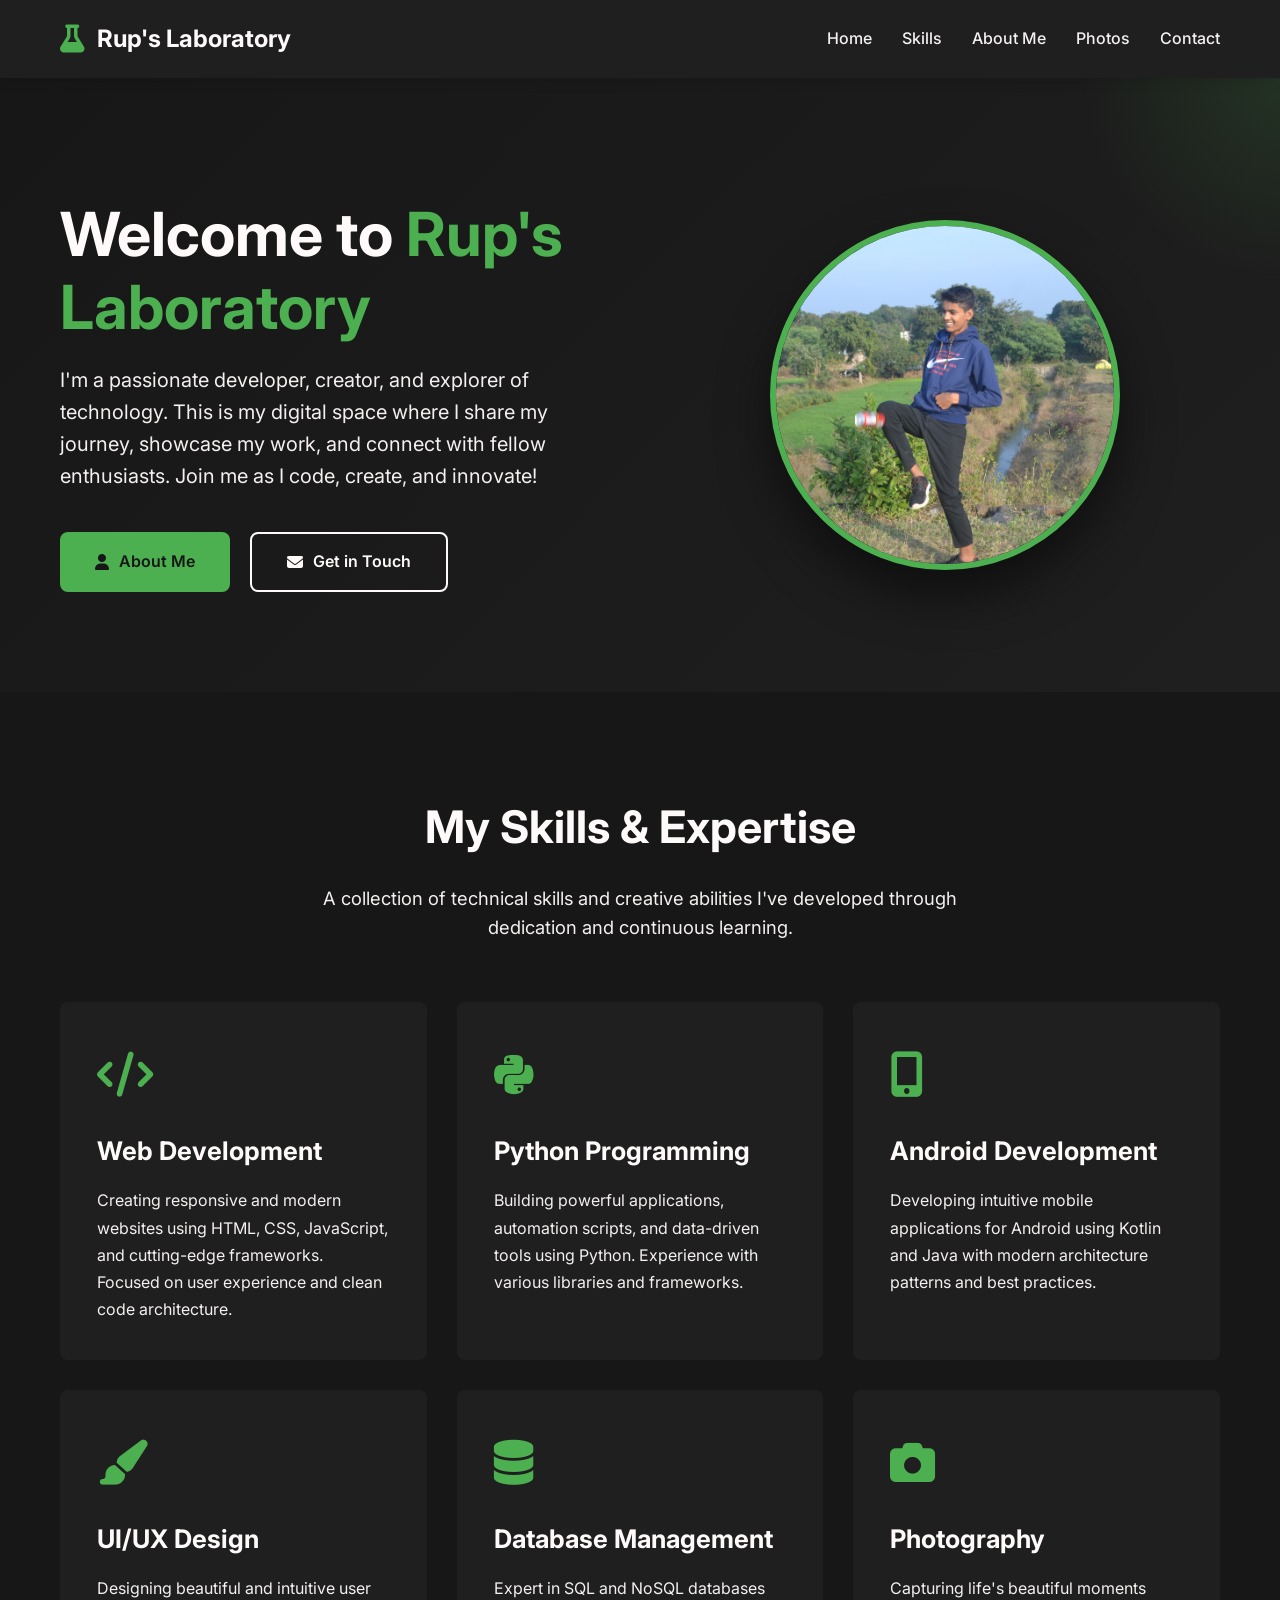
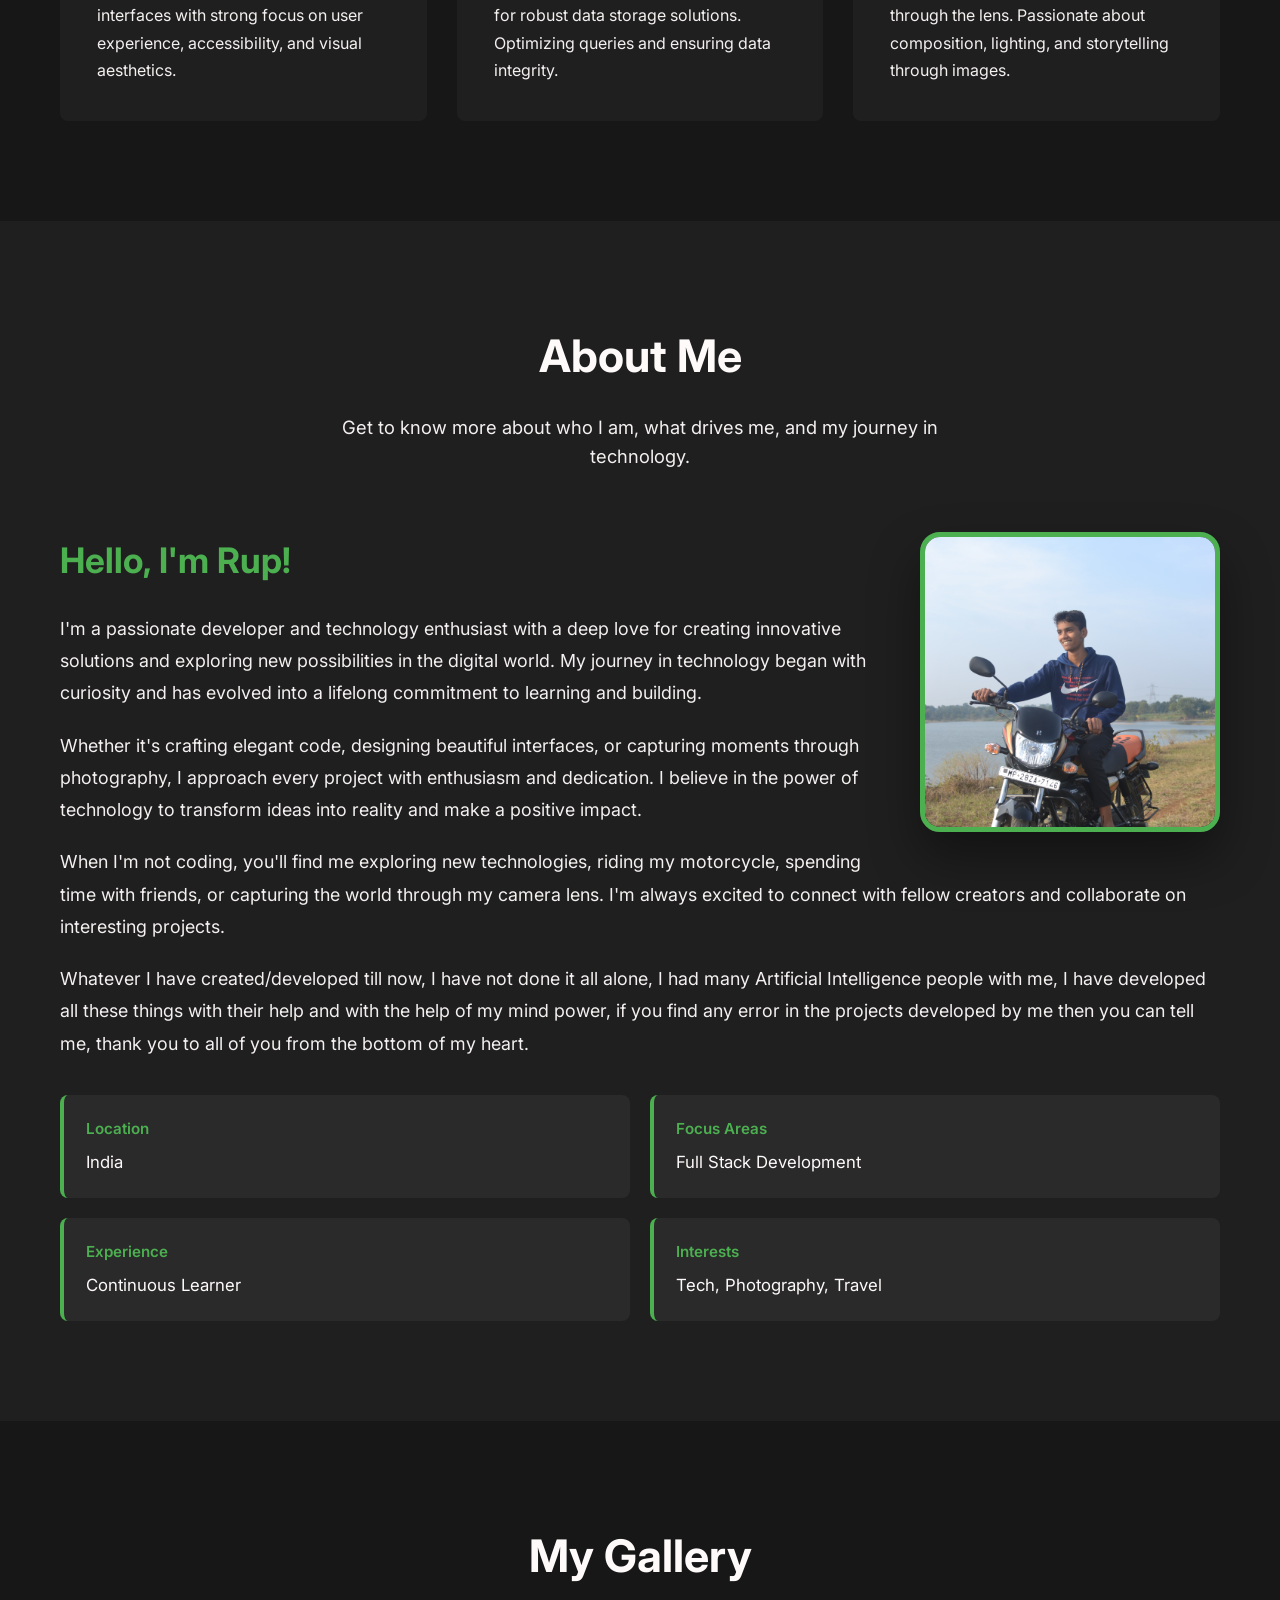
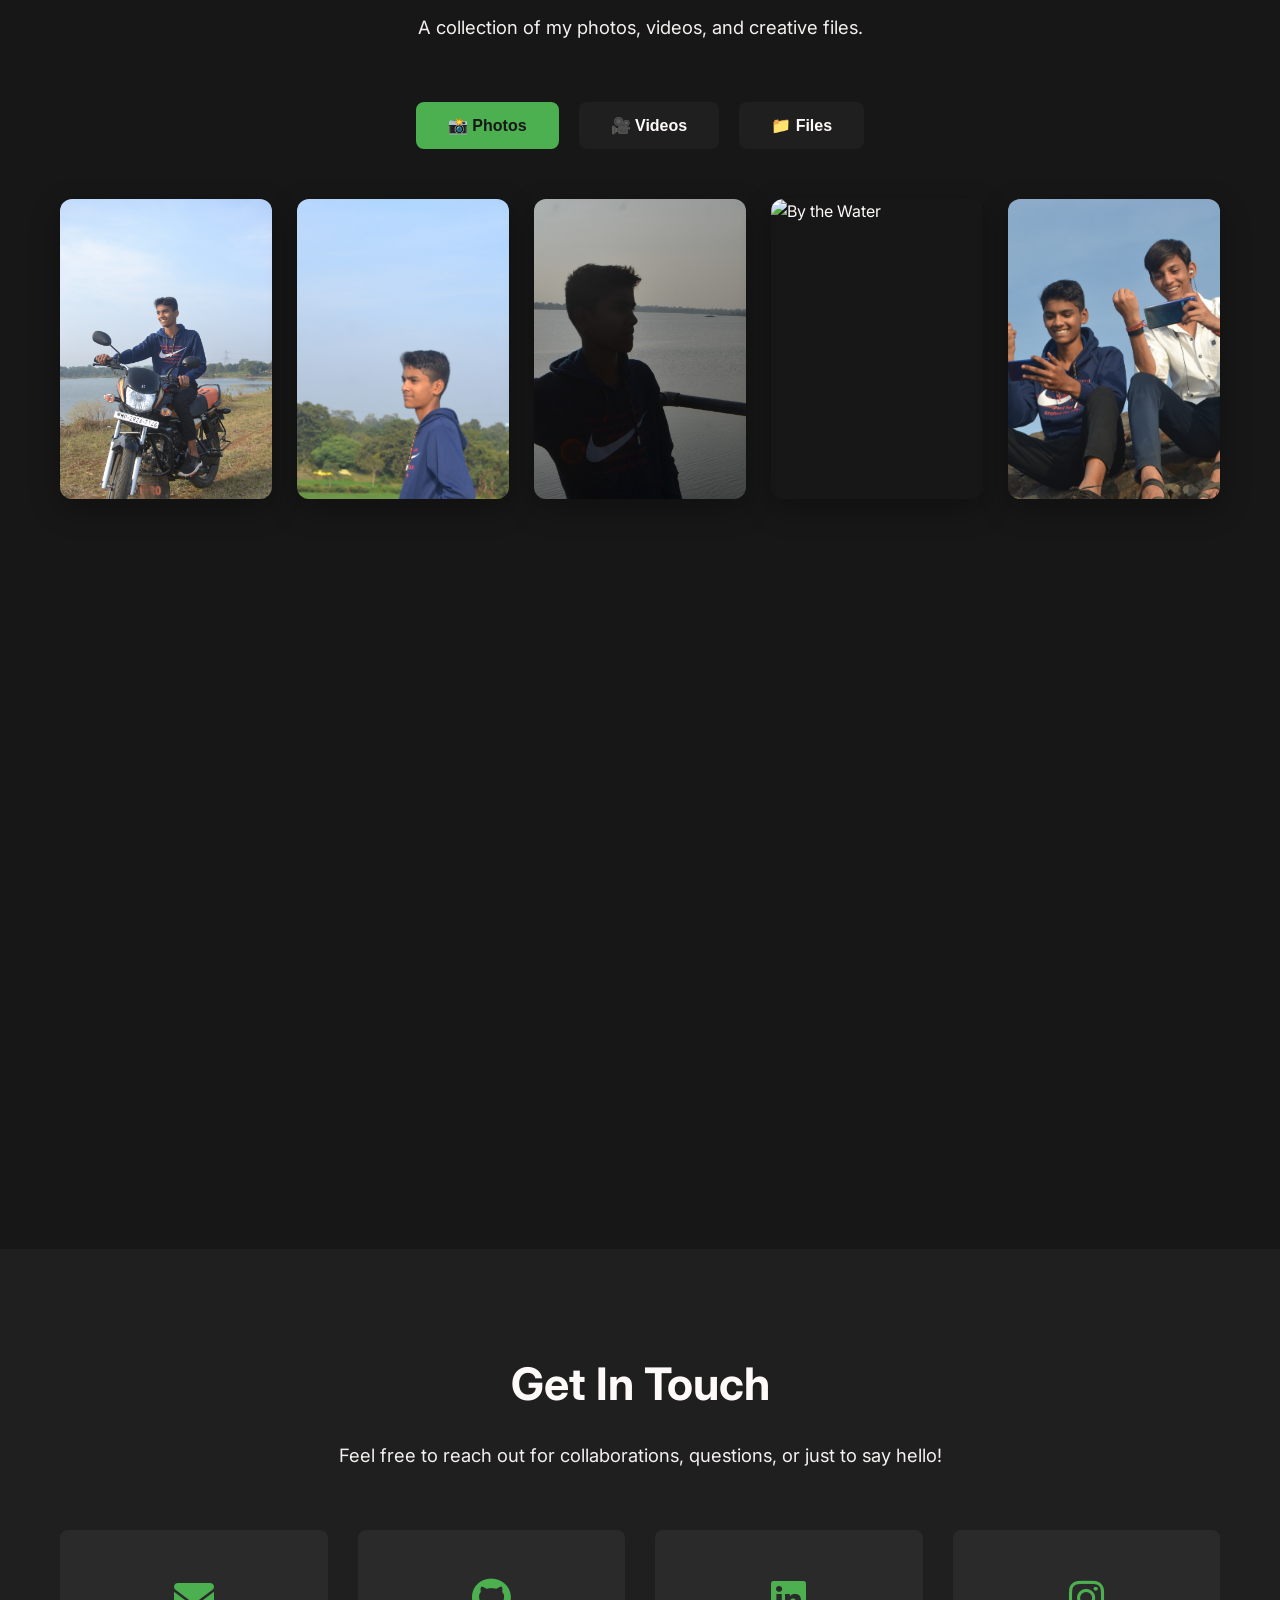
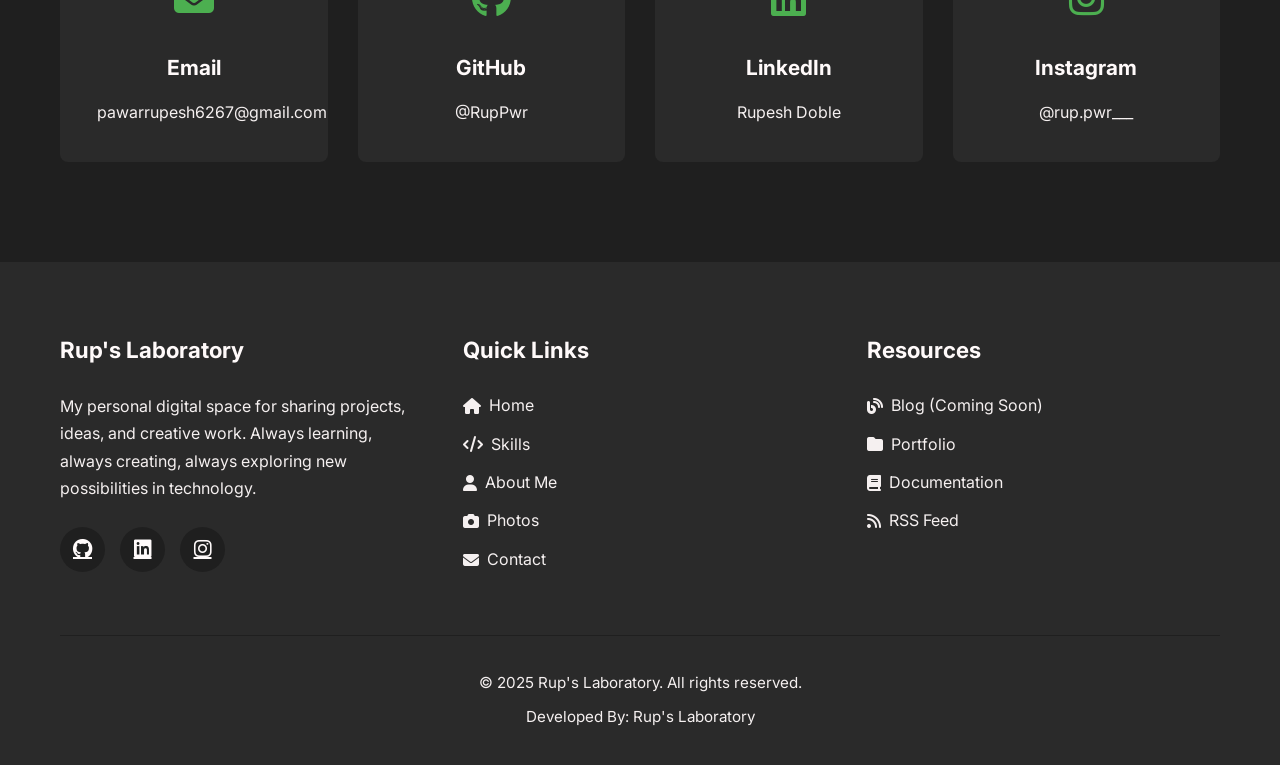
==== index.htm @ 8f31179f "Add files via upload" ====
<!DOCTYPE html>
<html lang="en">
<head>
    <meta charset="UTF-8">
    <meta name="viewport" content="width=device-width, initial-scale=1.0">
    <title>Rup's Laboratory - Developer & Creator</title>
    <link rel="stylesheet" href="https://cdnjs.cloudflare.com/ajax/libs/font-awesome/6.4.0/css/all.min.css">
    <link href="https://fonts.googleapis.com/css2?family=Inter:wght@300;400;500;600;700&family=JetBrains+Mono:wght@300;400;500&display=swap" rel="stylesheet">
    <style>
        :root {
            --primary-black: #171717;
            --secondary-black: #1f1f1f;
            --accent-black: #2a2a2a;
            --primary-white: #FFFAFA;
            --secondary-white: #f5f0f0;
            --accent-color: #4CAF50;
            --accent-hover: #3d8b40;
            --code-color: #e0e0e0;
            --border-radius: 8px;
            --transition: all 0.3s ease;
        }

        * {
            margin: 0;
            padding: 0;
            box-sizing: border-box;
        }

        body {
            font-family: 'Inter', sans-serif;
            background-color: var(--primary-black);
            color: var(--primary-white);
            line-height: 1.6;
            overflow-x: hidden;
        }

        .container {
            width: 100%;
            max-width: 1200px;
            margin: 0 auto;
            padding: 0 20px;
        }

        /* Header & Navigation */
        header {
            background-color: var(--secondary-black);
            padding: 20px 0;
            position: sticky;
            top: 0;
            z-index: 1000;
            box-shadow: 0 4px 12px rgba(0, 0, 0, 0.1);
            transition: var(--transition);
        }

        .header-container {
            display: flex;
            justify-content: space-between;
            align-items: center;
        }

        .logo {
            display: flex;
            align-items: center;
            gap: 12px;
            font-weight: 700;
            font-size: 24px;
            color: var(--primary-white);
            text-decoration: none;
        }

        .logo-icon {
            color: var(--accent-color);
            font-size: 28px;
        }

        .nav-links {
            display: flex;
            gap: 30px;
        }

        .nav-links a {
            color: var(--secondary-white);
            text-decoration: none;
            font-weight: 500;
            transition: var(--transition);
            position: relative;
        }

        .nav-links a:hover {
            color: var(--primary-white);
        }

        .nav-links a::after {
            content: '';
            position: absolute;
            width: 0;
            height: 2px;
            background: var(--accent-color);
            bottom: -5px;
            left: 0;
            transition: var(--transition);
        }

        .nav-links a:hover::after {
            width: 100%;
        }

        .mobile-menu-btn {
            display: none;
            background: none;
            border: none;
            color: var(--primary-white);
            font-size: 24px;
            cursor: pointer;
        }

        /* Hero Section */
        .hero {
            padding: 120px 0 100px;
            background: linear-gradient(135deg, var(--primary-black) 0%, var(--secondary-black) 100%);
            position: relative;
            overflow: hidden;
        }

        .hero::before {
            content: '';
            position: absolute;
            width: 400px;
            height: 400px;
            background: radial-gradient(circle, rgba(76, 175, 80, 0.15) 0%, rgba(76, 175, 80, 0) 70%);
            top: -200px;
            right: -200px;
            border-radius: 50%;
            animation: pulse 4s ease-in-out infinite;
        }

        @keyframes pulse {
            0%, 100% { transform: scale(1); opacity: 0.5; }
            50% { transform: scale(1.1); opacity: 0.8; }
        }

        .hero-content {
            display: flex;
            align-items: center;
            justify-content: space-between;
            gap: 60px;
        }

        .hero-text {
            flex: 1;
            z-index: 1;
        }

        .hero-image {
            flex: 1;
            display: flex;
            justify-content: center;
            z-index: 1;
        }

        .hero h1 {
            font-size: 3.8rem;
            font-weight: 700;
            margin-bottom: 20px;
            line-height: 1.2;
            animation: fadeInUp 0.8s ease-out;
        }

        .hero p {
            font-size: 1.25rem;
            color: var(--secondary-white);
            margin-bottom: 30px;
            max-width: 600px;
            animation: fadeInUp 0.8s ease-out 0.2s backwards;
        }

        @keyframes fadeInUp {
            from {
                opacity: 0;
                transform: translateY(30px);
            }
            to {
                opacity: 1;
                transform: translateY(0);
            }
        }

        .highlight {
            color: var(--accent-color);
            position: relative;
        }

        .cta-buttons {
            display: flex;
            gap: 20px;
            margin-top: 40px;
            animation: fadeInUp 0.8s ease-out 0.4s backwards;
        }

        .btn {
            padding: 15px 35px;
            border-radius: var(--border-radius);
            font-weight: 600;
            text-decoration: none;
            display: inline-flex;
            align-items: center;
            gap: 10px;
            transition: var(--transition);
            cursor: pointer;
            border: none;
            font-size: 1rem;
        }

        .btn-primary {
            background-color: var(--accent-color);
            color: var(--primary-black);
        }

        .btn-primary:hover {
            background-color: var(--accent-hover);
            transform: translateY(-3px);
            box-shadow: 0 10px 25px rgba(76, 175, 80, 0.3);
        }

        .btn-secondary {
            background-color: transparent;
            color: var(--primary-white);
            border: 2px solid var(--primary-white);
        }

        .btn-secondary:hover {
            background-color: var(--primary-white);
            color: var(--primary-black);
            transform: translateY(-3px);
        }

        .profile-hero-img {
            width: 350px;
            height: 350px;
            border-radius: 50%;
            object-fit: cover;
            border: 6px solid var(--accent-color);
            box-shadow: 0 25px 50px rgba(0, 0, 0, 0.5);
            transition: var(--transition);
            animation: fadeIn 1s ease-out 0.6s backwards;
        }

        @keyframes fadeIn {
            from { opacity: 0; }
            to { opacity: 1; }
        }

        .profile-hero-img:hover {
            transform: scale(1.05) rotate(2deg);
            box-shadow: 0 30px 60px rgba(76, 175, 80, 0.3);
        }

        /* Features Section */
        .section {
            padding: 100px 0;
        }

        .section-title {
            font-size: 2.8rem;
            text-align: center;
            margin-bottom: 20px;
            color: var(--primary-white);
        }

        .section-subtitle {
            text-align: center;
            color: var(--secondary-white);
            max-width: 700px;
            margin: 0 auto 60px;
            font-size: 1.15rem;
        }

        .features-grid {
            display: grid;
            grid-template-columns: repeat(auto-fill, minmax(320px, 1fr));
            gap: 30px;
        }

        .feature-card {
            background-color: var(--secondary-black);
            border-radius: var(--border-radius);
            padding: 35px;
            transition: var(--transition);
            border: 2px solid transparent;
        }

        .feature-card:hover {
            transform: translateY(-10px);
            border-color: var(--accent-color);
            box-shadow: 0 20px 40px rgba(0, 0, 0, 0.3);
            background-color: var(--accent-black);
        }

        .feature-icon {
            font-size: 45px;
            color: var(--accent-color);
            margin-bottom: 20px;
        }

        .feature-title {
            font-size: 1.6rem;
            margin-bottom: 15px;
            color: var(--primary-white);
        }

        .feature-description {
            color: var(--secondary-white);
            line-height: 1.7;
        }

        /* About Me Section */
        .about-section {
            background-color: var(--secondary-black);
        }

        .about-content {
            margin-top: 50px;
            display: block;
        }

        .about-text {
            display: block;
        }

        .about-image {
            float: right;
            margin-left: 30px;
            margin-bottom: 30px;
            display: flex;
            justify-content: center;
        }

        .profile-image {
            width: 300px;
            height: 300px;
            border-radius: 20px;
            object-fit: cover;
            border: 5px solid var(--accent-color);
            box-shadow: 0 25px 50px rgba(0, 0, 0, 0.4);
            transition: var(--transition);
        }

        .profile-image:hover {
            transform: scale(1.05);
            box-shadow: 0 30px 60px rgba(76, 175, 80, 0.3);
        }

        .about-text h3 {
            font-size: 2.2rem;
            margin-bottom: 25px;
            color: var(--accent-color);
        }

        .about-text p {
            margin-bottom: 20px;
            font-size: 1.12rem;
            color: var(--secondary-white);
            line-height: 1.8;
        }

        .about-details {
            display: grid;
            grid-template-columns: repeat(2, 1fr);
            gap: 20px;
            margin-top: 35px;
        }

        .detail-item {
            background-color: var(--accent-black);
            padding: 22px;
            border-radius: var(--border-radius);
            border-left: 4px solid var(--accent-color);
            transition: var(--transition);
        }

        .detail-item:hover {
            transform: translateX(5px);
            background-color: var(--primary-black);
        }

        .detail-label {
            color: var(--accent-color);
            font-weight: 600;
            margin-bottom: 8px;
            font-size: 0.95rem;
        }

        .detail-value {
            color: var(--primary-white);
            font-size: 1.05rem;
        }

        /* Photos Section */
        .photos-section {
            background-color: var(--primary-black);
        }

        .photos-grid {
            display: grid;
            grid-template-columns: repeat(5, 1fr);
            gap: 25px;
            margin-top: 50px;
        }

        .photo-card {
            position: relative;
            border-radius: 12px;
            overflow: hidden;
            height: 300px;
            cursor: pointer;
            transition: var(--transition);
            box-shadow: 0 10px 30px rgba(0, 0, 0, 0.3);
        }

        .photo-card:hover {
            transform: translateY(-10px) scale(1.02);
            box-shadow: 0 25px 50px rgba(76, 175, 80, 0.2);
        }

        .photo-image {
            width: 100%;
            height: 100%;
            object-fit: cover;
            transition: var(--transition);
        }

        .photo-card:hover .photo-image {
            transform: scale(1.15);
        }

        .photo-overlay {
            position: absolute;
            bottom: 0;
            left: 0;
            right: 0;
            background: linear-gradient(to top, rgba(0,0,0,0.9), transparent);
            padding: 25px;
            transform: translateY(100%);
            transition: var(--transition);
        }

        .photo-card:hover .photo-overlay {
            transform: translateY(0);
        }

        .photo-name {
            color: var(--primary-white);
            font-weight: 600;
            margin-bottom: 5px;
            font-size: 1.1rem;
        }

        .photo-date {
            color: var(--accent-color);
            font-size: 0.9rem;
        }

        /* Gallery Tabs */
        .gallery-tabs {
            display: flex;
            justify-content: center;
            gap: 20px;
            margin: 40px 0;
            flex-wrap: wrap;
        }

        .tab-btn {
            padding: 12px 30px;
            background-color: var(--secondary-black);
            color: var(--primary-white);
            border: 2px solid transparent;
            border-radius: var(--border-radius);
            cursor: pointer;
            font-weight: 600;
            font-size: 1rem;
            transition: var(--transition);
        }

        .tab-btn:hover {
            border-color: var(--accent-color);
            background-color: var(--accent-black);
        }

        .tab-btn.active {
            background-color: var(--accent-color);
            color: var(--primary-black);
            border-color: var(--accent-color);
        }

        .tab-content {
            display: none;
            animation: fadeIn 0.5s ease-out;
        }

        .tab-content.active {
            display: block;
        }

        .tab-empty-message {
            text-align: center;
            padding: 60px 20px;
            color: var(--secondary-white);
            font-size: 1.2rem;
        }

        /* Contact Section */
        .contact-section {
            background-color: var(--secondary-black);
        }

        .contact-grid {
            display: grid;
            grid-template-columns: repeat(auto-fit, minmax(250px, 1fr));
            gap: 30px;
            margin-top: 50px;
        }

        .contact-card {
            background-color: var(--accent-black);
            padding: 35px;
            border-radius: var(--border-radius);
            text-align: center;
            transition: var(--transition);
            border: 2px solid transparent;
        }

        .contact-card:hover {
            border-color: var(--accent-color);
            transform: translateY(-5px);
            background-color: var(--primary-black);
        }

        .contact-icon {
            font-size: 40px;
            color: var(--accent-color);
            margin-bottom: 20px;
        }

        .contact-title {
            font-size: 1.3rem;
            margin-bottom: 15px;
            color: var(--primary-white);
        }

        .contact-info {
            color: var(--secondary-white);
            text-decoration: none;
        }

        .contact-info:hover {
            color: var(--accent-color);
        }

        /* Footer */
        footer {
            background-color: var(--accent-black);
            padding: 70px 0 35px;
        }

        .footer-content {
            display: flex;
            justify-content: space-between;
            flex-wrap: wrap;
            gap: 50px;
            margin-bottom: 50px;
        }

        .footer-column {
            flex: 1;
            min-width: 250px;
        }

        .footer-title {
            font-size: 1.4rem;
            margin-bottom: 25px;
            color: var(--primary-white);
        }

        .footer-links {
            list-style: none;
        }

        .footer-links li {
            margin-bottom: 12px;
        }

        .footer-links a {
            color: var(--secondary-white);
            text-decoration: none;
            transition: var(--transition);
            display: inline-flex;
            align-items: center;
            gap: 8px;
        }

        .footer-links a:hover {
            color: var(--accent-color);
            transform: translateX(5px);
        }

        .social-links {
            display: flex;
            gap: 15px;
            margin-top: 20px;
        }

        .social-link {
            display: inline-flex;
            align-items: center;
            justify-content: center;
            width: 45px;
            height: 45px;
            border-radius: 50%;
            background-color: var(--secondary-black);
            color: var(--primary-white);
            font-size: 20px;
            transition: var(--transition);
        }

        .social-link:hover {
            background-color: var(--accent-color);
            color: var(--primary-black);
            transform: translateY(-5px);
        }

        .copyright {
            text-align: center;
            padding-top: 35px;
            border-top: 1px solid var(--secondary-black);
            color: var(--secondary-white);
            font-size: 0.95rem;
        }

        /* Photo Modal */
        .photo-modal {
            display: none;
            position: fixed;
            top: 0;
            left: 0;
            width: 100%;
            height: 100%;
            background-color: rgba(0,0,0,0.95);
            z-index: 2000;
            align-items: center;
            justify-content: center;
            flex-direction: column;
            padding: 20px;
        }

        .photo-modal.active {
            display: flex;
        }

        .modal-img {
            max-width: 90%;
            max-height: 80%;
            border-radius: 12px;
            box-shadow: 0 30px 60px rgba(0, 0, 0, 0.8);
        }

        .modal-caption {
            color: white;
            margin-top: 25px;
            font-size: 1.3rem;
            text-align: center;
        }

        .modal-close {
            position: absolute;
            top: 30px;
            right: 40px;
            background: var(--accent-color);
            border: none;
            color: var(--primary-black);
            font-size: 30px;
            width: 50px;
            height: 50px;
            border-radius: 50%;
            cursor: pointer;
            transition: var(--transition);
            display: flex;
            align-items: center;
            justify-content: center;
        }

        .modal-close:hover {
            background-color: var(--primary-white);
            transform: rotate(90deg);
        }

        /* Responsive Design */
        @media (max-width: 992px) {
            .hero-content {
                flex-direction: column;
                text-align: center;
            }
            
            .hero h1 {
                font-size: 3rem;
            }

            .hero-text p {
                max-width: 100%;
            }
            
            .cta-buttons {
                justify-content: center;
            }
            
            .about-content {
                flex-direction: column;
                text-align: center;
            }

            .profile-hero-img {
                width: 300px;
                height: 300px;
            }
        }

        @media (max-width: 768px) {
            .nav-links {
                display: none;
                position: absolute;
                top: 100%;
                left: 0;
                width: 100%;
                background-color: var(--secondary-black);
                flex-direction: column;
                padding: 25px;
                gap: 20px;
                box-shadow: 0 15px 30px rgba(0, 0, 0, 0.3);
            }
            
            .nav-links.active {
                display: flex;
            }
            
            .mobile-menu-btn {
                display: block;
            }
            
            .hero {
                padding: 80px 0;
            }

            .hero h1 {
                font-size: 2.5rem;
            }

            .hero p {
                font-size: 1.1rem;
            }
            
            .section-title {
                font-size: 2.2rem;
            }
            
            .about-details {
                grid-template-columns: 1fr;
            }

            .profile-hero-img,
            .profile-image {
                width: 280px;
                height: 280px;
            }

            .footer-content {
                gap: 40px;
            }
        }

        @media (max-width: 480px) {
            .hero h1 {
                font-size: 2rem;
            }

            .hero p {
                font-size: 1rem;
            }
            
            .cta-buttons {
                flex-direction: column;
                width: 100%;
            }
            
            .btn {
                width: 100%;
                justify-content: center;
            }

            .section {
                padding: 60px 0;
            }

            .section-title {
                font-size: 1.8rem;
            }

            .photos-grid {
                grid-template-columns: 1fr;
            }
        }
    </style>
</head>
<body>
    <!-- Header & Navigation -->
    <header>
        <div class="container header-container">
            <a href="#" class="logo">
                <i class="fas fa-flask logo-icon"></i>
                Rup's Laboratory
            </a>
            
            <nav>
                <button class="mobile-menu-btn" id="mobileMenuBtn">
                    <i class="fas fa-bars"></i>
                </button>
                
                <div class="nav-links" id="navLinks">
                    <a href="#home">Home</a>
                    <a href="#skills">Skills</a>
                    <a href="#about">About Me</a>
                    <a href="#photos">Photos</a>
                    <a href="#contact">Contact</a>
                </div>
            </nav>
        </div>
    </header>

    <!-- Hero Section -->
    <section class="hero" id="home">
        <div class="container hero-content">
            <div class="hero-text">
                <h1>Welcome to <span class="highlight">Rup's Laboratory</span></h1>
                <p>I'm a passionate developer, creator, and explorer of technology. This is my digital space where I share my journey, showcase my work, and connect with fellow enthusiasts. Join me as I code, create, and innovate!</p>
                
                <div class="cta-buttons">
                    <a href="#about" class="btn btn-primary">
                        <i class="fas fa-user"></i> About Me
                    </a>
                    <a href="#contact" class="btn btn-secondary">
                        <i class="fas fa-envelope"></i> Get in Touch
                    </a>
                </div>
            </div>
            
            <div class="hero-image">
                <img src="images/DSC_0393.JPG" alt="Rup Profile" class="profile-hero-img">
            </div>
        </div>
    </section>

    <!-- Skills Section -->
    <section class="section" id="skills">
        <div class="container">
            <h2 class="section-title">My Skills & Expertise</h2>
            <p class="section-subtitle">A collection of technical skills and creative abilities I've developed through dedication and continuous learning.</p>
            
            <div class="features-grid">
                <div class="feature-card">
                    <div class="feature-icon">
                        <i class="fas fa-code"></i>
                    </div>
                    <h3 class="feature-title">Web Development</h3>
                    <p class="feature-description">Creating responsive and modern websites using HTML, CSS, JavaScript, and cutting-edge frameworks. Focused on user experience and clean code architecture.</p>
                </div>
                
                <div class="feature-card">
                    <div class="feature-icon">
                        <i class="fab fa-python"></i>
                    </div>
                    <h3 class="feature-title">Python Programming</h3>
                    <p class="feature-description">Building powerful applications, automation scripts, and data-driven tools using Python. Experience with various libraries and frameworks.</p>
                </div>
                
                <div class="feature-card">
                    <div class="feature-icon">
                        <i class="fas fa-mobile-alt"></i>
                    </div>
                    <h3 class="feature-title">Android Development</h3>
                    <p class="feature-description">Developing intuitive mobile applications for Android using Kotlin and Java with modern architecture patterns and best practices.</p>
                </div>
                
                <div class="feature-card">
                    <div class="feature-icon">
                        <i class="fas fa-paint-brush"></i>
                    </div>
                    <h3 class="feature-title">UI/UX Design</h3>
                    <p class="feature-description">Designing beautiful and intuitive user interfaces with strong focus on user experience, accessibility, and visual aesthetics.</p>
                </div>
                
                <div class="feature-card">
                    <div class="feature-icon">
                        <i class="fas fa-database"></i>
                    </div>
                    <h3 class="feature-title">Database Management</h3>
                    <p class="feature-description">Expert in SQL and NoSQL databases for robust data storage solutions. Optimizing queries and ensuring data integrity.</p>
                </div>
                
                <div class="feature-card">
                    <div class="feature-icon">
                        <i class="fas fa-camera"></i>
                    </div>
                    <h3 class="feature-title">Photography</h3>
                    <p class="feature-description">Capturing life's beautiful moments through the lens. Passionate about composition, lighting, and storytelling through images.</p>
                </div>
            </div>
        </div>
    </section>

    <!-- About Me Section -->
    <section class="section about-section" id="about">
        <div class="container">
            <h2 class="section-title">About Me</h2>
            <p class="section-subtitle">Get to know more about who I am, what drives me, and my journey in technology.</p>
            
            <div class="about-content">
                <div class="about-image">
                    <img src="images/profile.JPG" alt="Profile Picture" class="profile-image">
                </div>
                
                <div class="about-text">
                    <h3>Hello, I'm Rup!</h3>
                    <p>
                        I'm a passionate developer and technology enthusiast with a deep love for creating innovative solutions 
                        and exploring new possibilities in the digital world. My journey in technology began with curiosity 
                        and has evolved into a lifelong commitment to learning and building.
                    </p>
                    <p>
                        Whether it's crafting elegant code, designing beautiful interfaces, or capturing moments through 
                        photography, I approach every project with enthusiasm and dedication. I believe in the power of 
                        technology to transform ideas into reality and make a positive impact.
                    </p>
                    <p>
                        When I'm not coding, you'll find me exploring new technologies, riding my motorcycle, spending time 
                        with friends, or capturing the world through my camera lens. I'm always excited to connect with 
                        fellow creators and collaborate on interesting projects.
                    </p>
                    <p>
                        Whatever I have created/developed till now, I have not done it all alone, I had many Artificial Intelligence people with me, I have developed all these things with their help and with the help of my mind power, if you find any error in the projects developed by me then you can tell me, thank you to all of you from the bottom of my heart.
                    </p>
                    
                    <div class="about-details">
                        <div class="detail-item">
                            <div class="detail-label">Location</div>
                            <div class="detail-value">India</div>
                        </div>
                        <div class="detail-item">
                            <div class="detail-label">Focus Areas</div>
                            <div class="detail-value">Full Stack Development</div>
                        </div>
                        <div class="detail-item">
                            <div class="detail-label">Experience</div>
                            <div class="detail-value">Continuous Learner</div>
                        </div>
                        <div class="detail-item">
                            <div class="detail-label">Interests</div>
                            <div class="detail-value">Tech, Photography, Travel</div>
                        </div>
                    </div>
                </div>
            </div>
        </div>
    </section>

    <!-- Media Gallery Section -->
    <section class="section photos-section" id="photos">
        <div class="container">
            <h2 class="section-title">My Gallery</h2>
            <p class="section-subtitle">A collection of my photos, videos, and creative files.</p>
            
            <!-- Tab Navigation -->
            <div class="gallery-tabs">
                <button class="tab-btn active" onclick="switchTab('photos-tab', this)">📸 Photos</button>
                <button class="tab-btn" onclick="switchTab('videos-tab', this)">🎥 Videos</button>
                <button class="tab-btn" onclick="switchTab('files-tab', this)">📁 Files</button>
            </div>
            
            <!-- Photos Tab -->
            <div id="photos-tab" class="tab-content active">
            <div class="photos-grid">
                <div class="photo-card" onclick="openPhotoModal('images/profile.JPG', 'Profile Portrait')">
                    <img src="images/profile.JPG" alt="Profile Portrait" class="photo-image">
                    <div class="photo-overlay">
                        <div class="photo-name">Profile Portrait</div>
                        <div class="photo-date">Outdoor Moment</div>
                    </div>
                </div>
                
                <div class="photo-card" onclick="openPhotoModal('images/DSC_0250.JPG', 'Friends on Rocks')">
                    <img src="images/DSC_0250.JPG" alt="Friends on Rocks" class="photo-image">
                    <div class="photo-overlay">
                        <div class="photo-name">Friends on Rocks</div>
                        <div class="photo-date">Adventure Moment</div>
                    </div>
                </div>
                
                <div class="photo-card" onclick="openPhotoModal('images/DSC_0307.JPG', 'Riverside View')">
                    <img src="images/DSC_0307.JPG" alt="Riverside View" class="photo-image">
                    <div class="photo-overlay">
                        <div class="photo-name">Riverside View</div>
                        <div class="photo-date">Peaceful Moment</div>
                    </div>
                </div>
                
                <div class="photo-card" onclick="openPhotoModal('images/DSC_0344.JPG', 'By the Water')">
                    <img src="images/DSC_0344.JPG" alt="By the Water" class="photo-image">
                    <div class="photo-overlay">
                        <div class="photo-name">By the Water</div>
                        <div class="photo-date">Friendship Moments</div>
                    </div>
                </div>
                
                <div class="photo-card" onclick="openPhotoModal('images/DSC_0355.JPG', 'Rooftop Vibes')">
                    <img src="images/DSC_0355.JPG" alt="Rooftop Vibes" class="photo-image">
                    <div class="photo-overlay">
                        <div class="photo-name">Rooftop Vibes</div>
                        <div class="photo-date">Golden Hour</div>
                    </div>
                </div>
                
                <div class="photo-card" onclick="openPhotoModal('images/DSC_0393.JPG', 'Nature Walk')">
                    <img src="images/DSC_0393.JPG" alt="Nature Walk" class="photo-image">
                    <div class="photo-overlay">
                        <div class="photo-name">Nature Walk</div>
                        <div class="photo-date">Good Times</div>
                    </div>
                </div>
                
                <div class="photo-card" onclick="openPhotoModal('images/IMG-20230722-WA0003.jpg', 'Summer Fun')">
                    <img src="images/IMG-20230722-WA0003.jpg" alt="Summer Fun" class="photo-image">
                    <div class="photo-overlay">
                        <div class="photo-name">Summer Fun</div>
                        <div class="photo-date">Special Occasion</div>
                    </div>
                </div>
                
                <div class="photo-card" onclick="openPhotoModal('images/IMG-20230820-WA0003.jpg', 'Friends Forever')">
                    <img src="images/IMG-20230820-WA0003.jpg" alt="Friends Forever" class="photo-image">
                    <div class="photo-overlay">
                        <div class="photo-name">Friends Forever</div>
                        <div class="photo-date">Outdoor Vibes</div>
                    </div>
                </div>
                
                <div class="photo-card" onclick="openPhotoModal('images/IMG-20241201-WA0186.jpg', 'Mood Shot')">
                    <img src="images/IMG-20241201-WA0186.jpg" alt="Mood Shot" class="photo-image">
                    <div class="photo-overlay">
                        <div class="photo-name">Mood Shot</div>
                        <div class="photo-date">Black & White</div>
                    </div>
                </div>
                
                <div class="photo-card" onclick="openPhotoModal('images/IMG-20241201-WA0188.jpg', 'Cool Vibes')">
                    <img src="images/IMG-20241201-WA0188.jpg" alt="Cool Vibes" class="photo-image">
                    <div class="photo-overlay">
                        <div class="photo-name">Cool Vibes</div>
                        <div class="photo-date">Style Statement</div>
                    </div>
                </div>
                
                <div class="photo-card" onclick="openPhotoModal('images/campfire1.jpg', 'Campfire Night 1')">
                    <img src="images/campfire1.jpg" alt="Campfire Night 1" class="photo-image">
                    <div class="photo-overlay">
                        <div class="photo-name">Campfire Night 1</div>
                        <div class="photo-date">Bonfire Vibes</div>
                    </div>
                </div>
                
                <div class="photo-card" onclick="openPhotoModal('images/campfire2.jpg', 'Campfire Night 2')">
                    <img src="images/campfire2.jpg" alt="Campfire Night 2" class="photo-image">
                    <div class="photo-overlay">
                        <div class="photo-name">Campfire Night 2</div>
                        <div class="photo-date">Around the Fire</div>
                    </div>
                </div>
                
                <div class="photo-card" onclick="openPhotoModal('images/night_fun.jpg', 'Night Fun')">
                    <img src="images/night_fun.jpg" alt="Night Fun" class="photo-image">
                    <div class="photo-overlay">
                        <div class="photo-name">Night Fun</div>
                        <div class="photo-date">Group Moment</div>
                    </div>
                </div>
                
                <div class="photo-card" onclick="openPhotoModal('images/brothers_flowers.jpg', 'Brothers - Flowers')">
                    <img src="images/brothers_flowers.jpg" alt="Brothers - Flowers" class="photo-image">
                    <div class="photo-overlay">
                        <div class="photo-name">Brothers - Flowers</div>
                        <div class="photo-date">Bond & Moments</div>
                    </div>
                </div>
                
                <div class="photo-card" onclick="openPhotoModal('images/brothers_river.jpg', 'Brothers - River')">
                    <img src="images/brothers_river.jpg" alt="Brothers - River" class="photo-image">
                    <div class="photo-overlay">
                        <div class="photo-name">Brothers - River</div>
                        <div class="photo-date">Nature & Friends</div>
                    </div>
                </div>
                </div>
            </div>
            </div>
            
            <!-- Videos Tab -->
            <div id="videos-tab" class="tab-content">
                <div class="tab-empty-message">
                    <p>Videos coming soon...</p>
                </div>
            </div>
            
            <!-- Files Tab -->
            <div id="files-tab" class="tab-content">
                <div class="tab-empty-message">
                    <p>Files coming soon...</p>
                </div>
            </div>
        </div>
    </section>

    <!-- Contact Section -->
    <section class="section contact-section" id="contact">
        <div class="container">
            <h2 class="section-title">Get In Touch</h2>
            <p class="section-subtitle">Feel free to reach out for collaborations, questions, or just to say hello!</p>
            
            <div class="contact-grid">
                <div class="contact-card">
                    <div class="contact-icon">
                        <i class="fas fa-envelope"></i>
                    </div>
                    <h3 class="contact-title">Email</h3>
                    <a href="mailto:pawarrupesh6267@gmail.com" class="contact-info">pawarrupesh6267@gmail.com</a>
                </div>
                
                <div class="contact-card">
                    <div class="contact-icon">
                        <i class="fab fa-github"></i>
                    </div>
                    <h3 class="contact-title">GitHub</h3>
                    <a href="https://github.com/RupPwr" target="_blank" class="contact-info">@RupPwr</a>
                </div>
                
                <div class="contact-card">
                    <div class="contact-icon">
                        <i class="fab fa-linkedin"></i>
                    </div>
                    <h3 class="contact-title">LinkedIn</h3>
                    <a href="https://www.linkedin.com/in/rupesh-doble-940322383/" target="_blank" class="contact-info">Rupesh Doble</a>
                </div>
                
                <div class="contact-card">
                    <div class="contact-icon">
                        <i class="fab fa-instagram"></i>
                    </div>
                    <h3 class="contact-title">Instagram</h3>
                    <a href="https://www.instagram.com/rup.pwr___" target="_blank" class="contact-info">@rup.pwr___</a>
                </div>
            </div>
        </div>
    </section>

    <!-- Footer -->
    <footer>
        <div class="container">
            <div class="footer-content">
                <div class="footer-column">
                    <h3 class="footer-title">Rup's Laboratory</h3>
                    <p style="color: var(--secondary-white); margin-bottom: 25px; line-height: 1.7;">
                        My personal digital space for sharing projects, ideas, and creative work. 
                        Always learning, always creating, always exploring new possibilities in technology.
                    </p>
                    <div class="social-links">
                        <a href="https://github.com/RupPwr" class="social-link" target="_blank" aria-label="GitHub">
                            <i class="fab fa-github"></i>
                        </a>
                        <a href="https://www.linkedin.com/in/rupesh-doble-940322383/" class="social-link" target="_blank" aria-label="LinkedIn">
                            <i class="fab fa-linkedin"></i>
                        </a>
                        <a href="https://www.instagram.com/rup.pwr___" class="social-link" target="_blank" aria-label="Instagram">
                            <i class="fab fa-instagram"></i>
                        </a>
                    </div>
                </div>
                
                <div class="footer-column">
                    <h3 class="footer-title">Quick Links</h3>
                    <ul class="footer-links">
                        <li><a href="#home"><i class="fas fa-home"></i> Home</a></li>
                        <li><a href="#skills"><i class="fas fa-code"></i> Skills</a></li>
                        <li><a href="#about"><i class="fas fa-user"></i> About Me</a></li>
                        <li><a href="#photos"><i class="fas fa-camera"></i> Photos</a></li>
                        <li><a href="#contact"><i class="fas fa-envelope"></i> Contact</a></li>
                    </ul>
                </div>
                
                <div class="footer-column">
                    <h3 class="footer-title">Resources</h3>
                    <ul class="footer-links">
                        <li><a href="#"><i class="fas fa-blog"></i> Blog (Coming Soon)</a></li>
                        <li><a href="#"><i class="fas fa-folder"></i> Portfolio</a></li>
                        <li><a href="#"><i class="fas fa-book"></i> Documentation</a></li>
                        <li><a href="#"><i class="fas fa-rss"></i> RSS Feed</a></li>
                    </ul>
                </div>
            </div>
            
            <div class="copyright">
                <p>&copy; 2025 Rup's Laboratory. All rights reserved.</p>
                <p style="margin-top: 10px;">Developed By: Rup's Laboratory</p>
            </div>
        </div>
    </footer>

    <!-- Photo Modal -->
    <div class="photo-modal" id="photoModal" onclick="closePhotoModal(event)">
        <button class="modal-close" onclick="closePhotoModal(event)">
            <i class="fas fa-times"></i>
        </button>
        <img src="" alt="Modal Photo" class="modal-img" id="modalImg">
        <div class="modal-caption" id="modalCaption"></div>
    </div>

    <script data-cfasync="false" src="/cdn-cgi/scripts/5c5dd728/cloudflare-static/email-decode.min.js"></script><script>
        // Mobile menu toggle
        const mobileMenuBtn = document.getElementById('mobileMenuBtn');
        const navLinks = document.getElementById('navLinks');
        
        mobileMenuBtn.addEventListener('click', (e) => {
            e.stopPropagation();
            navLinks.classList.toggle('active');
        });
        
        // Close mobile menu when clicking a link
        document.querySelectorAll('.nav-links a').forEach(link => {
            link.addEventListener('click', () => {
                navLinks.classList.remove('active');
            });
        });

        // Close mobile menu when clicking outside
        document.addEventListener('click', (e) => {
            if (!navLinks.contains(e.target) && !mobileMenuBtn.contains(e.target)) {
                navLinks.classList.remove('active');
            }
        });
        
        // Smooth scrolling for anchor links
        document.querySelectorAll('a[href^="#"]').forEach(anchor => {
            anchor.addEventListener('click', function(e) {
                e.preventDefault();
                
                const targetId = this.getAttribute('href');
                if(targetId === '#') return;
                
                const targetElement = document.querySelector(targetId);
                if(targetElement) {
                    const headerOffset = 80;
                    const elementPosition = targetElement.offsetTop;
                    const offsetPosition = elementPosition - headerOffset;
                    
                    window.scrollTo({
                        top: offsetPosition,
                        behavior: 'smooth'
                    });
                }
            });
        });
        
        // Add scroll effect to header
        let lastScroll = 0;
        window.addEventListener('scroll', () => {
            const header = document.querySelector('header');
            const currentScroll = window.pageYOffset;
            
            if(currentScroll > 100) {
                header.style.backgroundColor = 'rgba(23, 23, 23, 0.98)';
                header.style.backdropFilter = 'blur(10px)';
                header.style.boxShadow = '0 4px 20px rgba(0, 0, 0, 0.3)';
            } else {
                header.style.backgroundColor = 'var(--secondary-black)';
                header.style.backdropFilter = 'none';
                header.style.boxShadow = '0 4px 12px rgba(0, 0, 0, 0.1)';
            }
            
            lastScroll = currentScroll;
        });
        
        // Gallery tab switching function
        function switchTab(tabName, button) {
            // Hide all tabs
            const tabs = document.querySelectorAll('.tab-content');
            tabs.forEach(tab => tab.classList.remove('active'));
            
            // Remove active class from all buttons
            const buttons = document.querySelectorAll('.tab-btn');
            buttons.forEach(btn => btn.classList.remove('active'));
            
            // Show selected tab and mark button as active
            document.getElementById(tabName).classList.add('active');
            button.classList.add('active');
        }
        
        // Photo modal functions
        function openPhotoModal(imgSrc, caption) {
            const modal = document.getElementById('photoModal');
            const modalImg = document.getElementById('modalImg');
            const modalCaption = document.getElementById('modalCaption');
            
            modal.classList.add('active');
            modalImg.src = imgSrc;
            modalCaption.textContent = caption;
            document.body.style.overflow = 'hidden';
        }
        
        function closePhotoModal(event) {
            const modal = document.getElementById('photoModal');
            const modalImg = document.getElementById('modalImg');
            
            // Only close if clicking outside the image or on close button
            if (event.target === modal || event.target.closest('.modal-close')) {
                modal.classList.remove('active');
                document.body.style.overflow = '';
            }
        }
        
        // Close modal with Escape key
        document.addEventListener('keydown', (e) => {
            if (e.key === 'Escape') {
                const modal = document.getElementById('photoModal');
                if (modal.classList.contains('active')) {
                    modal.classList.remove('active');
                    document.body.style.overflow = '';
                }
            }
        });
        
        // Add entrance animations on scroll
        const observerOptions = {
            threshold: 0.1,
            rootMargin: '0px 0px -50px 0px'
        };
        
        const observer = new IntersectionObserver((entries) => {
            entries.forEach(entry => {
                if (entry.isIntersecting) {
                    entry.target.style.opacity = '1';
                    entry.target.style.transform = 'translateY(0)';
                }
            });
        }, observerOptions);
        
        // Observe elements for animation
        document.querySelectorAll('.feature-card, .photo-card, .contact-card').forEach(el => {
            el.style.opacity = '0';
            el.style.transform = 'translateY(30px)';
            el.style.transition = 'opacity 0.6s ease, transform 0.6s ease';
            observer.observe(el);
        });
    </script>
</body>
</html>
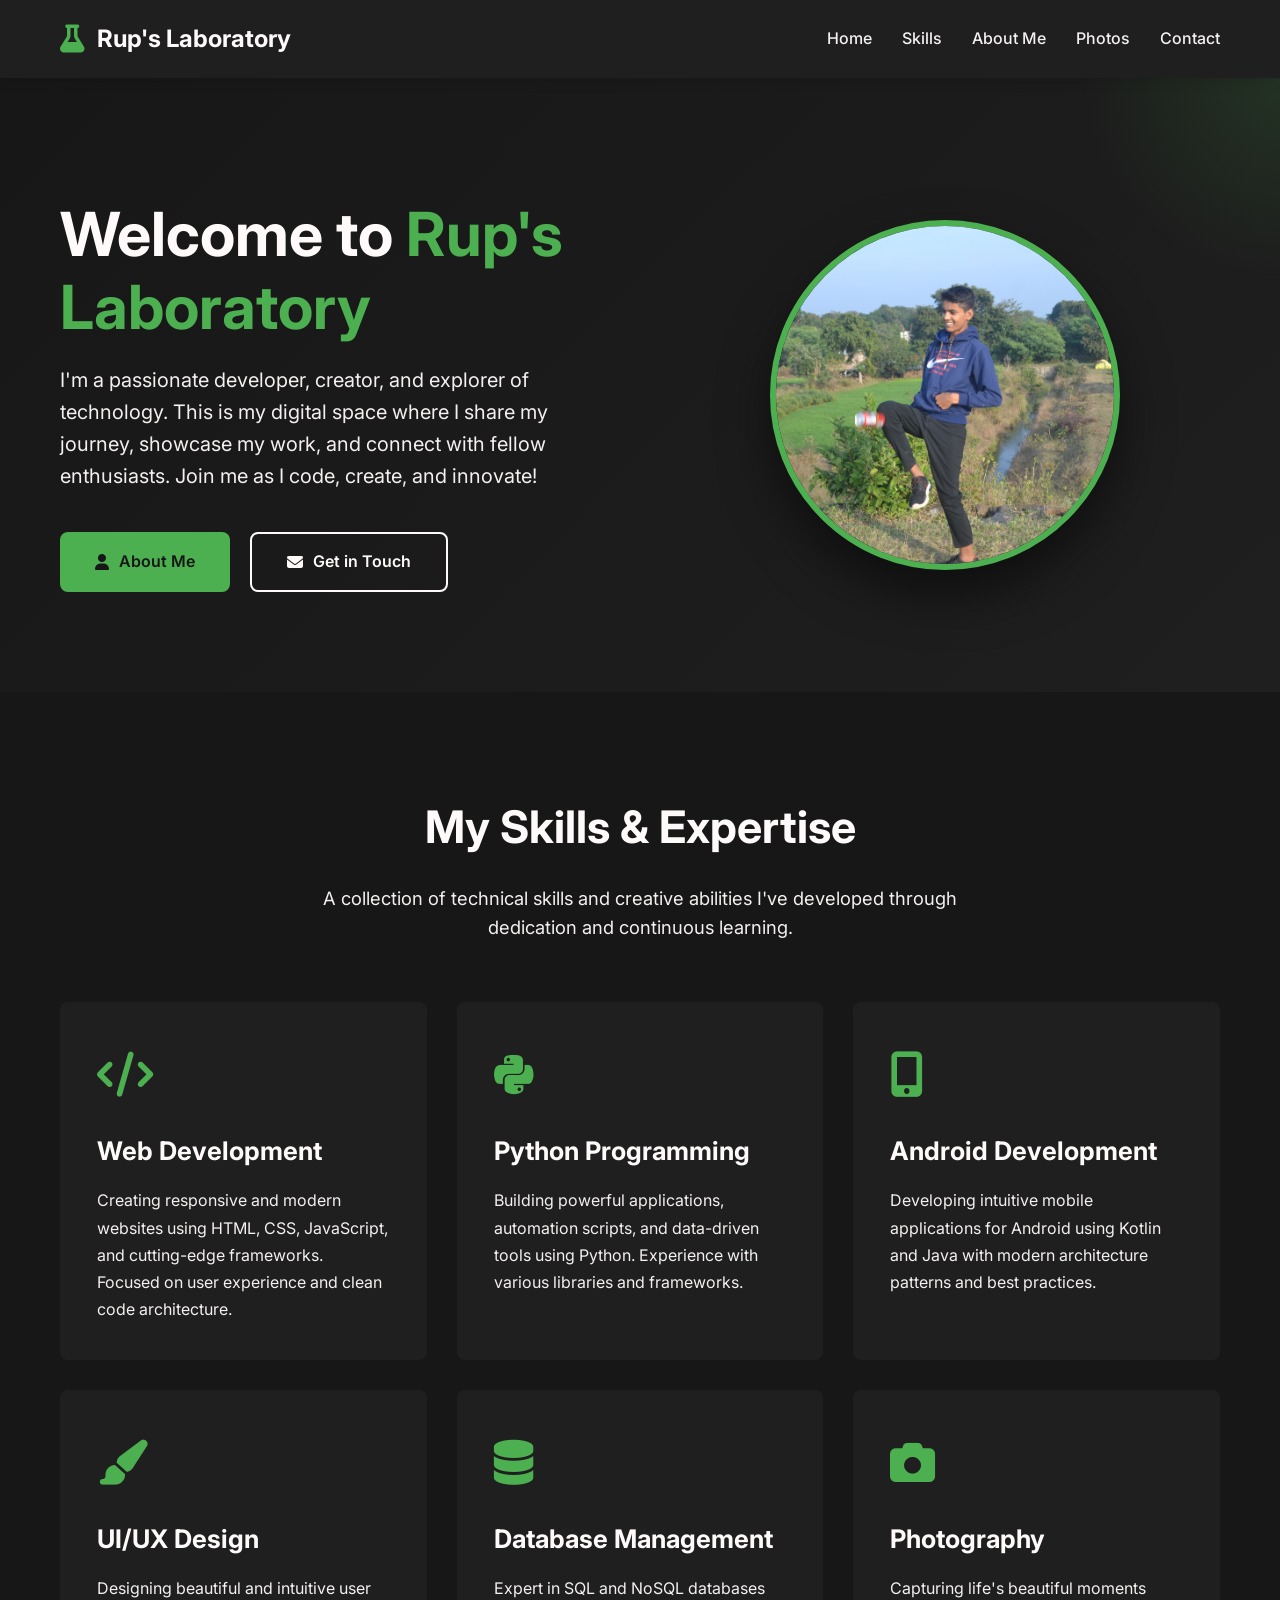
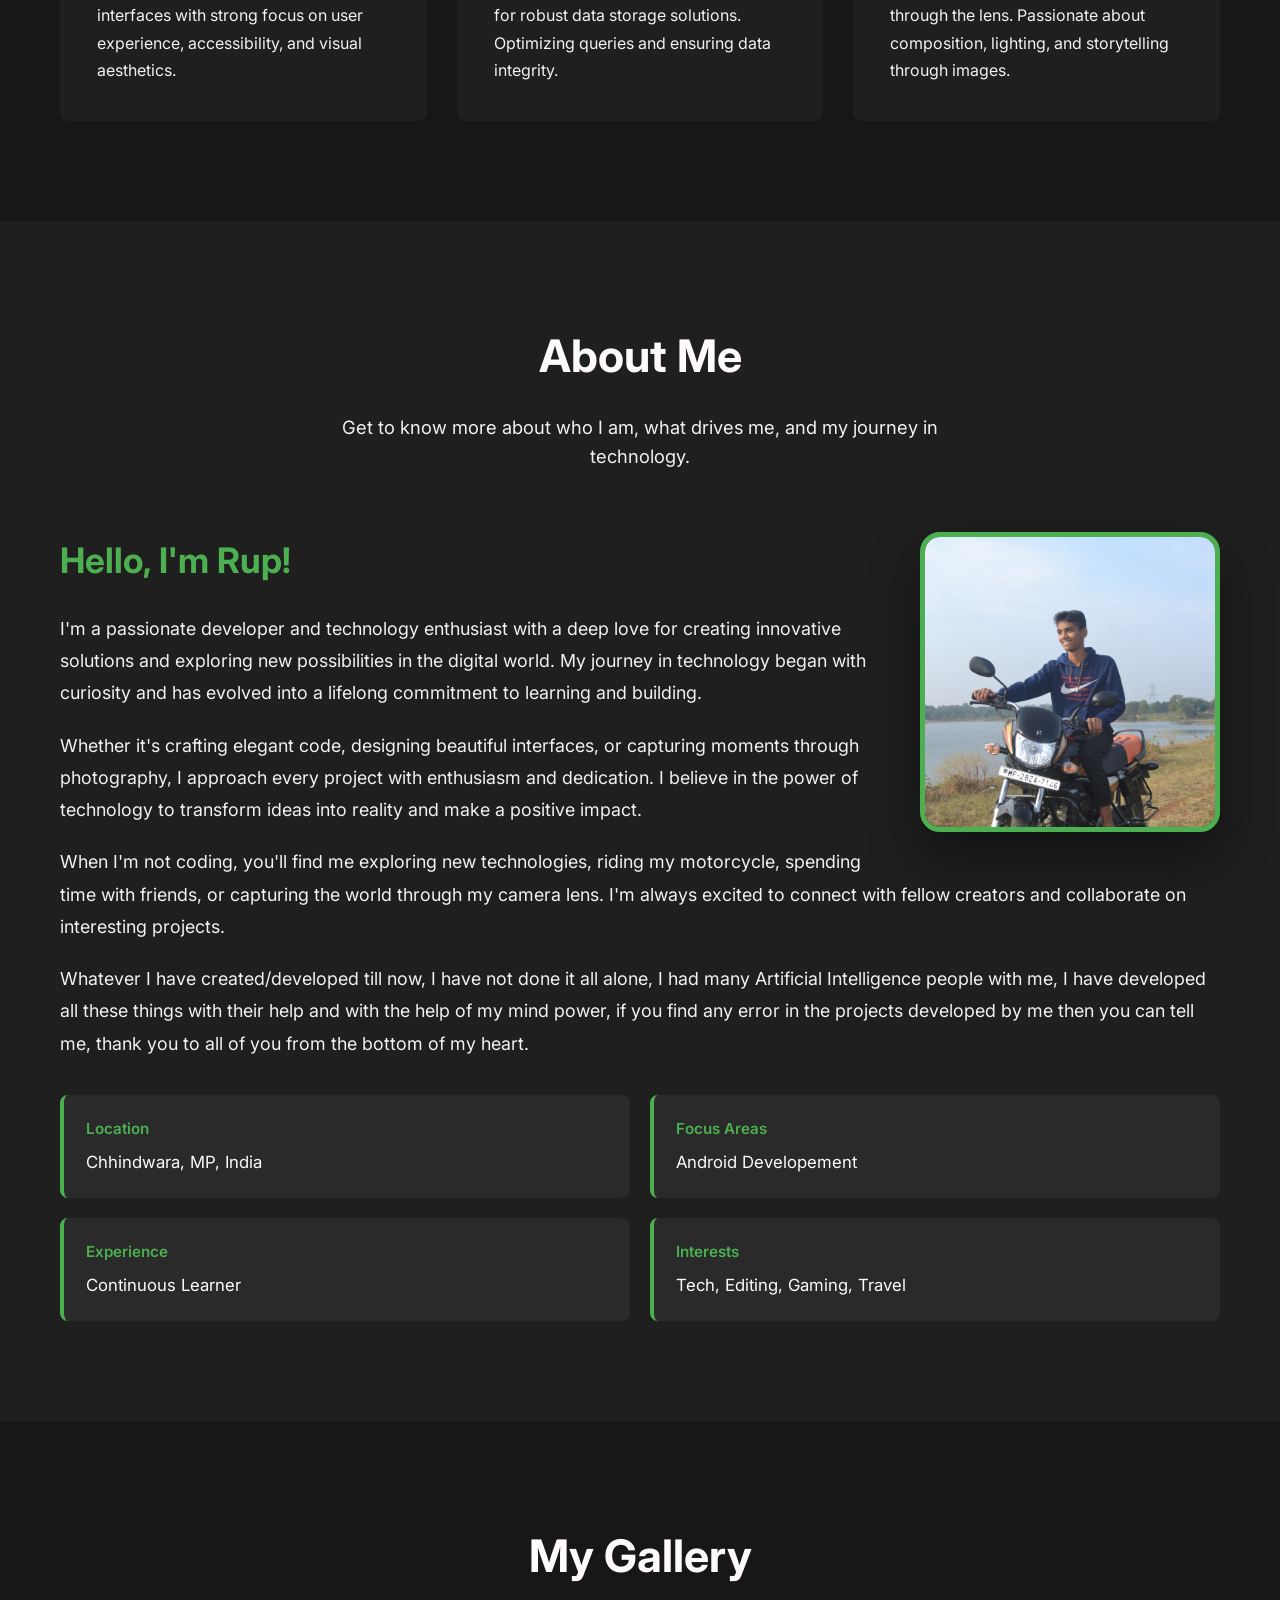
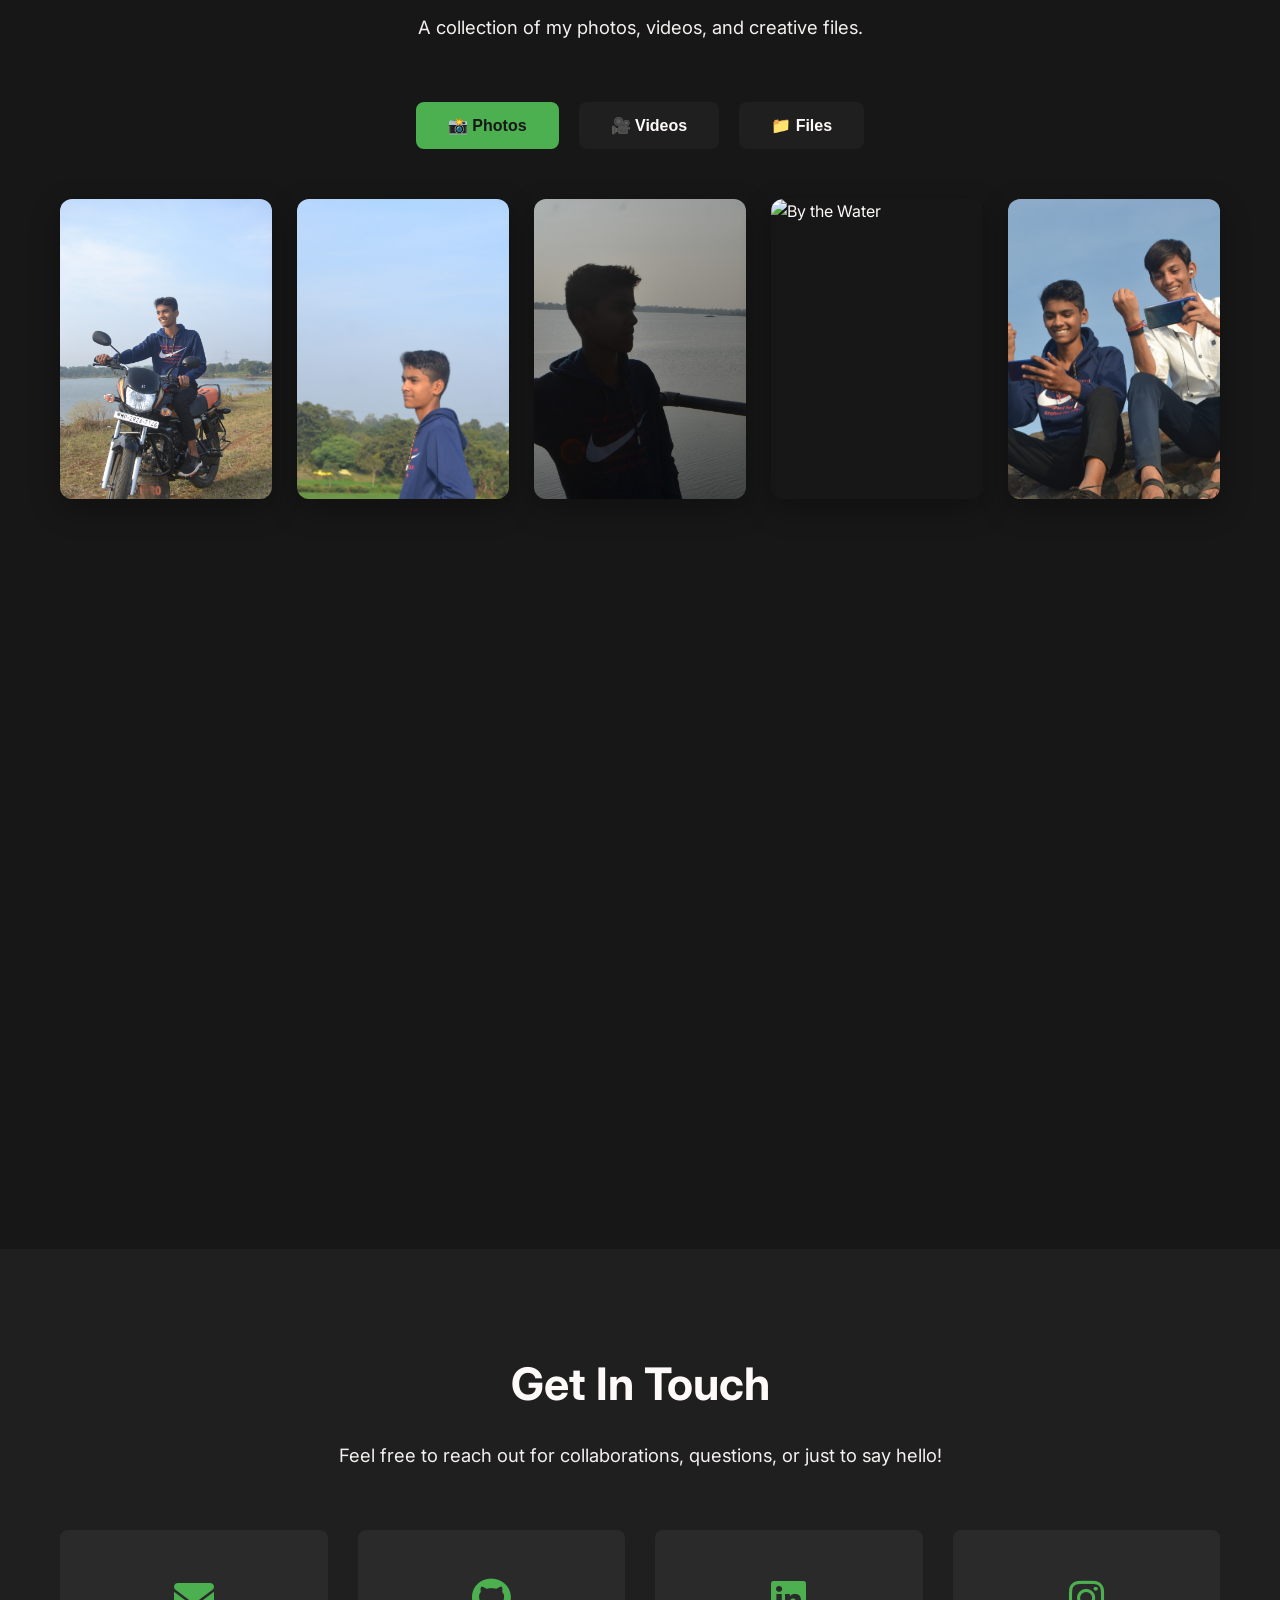
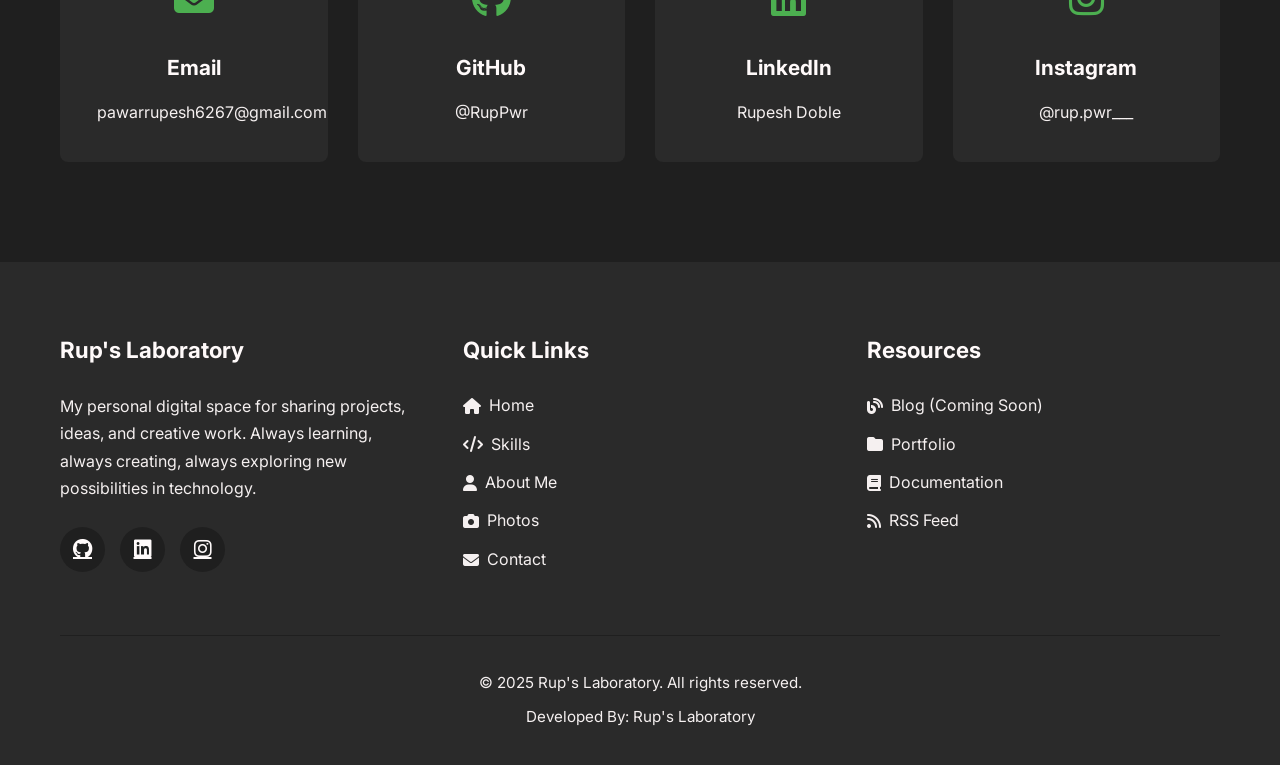
==== commit fb40b5f8: "Update index.htm" ====
--- a/index.htm
+++ b/index.htm
@@ -950,11 +950,11 @@
                     <div class="about-details">
                         <div class="detail-item">
                             <div class="detail-label">Location</div>
-                            <div class="detail-value">India</div>
+                            <div class="detail-value">Chhindwara, MP, India</div>
                         </div>
                         <div class="detail-item">
                             <div class="detail-label">Focus Areas</div>
-                            <div class="detail-value">Full Stack Development</div>
+                            <div class="detail-value">Android Developement</div>
                         </div>
                         <div class="detail-item">
                             <div class="detail-label">Experience</div>
@@ -962,7 +962,7 @@
                         </div>
                         <div class="detail-item">
                             <div class="detail-label">Interests</div>
-                            <div class="detail-value">Tech, Photography, Travel</div>
+                            <div class="detail-value">Tech, Editing, Gaming, Travel</div>
                         </div>
                     </div>
                 </div>
@@ -1366,4 +1366,5 @@
         });
     </script>
 </body>
-</html>+
+</html>
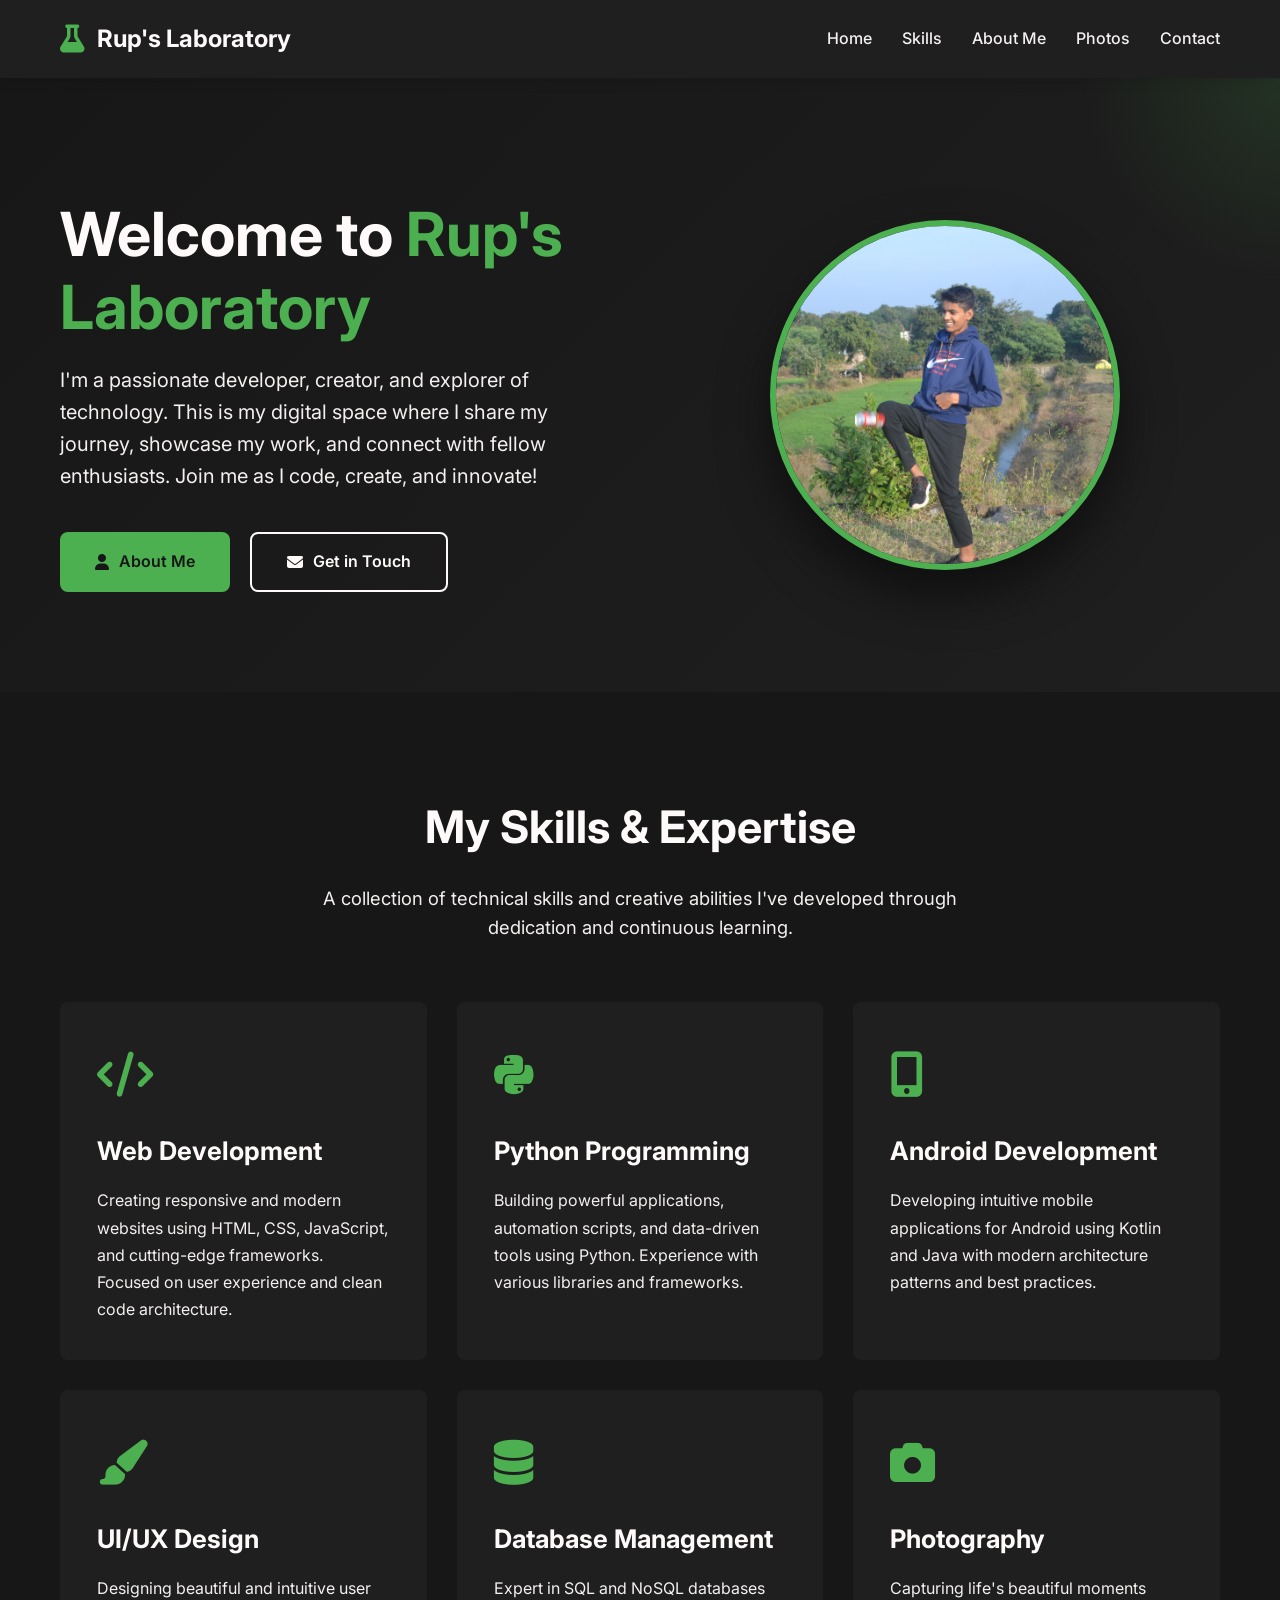
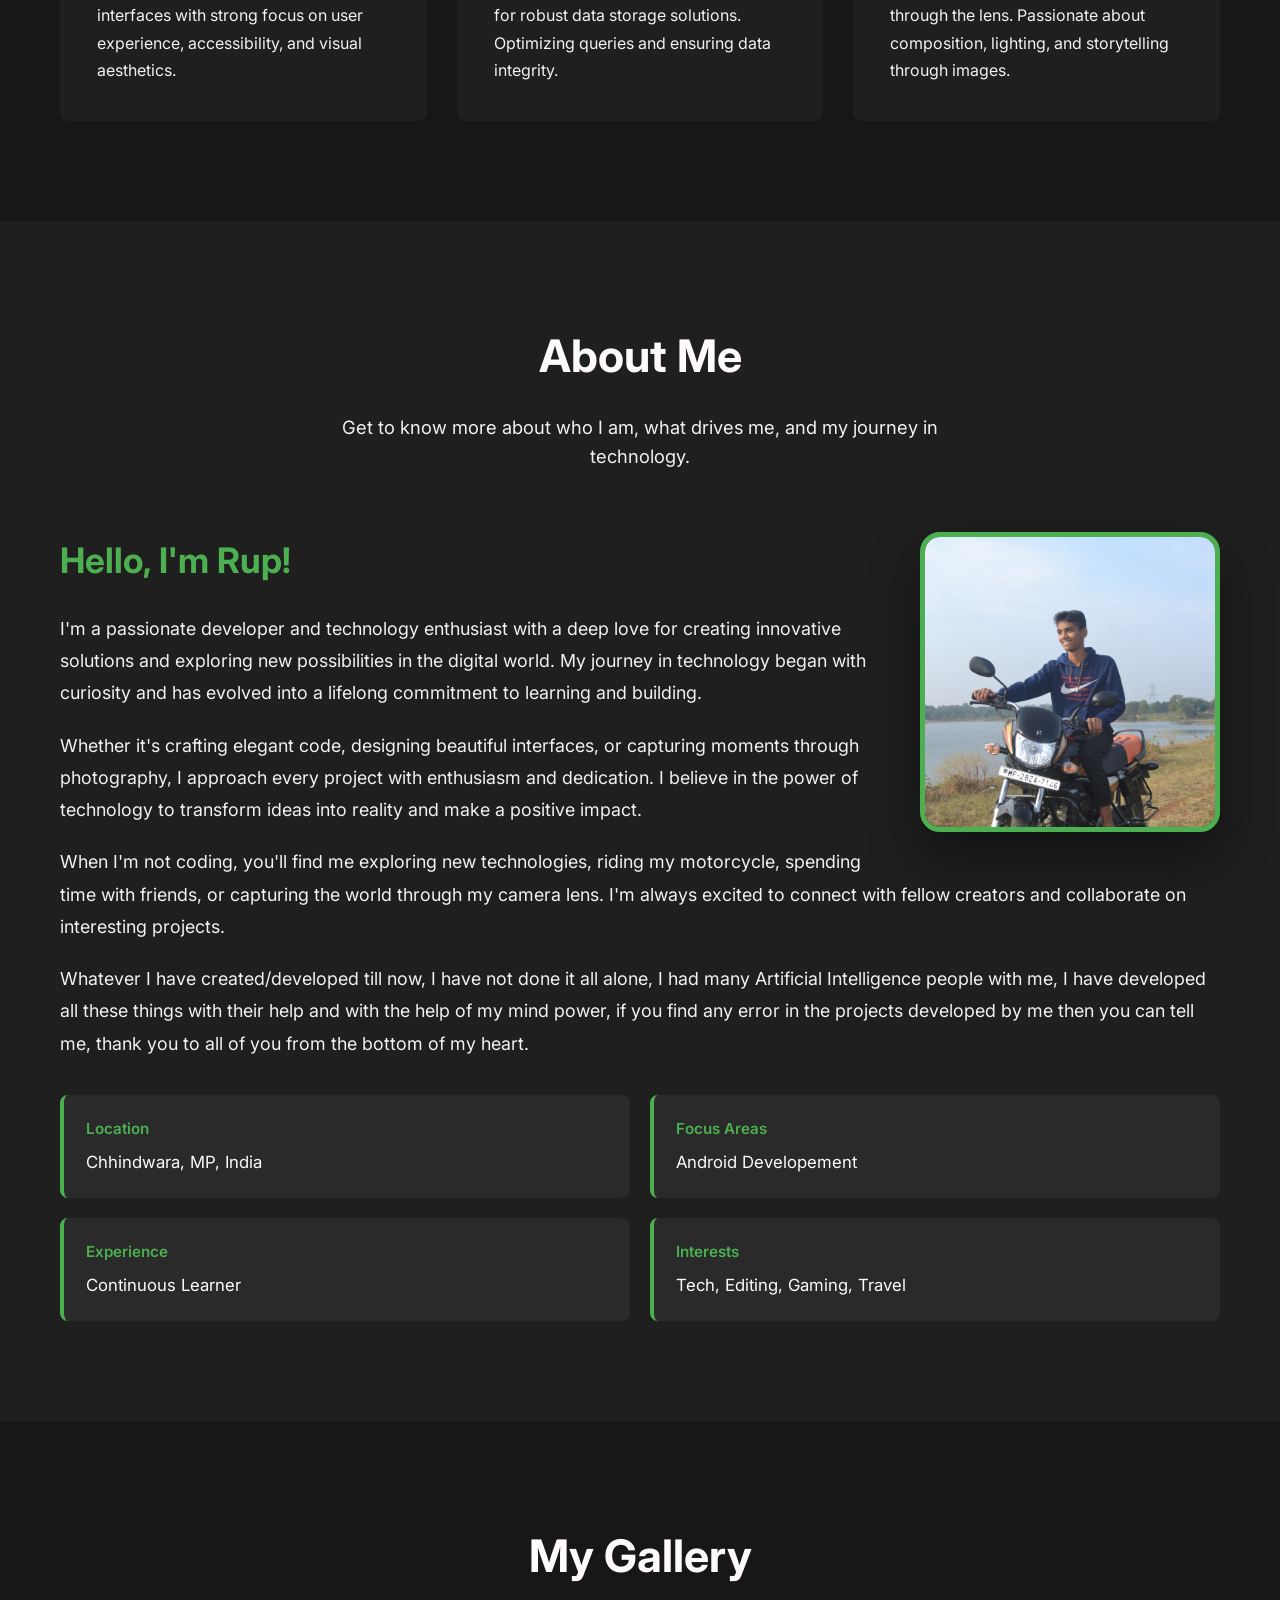
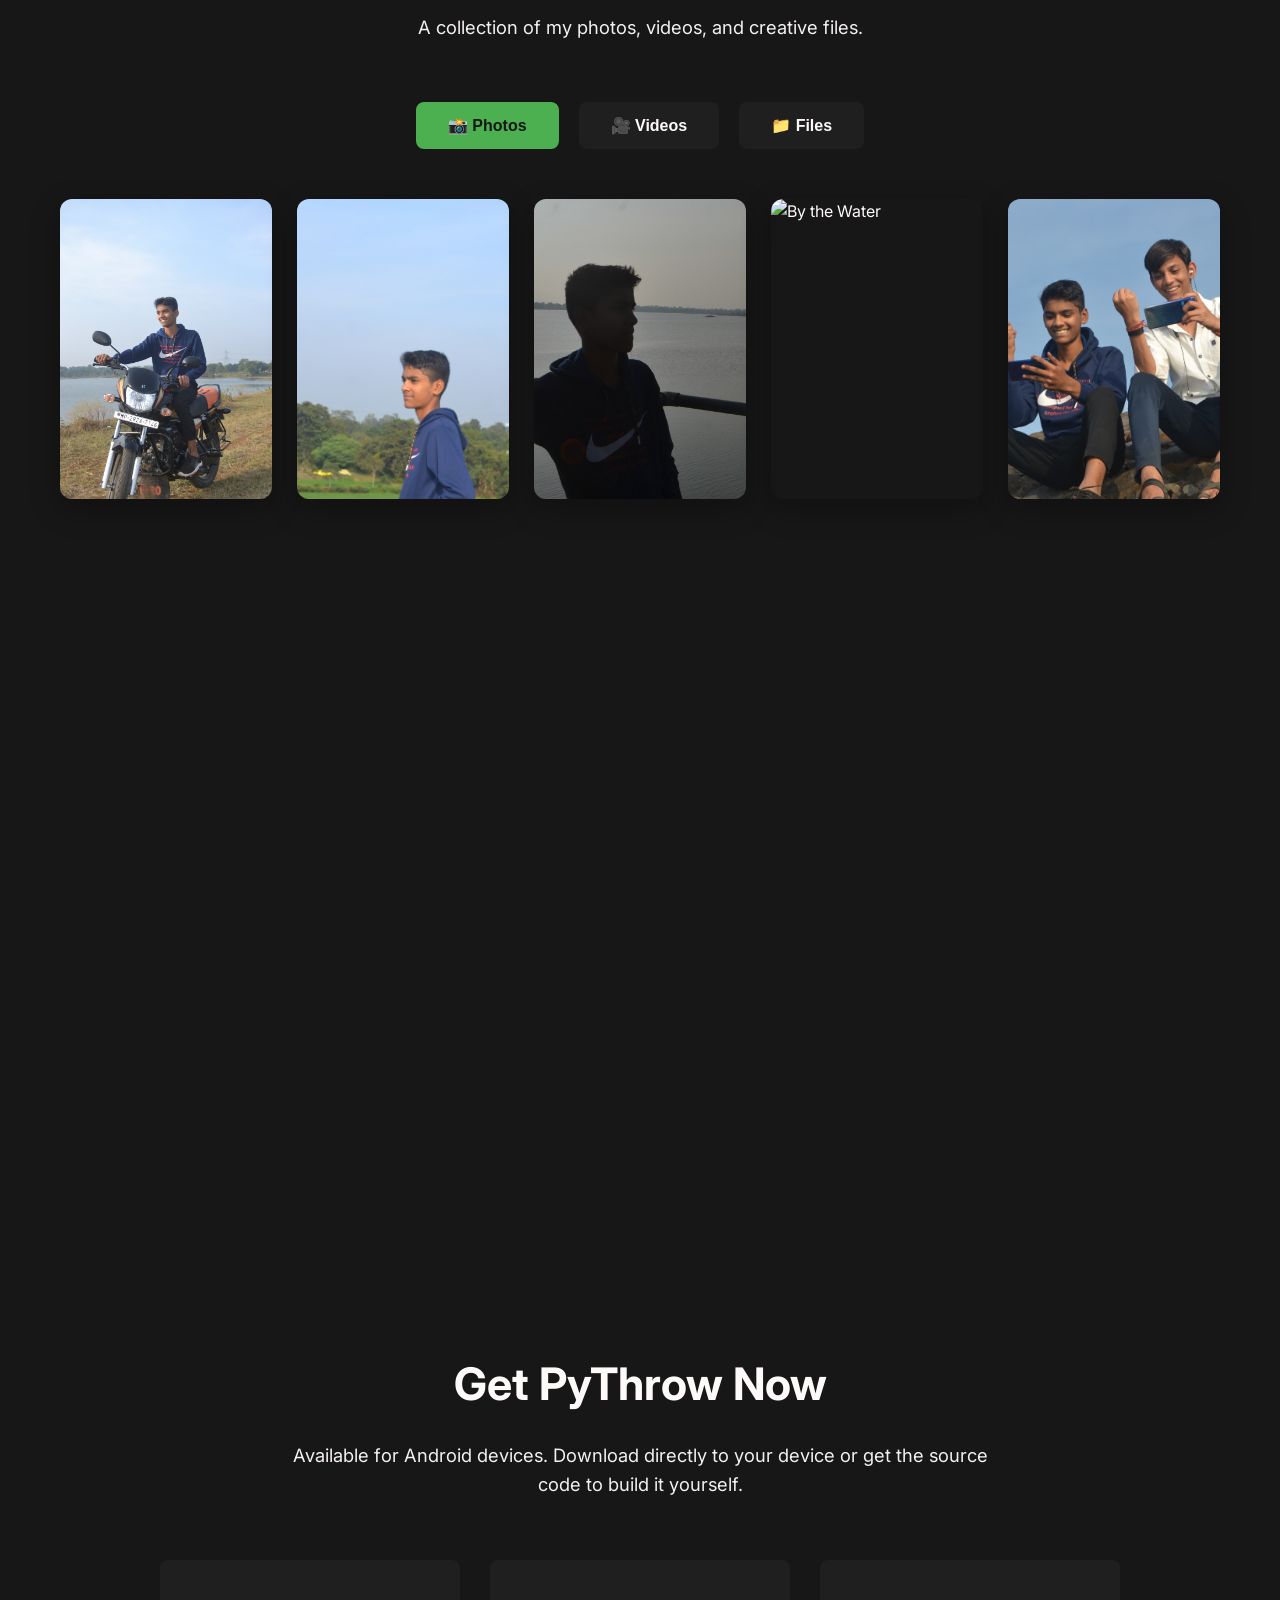
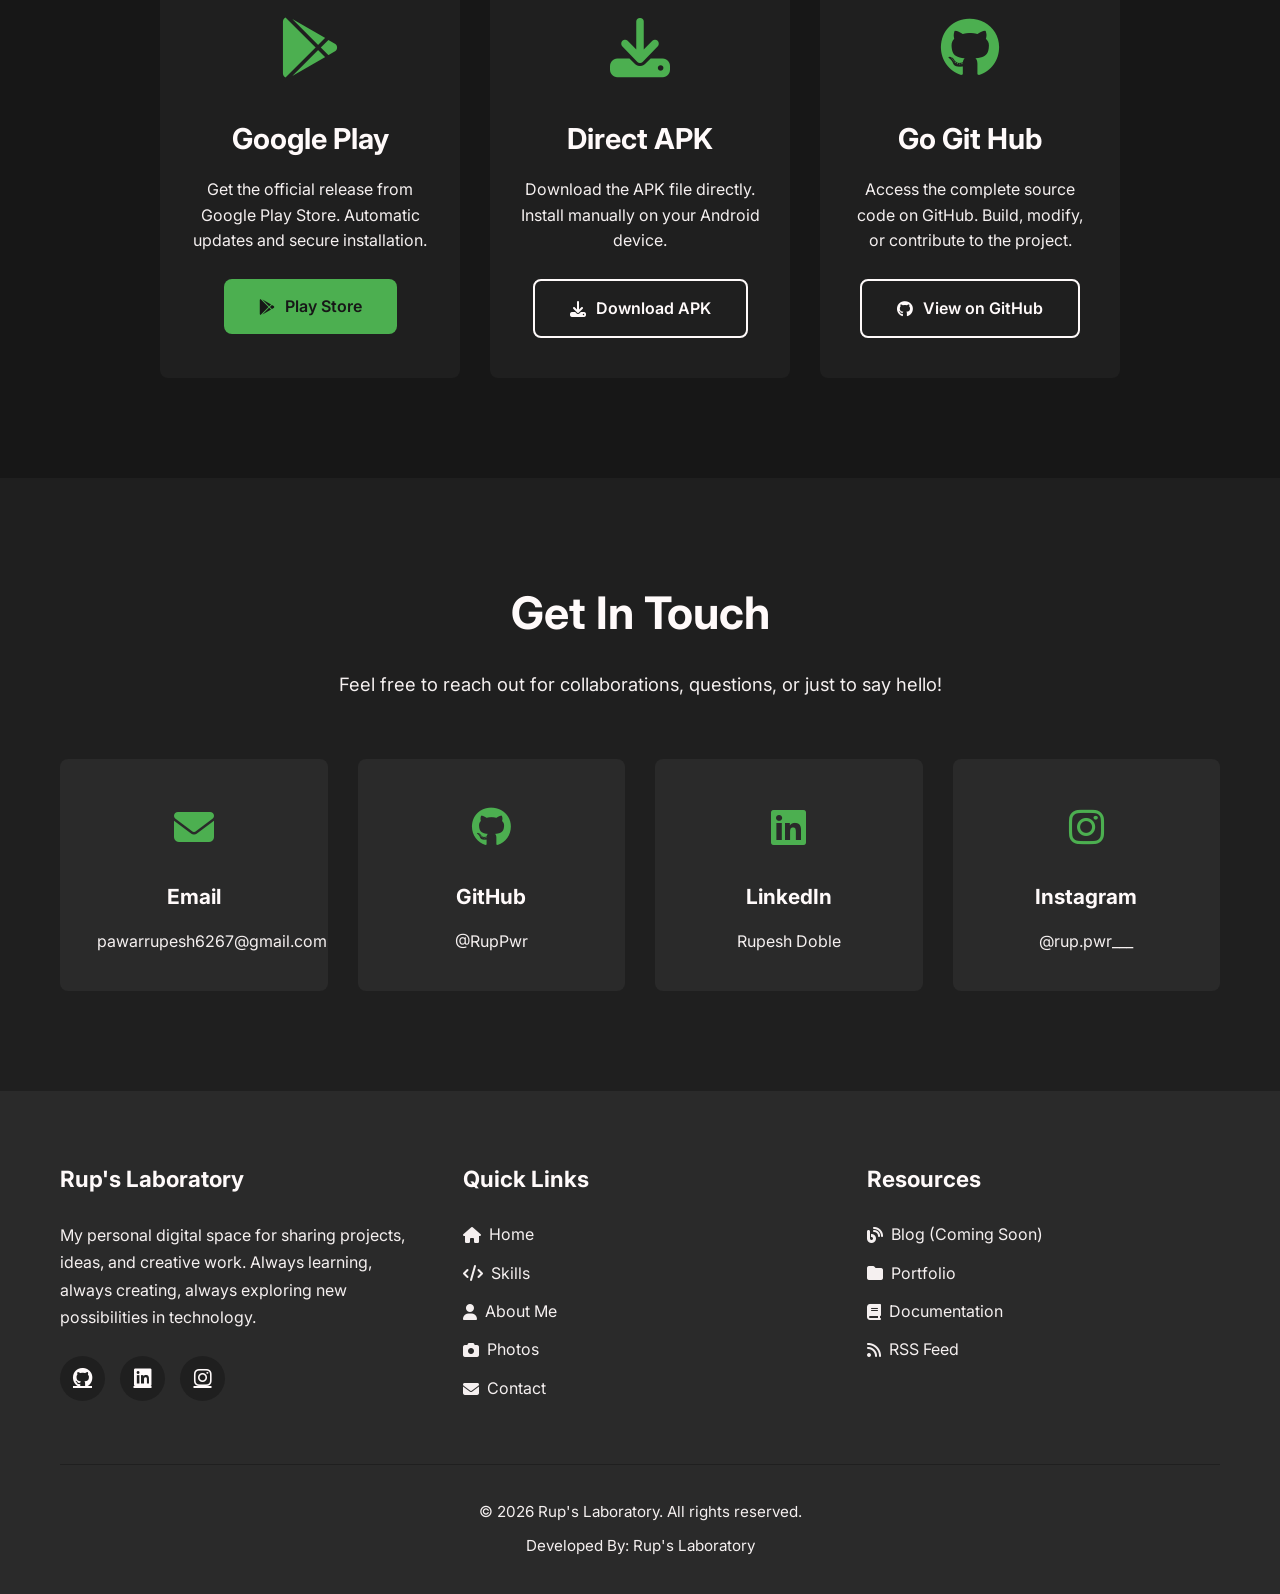
==== commit 54a5b3fe: "Update index.htm" ====
--- a/index.htm
+++ b/index.htm
@@ -554,6 +554,48 @@
 
         .contact-info:hover {
             color: var(--accent-color);
+        }
+
+        /* Download Section */
+        .download-section {
+            text-align: center;
+        }
+
+        .download-options {
+            display: flex;
+            justify-content: center;
+            gap: 30px;
+            margin-top: 50px;
+            flex-wrap: wrap;
+        }
+
+        .download-card {
+            background-color: var(--secondary-black);
+            border-radius: var(--border-radius);
+            padding: 40px 30px;
+            width: 300px;
+            transition: var(--transition);
+        }
+
+        .download-card:hover {
+            transform: translateY(-10px);
+            box-shadow: 0 15px 30px rgba(0, 0, 0, 0.3);
+        }
+
+        .download-icon {
+            font-size: 60px;
+            margin-bottom: 20px;
+            color: var(--accent-color);
+        }
+
+        .download-title {
+            font-size: 1.8rem;
+            margin-bottom: 15px;
+        }
+
+        .download-description {
+            color: var(--secondary-white);
+            margin-bottom: 25px;
         }
 
         /* Footer */
@@ -1125,6 +1167,49 @@
         </div>
     </section>
 
+    <!-- Download Section -->
+    <section class="section download-section" id="download">
+        <div class="container">
+            <h2 class="section-title">Get PyThrow Now</h2>
+            <p class="section-subtitle">Available for Android devices. Download directly to your device or get the source code to build it yourself.</p>
+            
+            <div class="download-options">
+                <div class="download-card">
+                    <div class="download-icon">
+                        <i class="fab fa-google-play"></i>
+                    </div>
+                    <h3 class="download-title">Google Play</h3>
+                    <p class="download-description">Get the official release from Google Play Store. Automatic updates and secure installation.</p>
+                    <a href="https://play.google.com/store/apps/details?id=com.pythrow.arm" class="btn btn-primary" target="_blank">
+                        <i class="fab fa-google-play"></i> Play Store
+                    </a>
+                </div>
+                
+                <div class="download-card">
+                    <div class="download-icon">
+                        <i class="fas fa-download"></i>
+                    </div>
+                    <h3 class="download-title">Direct APK</h3>
+                    <p class="download-description">Download the APK file directly. Install manually on your Android device.</p>
+                    <a href="https://play.google.com/store/apps/details?id=com.pythrow.arm" class="btn btn-secondary" target="_blank">
+                        <i class="fas fa-download"></i> Download APK
+                    </a>
+                </div>
+                
+                <div class="download-card">
+                    <div class="download-icon">
+                        <i class="fab fa-github"></i>
+                    </div>
+                    <h3 class="download-title">Go Git Hub</h3>
+                    <p class="download-description">Access the complete source code on GitHub. Build, modify, or contribute to the project.</p>
+                    <a href="https://github.com/RupPwr" class="btn btn-secondary" target="_blank">
+                        <i class="fab fa-github"></i> View on GitHub
+                    </a>
+                </div>
+            </div>
+        </div>
+    </section>
+
     <!-- Contact Section -->
     <section class="section contact-section" id="contact">
         <div class="container">
@@ -1213,7 +1298,7 @@
             </div>
             
             <div class="copyright">
-                <p>&copy; 2025 Rup's Laboratory. All rights reserved.</p>
+                <p>&copy; 2026 Rup's Laboratory. All rights reserved.</p>
                 <p style="margin-top: 10px;">Developed By: Rup's Laboratory</p>
             </div>
         </div>
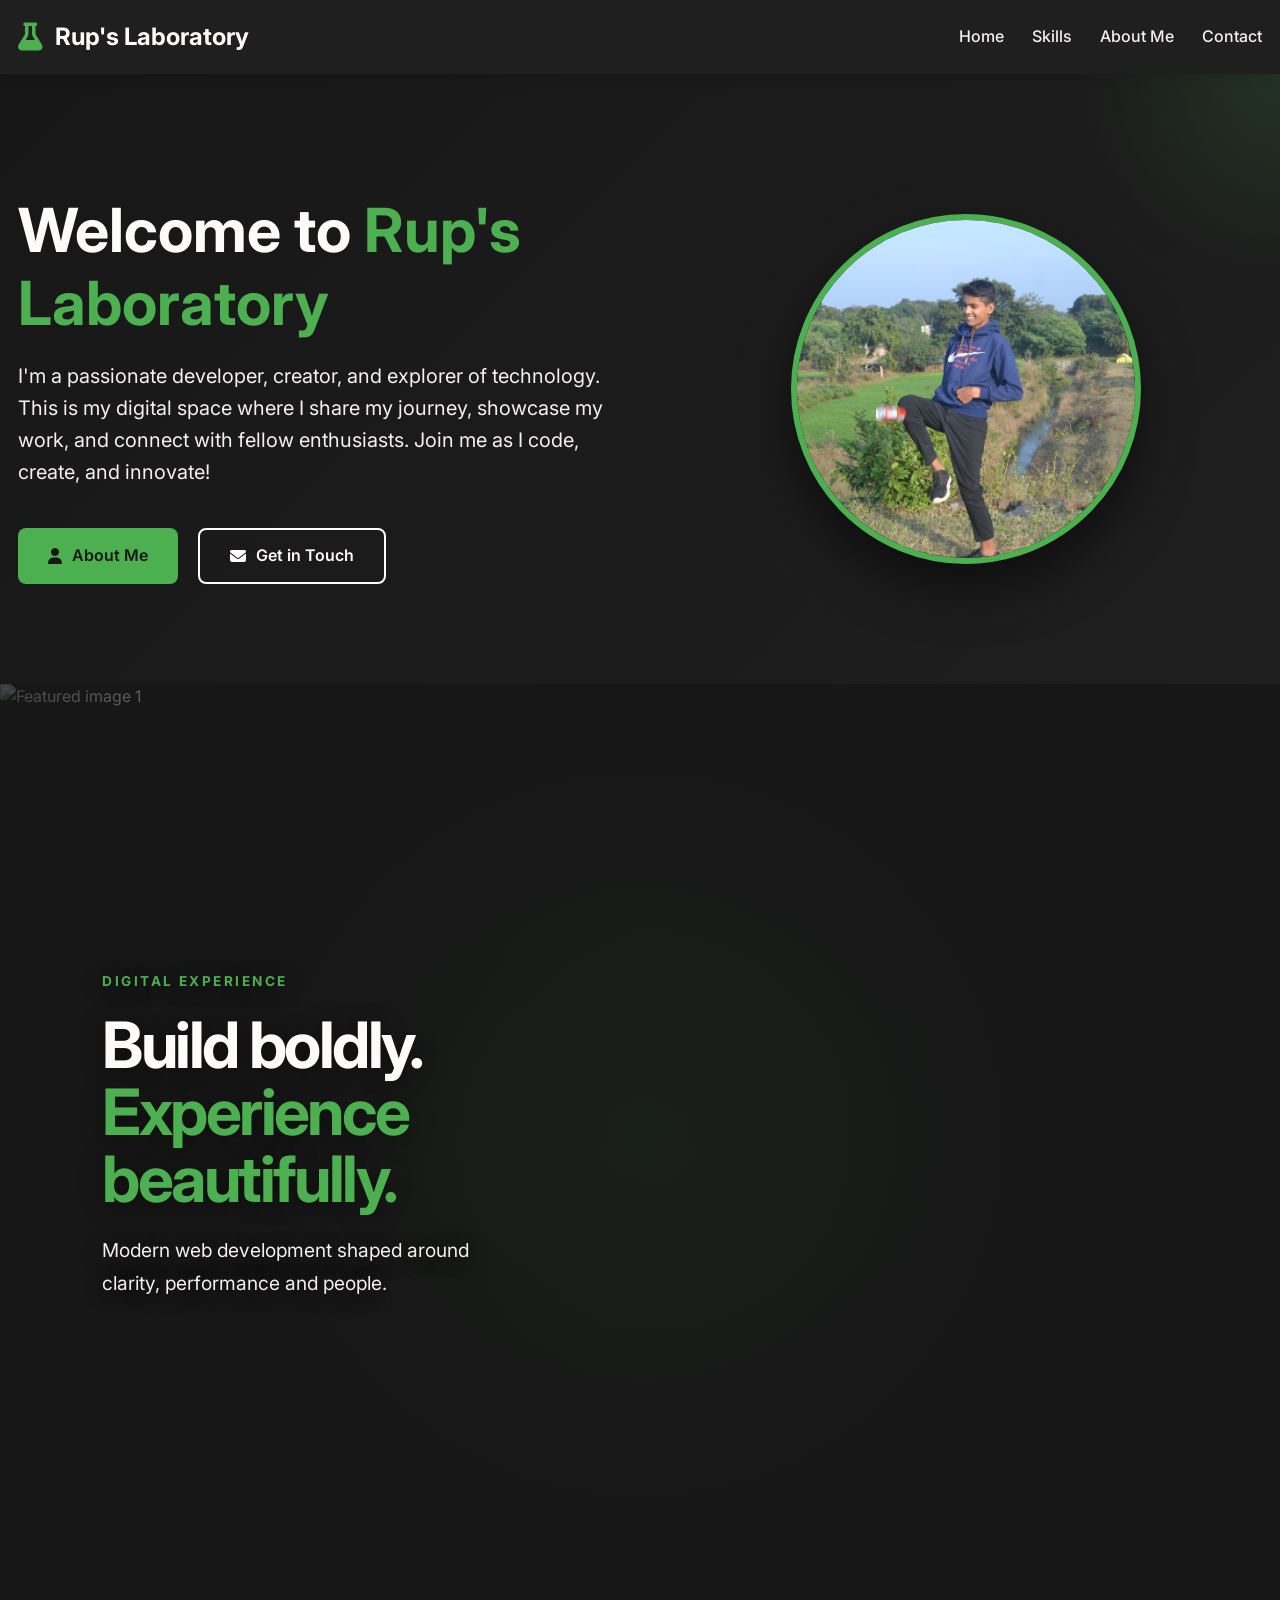
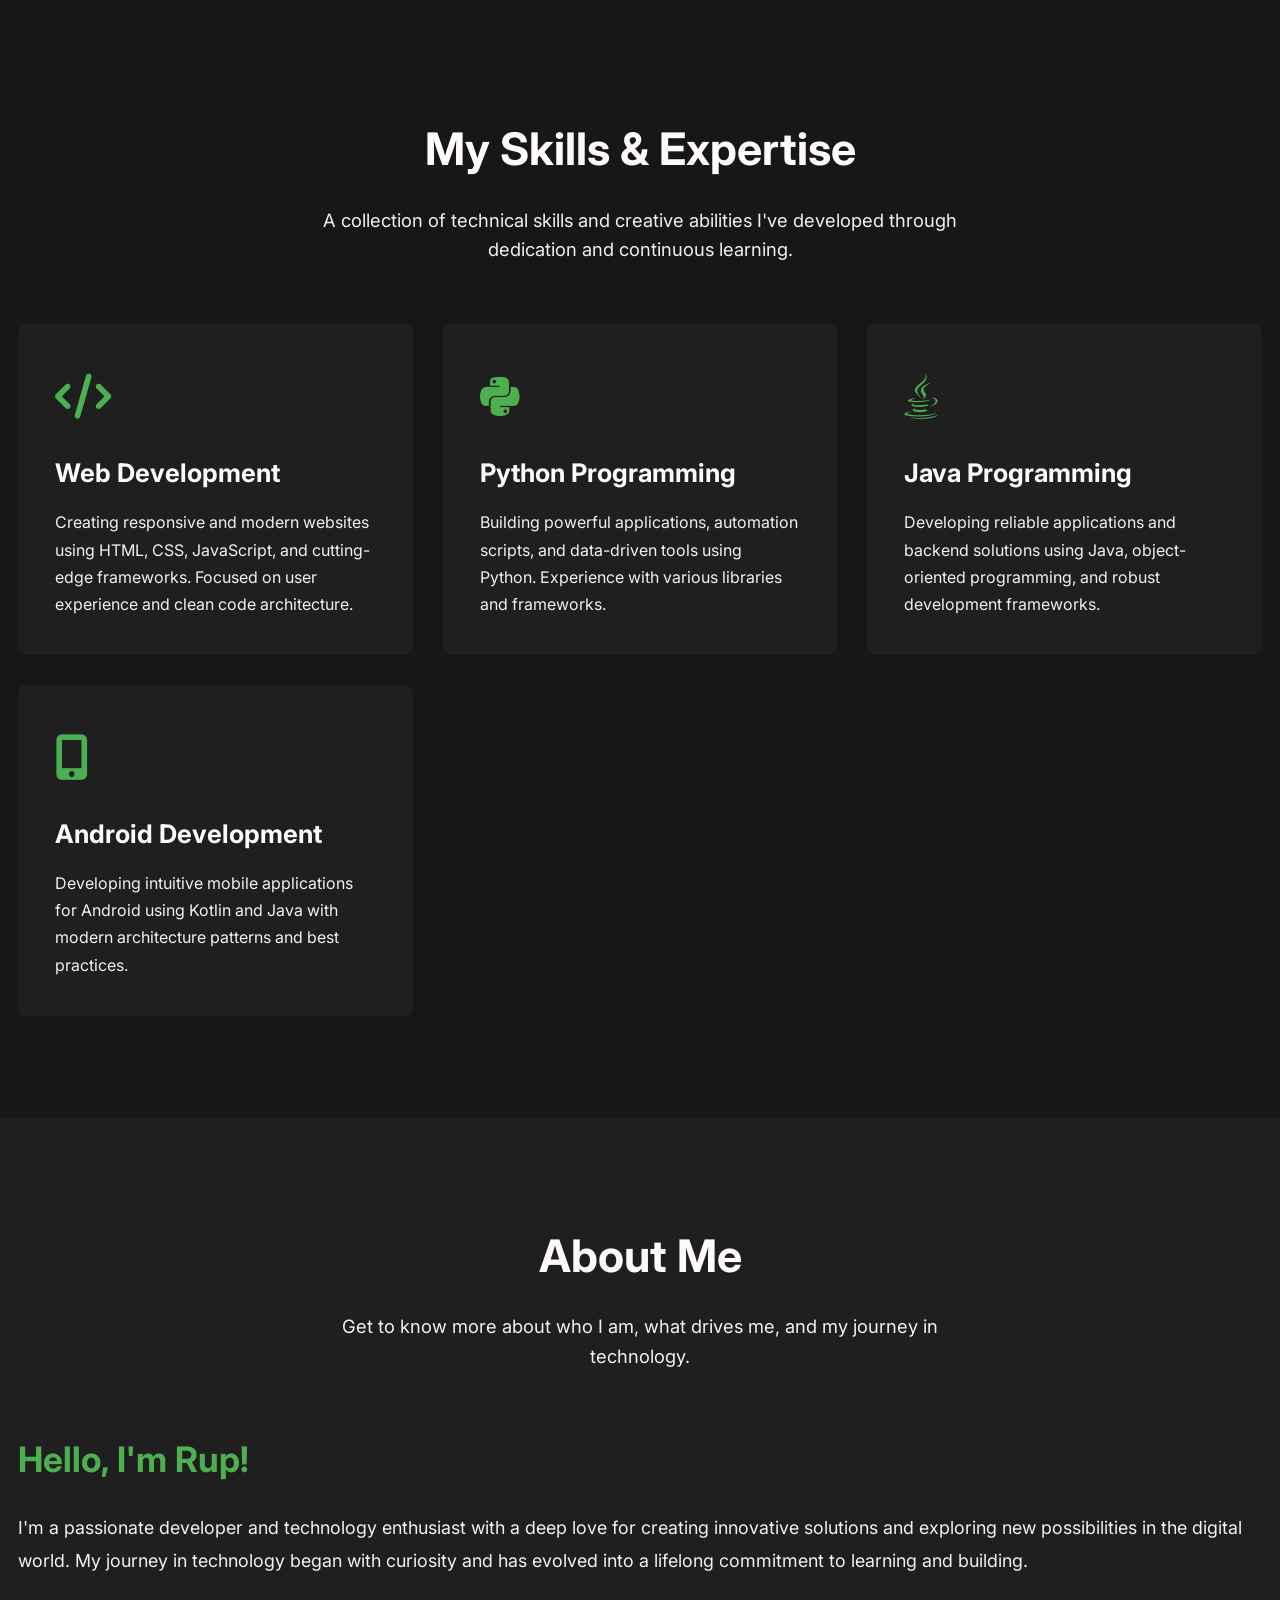
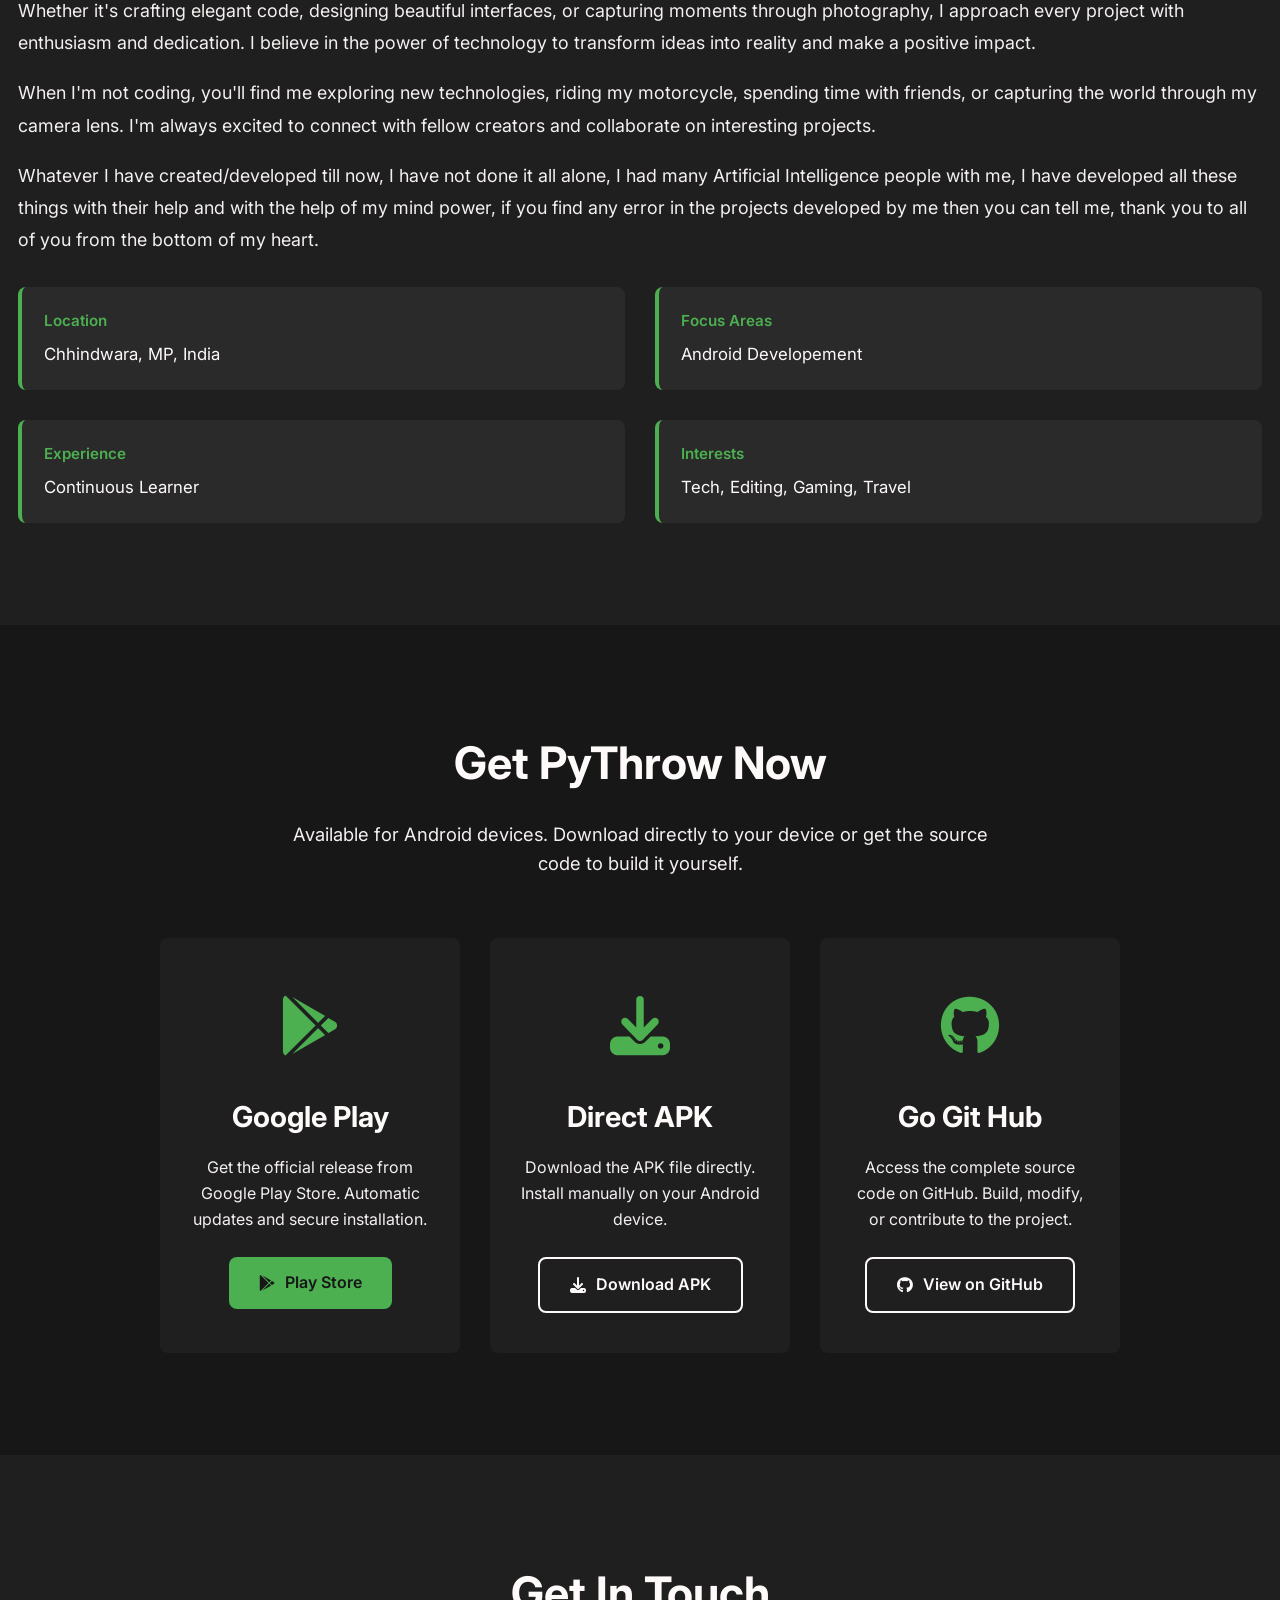
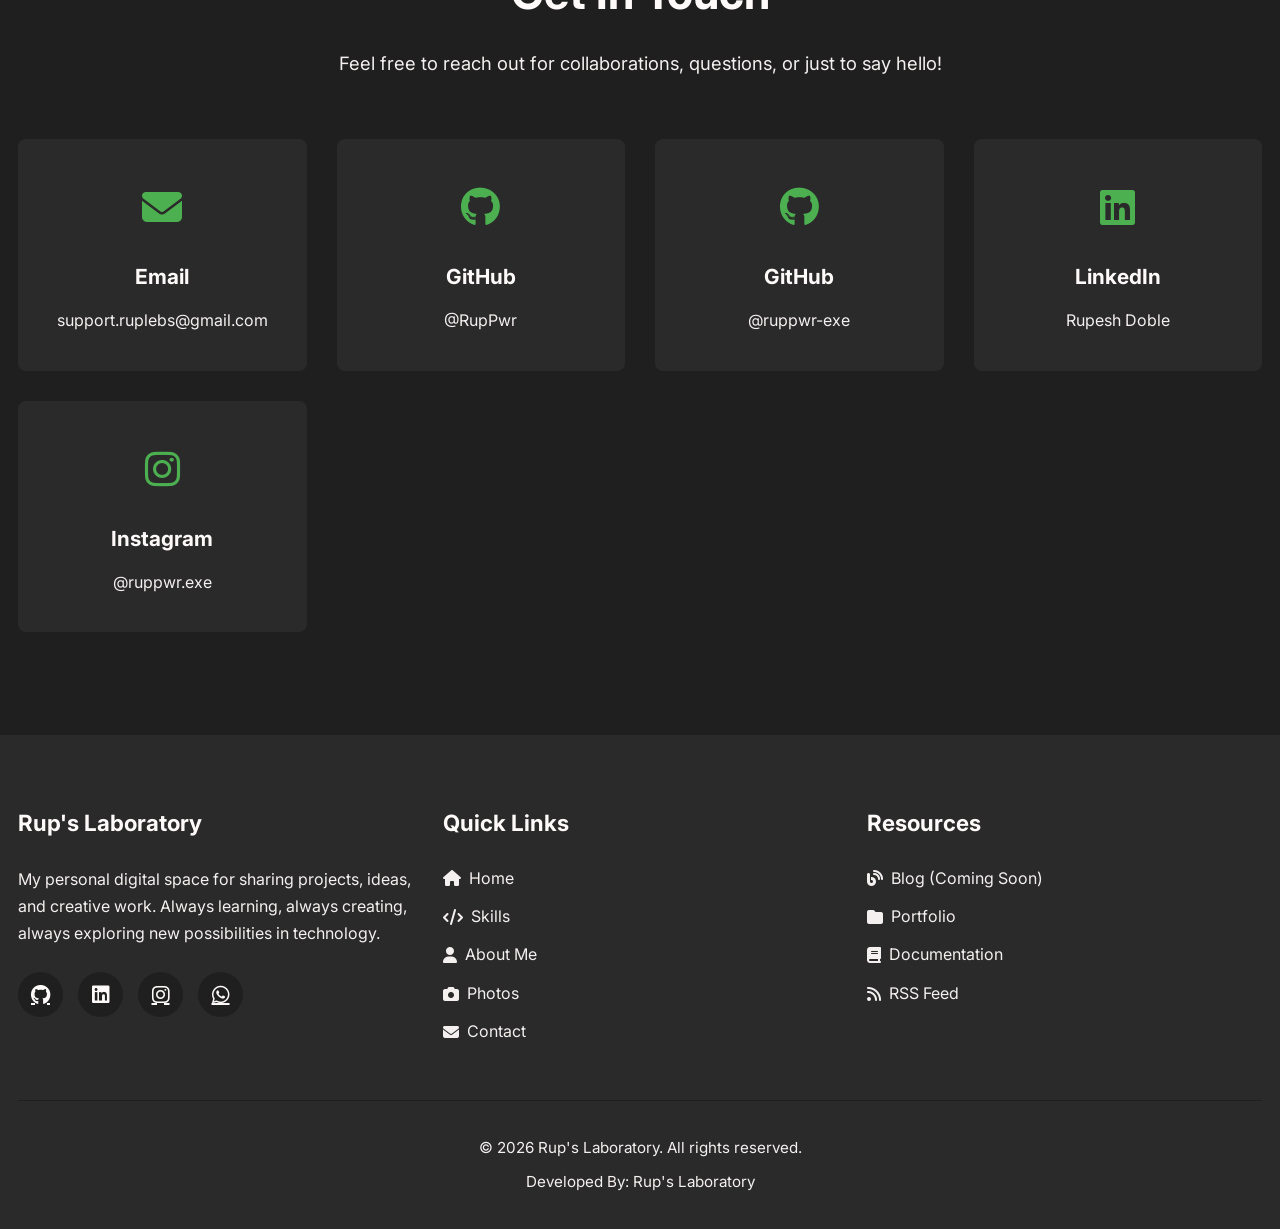
==== commit 950a9b51: "Update index.htm" ====
--- a/index.htm
+++ b/index.htm
@@ -6,850 +6,7 @@
     <title>Rup's Laboratory - Developer & Creator</title>
     <link rel="stylesheet" href="https://cdnjs.cloudflare.com/ajax/libs/font-awesome/6.4.0/css/all.min.css">
     <link href="https://fonts.googleapis.com/css2?family=Inter:wght@300;400;500;600;700&family=JetBrains+Mono:wght@300;400;500&display=swap" rel="stylesheet">
-    <style>
-        :root {
-            --primary-black: #171717;
-            --secondary-black: #1f1f1f;
-            --accent-black: #2a2a2a;
-            --primary-white: #FFFAFA;
-            --secondary-white: #f5f0f0;
-            --accent-color: #4CAF50;
-            --accent-hover: #3d8b40;
-            --code-color: #e0e0e0;
-            --border-radius: 8px;
-            --transition: all 0.3s ease;
-        }
-
-        * {
-            margin: 0;
-            padding: 0;
-            box-sizing: border-box;
-        }
-
-        body {
-            font-family: 'Inter', sans-serif;
-            background-color: var(--primary-black);
-            color: var(--primary-white);
-            line-height: 1.6;
-            overflow-x: hidden;
-        }
-
-        .container {
-            width: 100%;
-            max-width: 1200px;
-            margin: 0 auto;
-            padding: 0 20px;
-        }
-
-        /* Header & Navigation */
-        header {
-            background-color: var(--secondary-black);
-            padding: 20px 0;
-            position: sticky;
-            top: 0;
-            z-index: 1000;
-            box-shadow: 0 4px 12px rgba(0, 0, 0, 0.1);
-            transition: var(--transition);
-        }
-
-        .header-container {
-            display: flex;
-            justify-content: space-between;
-            align-items: center;
-        }
-
-        .logo {
-            display: flex;
-            align-items: center;
-            gap: 12px;
-            font-weight: 700;
-            font-size: 24px;
-            color: var(--primary-white);
-            text-decoration: none;
-        }
-
-        .logo-icon {
-            color: var(--accent-color);
-            font-size: 28px;
-        }
-
-        .nav-links {
-            display: flex;
-            gap: 30px;
-        }
-
-        .nav-links a {
-            color: var(--secondary-white);
-            text-decoration: none;
-            font-weight: 500;
-            transition: var(--transition);
-            position: relative;
-        }
-
-        .nav-links a:hover {
-            color: var(--primary-white);
-        }
-
-        .nav-links a::after {
-            content: '';
-            position: absolute;
-            width: 0;
-            height: 2px;
-            background: var(--accent-color);
-            bottom: -5px;
-            left: 0;
-            transition: var(--transition);
-        }
-
-        .nav-links a:hover::after {
-            width: 100%;
-        }
-
-        .mobile-menu-btn {
-            display: none;
-            background: none;
-            border: none;
-            color: var(--primary-white);
-            font-size: 24px;
-            cursor: pointer;
-        }
-
-        /* Hero Section */
-        .hero {
-            padding: 120px 0 100px;
-            background: linear-gradient(135deg, var(--primary-black) 0%, var(--secondary-black) 100%);
-            position: relative;
-            overflow: hidden;
-        }
-
-        .hero::before {
-            content: '';
-            position: absolute;
-            width: 400px;
-            height: 400px;
-            background: radial-gradient(circle, rgba(76, 175, 80, 0.15) 0%, rgba(76, 175, 80, 0) 70%);
-            top: -200px;
-            right: -200px;
-            border-radius: 50%;
-            animation: pulse 4s ease-in-out infinite;
-        }
-
-        @keyframes pulse {
-            0%, 100% { transform: scale(1); opacity: 0.5; }
-            50% { transform: scale(1.1); opacity: 0.8; }
-        }
-
-        .hero-content {
-            display: flex;
-            align-items: center;
-            justify-content: space-between;
-            gap: 60px;
-        }
-
-        .hero-text {
-            flex: 1;
-            z-index: 1;
-        }
-
-        .hero-image {
-            flex: 1;
-            display: flex;
-            justify-content: center;
-            z-index: 1;
-        }
-
-        .hero h1 {
-            font-size: 3.8rem;
-            font-weight: 700;
-            margin-bottom: 20px;
-            line-height: 1.2;
-            animation: fadeInUp 0.8s ease-out;
-        }
-
-        .hero p {
-            font-size: 1.25rem;
-            color: var(--secondary-white);
-            margin-bottom: 30px;
-            max-width: 600px;
-            animation: fadeInUp 0.8s ease-out 0.2s backwards;
-        }
-
-        @keyframes fadeInUp {
-            from {
-                opacity: 0;
-                transform: translateY(30px);
-            }
-            to {
-                opacity: 1;
-                transform: translateY(0);
-            }
-        }
-
-        .highlight {
-            color: var(--accent-color);
-            position: relative;
-        }
-
-        .cta-buttons {
-            display: flex;
-            gap: 20px;
-            margin-top: 40px;
-            animation: fadeInUp 0.8s ease-out 0.4s backwards;
-        }
-
-        .btn {
-            padding: 15px 35px;
-            border-radius: var(--border-radius);
-            font-weight: 600;
-            text-decoration: none;
-            display: inline-flex;
-            align-items: center;
-            gap: 10px;
-            transition: var(--transition);
-            cursor: pointer;
-            border: none;
-            font-size: 1rem;
-        }
-
-        .btn-primary {
-            background-color: var(--accent-color);
-            color: var(--primary-black);
-        }
-
-        .btn-primary:hover {
-            background-color: var(--accent-hover);
-            transform: translateY(-3px);
-            box-shadow: 0 10px 25px rgba(76, 175, 80, 0.3);
-        }
-
-        .btn-secondary {
-            background-color: transparent;
-            color: var(--primary-white);
-            border: 2px solid var(--primary-white);
-        }
-
-        .btn-secondary:hover {
-            background-color: var(--primary-white);
-            color: var(--primary-black);
-            transform: translateY(-3px);
-        }
-
-        .profile-hero-img {
-            width: 350px;
-            height: 350px;
-            border-radius: 50%;
-            object-fit: cover;
-            border: 6px solid var(--accent-color);
-            box-shadow: 0 25px 50px rgba(0, 0, 0, 0.5);
-            transition: var(--transition);
-            animation: fadeIn 1s ease-out 0.6s backwards;
-        }
-
-        @keyframes fadeIn {
-            from { opacity: 0; }
-            to { opacity: 1; }
-        }
-
-        .profile-hero-img:hover {
-            transform: scale(1.05) rotate(2deg);
-            box-shadow: 0 30px 60px rgba(76, 175, 80, 0.3);
-        }
-
-        /* Features Section */
-        .section {
-            padding: 100px 0;
-        }
-
-        .section-title {
-            font-size: 2.8rem;
-            text-align: center;
-            margin-bottom: 20px;
-            color: var(--primary-white);
-        }
-
-        .section-subtitle {
-            text-align: center;
-            color: var(--secondary-white);
-            max-width: 700px;
-            margin: 0 auto 60px;
-            font-size: 1.15rem;
-        }
-
-        .features-grid {
-            display: grid;
-            grid-template-columns: repeat(auto-fill, minmax(320px, 1fr));
-            gap: 30px;
-        }
-
-        .feature-card {
-            background-color: var(--secondary-black);
-            border-radius: var(--border-radius);
-            padding: 35px;
-            transition: var(--transition);
-            border: 2px solid transparent;
-        }
-
-        .feature-card:hover {
-            transform: translateY(-10px);
-            border-color: var(--accent-color);
-            box-shadow: 0 20px 40px rgba(0, 0, 0, 0.3);
-            background-color: var(--accent-black);
-        }
-
-        .feature-icon {
-            font-size: 45px;
-            color: var(--accent-color);
-            margin-bottom: 20px;
-        }
-
-        .feature-title {
-            font-size: 1.6rem;
-            margin-bottom: 15px;
-            color: var(--primary-white);
-        }
-
-        .feature-description {
-            color: var(--secondary-white);
-            line-height: 1.7;
-        }
-
-        /* About Me Section */
-        .about-section {
-            background-color: var(--secondary-black);
-        }
-
-        .about-content {
-            margin-top: 50px;
-            display: block;
-        }
-
-        .about-text {
-            display: block;
-        }
-
-        .about-image {
-            float: right;
-            margin-left: 30px;
-            margin-bottom: 30px;
-            display: flex;
-            justify-content: center;
-        }
-
-        .profile-image {
-            width: 300px;
-            height: 300px;
-            border-radius: 20px;
-            object-fit: cover;
-            border: 5px solid var(--accent-color);
-            box-shadow: 0 25px 50px rgba(0, 0, 0, 0.4);
-            transition: var(--transition);
-        }
-
-        .profile-image:hover {
-            transform: scale(1.05);
-            box-shadow: 0 30px 60px rgba(76, 175, 80, 0.3);
-        }
-
-        .about-text h3 {
-            font-size: 2.2rem;
-            margin-bottom: 25px;
-            color: var(--accent-color);
-        }
-
-        .about-text p {
-            margin-bottom: 20px;
-            font-size: 1.12rem;
-            color: var(--secondary-white);
-            line-height: 1.8;
-        }
-
-        .about-details {
-            display: grid;
-            grid-template-columns: repeat(2, 1fr);
-            gap: 20px;
-            margin-top: 35px;
-        }
-
-        .detail-item {
-            background-color: var(--accent-black);
-            padding: 22px;
-            border-radius: var(--border-radius);
-            border-left: 4px solid var(--accent-color);
-            transition: var(--transition);
-        }
-
-        .detail-item:hover {
-            transform: translateX(5px);
-            background-color: var(--primary-black);
-        }
-
-        .detail-label {
-            color: var(--accent-color);
-            font-weight: 600;
-            margin-bottom: 8px;
-            font-size: 0.95rem;
-        }
-
-        .detail-value {
-            color: var(--primary-white);
-            font-size: 1.05rem;
-        }
-
-        /* Photos Section */
-        .photos-section {
-            background-color: var(--primary-black);
-        }
-
-        .photos-grid {
-            display: grid;
-            grid-template-columns: repeat(5, 1fr);
-            gap: 25px;
-            margin-top: 50px;
-        }
-
-        .photo-card {
-            position: relative;
-            border-radius: 12px;
-            overflow: hidden;
-            height: 300px;
-            cursor: pointer;
-            transition: var(--transition);
-            box-shadow: 0 10px 30px rgba(0, 0, 0, 0.3);
-        }
-
-        .photo-card:hover {
-            transform: translateY(-10px) scale(1.02);
-            box-shadow: 0 25px 50px rgba(76, 175, 80, 0.2);
-        }
-
-        .photo-image {
-            width: 100%;
-            height: 100%;
-            object-fit: cover;
-            transition: var(--transition);
-        }
-
-        .photo-card:hover .photo-image {
-            transform: scale(1.15);
-        }
-
-        .photo-overlay {
-            position: absolute;
-            bottom: 0;
-            left: 0;
-            right: 0;
-            background: linear-gradient(to top, rgba(0,0,0,0.9), transparent);
-            padding: 25px;
-            transform: translateY(100%);
-            transition: var(--transition);
-        }
-
-        .photo-card:hover .photo-overlay {
-            transform: translateY(0);
-        }
-
-        .photo-name {
-            color: var(--primary-white);
-            font-weight: 600;
-            margin-bottom: 5px;
-            font-size: 1.1rem;
-        }
-
-        .photo-date {
-            color: var(--accent-color);
-            font-size: 0.9rem;
-        }
-
-        /* Gallery Tabs */
-        .gallery-tabs {
-            display: flex;
-            justify-content: center;
-            gap: 20px;
-            margin: 40px 0;
-            flex-wrap: wrap;
-        }
-
-        .tab-btn {
-            padding: 12px 30px;
-            background-color: var(--secondary-black);
-            color: var(--primary-white);
-            border: 2px solid transparent;
-            border-radius: var(--border-radius);
-            cursor: pointer;
-            font-weight: 600;
-            font-size: 1rem;
-            transition: var(--transition);
-        }
-
-        .tab-btn:hover {
-            border-color: var(--accent-color);
-            background-color: var(--accent-black);
-        }
-
-        .tab-btn.active {
-            background-color: var(--accent-color);
-            color: var(--primary-black);
-            border-color: var(--accent-color);
-        }
-
-        .tab-content {
-            display: none;
-            animation: fadeIn 0.5s ease-out;
-        }
-
-        .tab-content.active {
-            display: block;
-        }
-
-        .tab-empty-message {
-            text-align: center;
-            padding: 60px 20px;
-            color: var(--secondary-white);
-            font-size: 1.2rem;
-        }
-
-        /* Contact Section */
-        .contact-section {
-            background-color: var(--secondary-black);
-        }
-
-        .contact-grid {
-            display: grid;
-            grid-template-columns: repeat(auto-fit, minmax(250px, 1fr));
-            gap: 30px;
-            margin-top: 50px;
-        }
-
-        .contact-card {
-            background-color: var(--accent-black);
-            padding: 35px;
-            border-radius: var(--border-radius);
-            text-align: center;
-            transition: var(--transition);
-            border: 2px solid transparent;
-        }
-
-        .contact-card:hover {
-            border-color: var(--accent-color);
-            transform: translateY(-5px);
-            background-color: var(--primary-black);
-        }
-
-        .contact-icon {
-            font-size: 40px;
-            color: var(--accent-color);
-            margin-bottom: 20px;
-        }
-
-        .contact-title {
-            font-size: 1.3rem;
-            margin-bottom: 15px;
-            color: var(--primary-white);
-        }
-
-        .contact-info {
-            color: var(--secondary-white);
-            text-decoration: none;
-        }
-
-        .contact-info:hover {
-            color: var(--accent-color);
-        }
-
-        /* Download Section */
-        .download-section {
-            text-align: center;
-        }
-
-        .download-options {
-            display: flex;
-            justify-content: center;
-            gap: 30px;
-            margin-top: 50px;
-            flex-wrap: wrap;
-        }
-
-        .download-card {
-            background-color: var(--secondary-black);
-            border-radius: var(--border-radius);
-            padding: 40px 30px;
-            width: 300px;
-            transition: var(--transition);
-        }
-
-        .download-card:hover {
-            transform: translateY(-10px);
-            box-shadow: 0 15px 30px rgba(0, 0, 0, 0.3);
-        }
-
-        .download-icon {
-            font-size: 60px;
-            margin-bottom: 20px;
-            color: var(--accent-color);
-        }
-
-        .download-title {
-            font-size: 1.8rem;
-            margin-bottom: 15px;
-        }
-
-        .download-description {
-            color: var(--secondary-white);
-            margin-bottom: 25px;
-        }
-
-        /* Footer */
-        footer {
-            background-color: var(--accent-black);
-            padding: 70px 0 35px;
-        }
-
-        .footer-content {
-            display: flex;
-            justify-content: space-between;
-            flex-wrap: wrap;
-            gap: 50px;
-            margin-bottom: 50px;
-        }
-
-        .footer-column {
-            flex: 1;
-            min-width: 250px;
-        }
-
-        .footer-title {
-            font-size: 1.4rem;
-            margin-bottom: 25px;
-            color: var(--primary-white);
-        }
-
-        .footer-links {
-            list-style: none;
-        }
-
-        .footer-links li {
-            margin-bottom: 12px;
-        }
-
-        .footer-links a {
-            color: var(--secondary-white);
-            text-decoration: none;
-            transition: var(--transition);
-            display: inline-flex;
-            align-items: center;
-            gap: 8px;
-        }
-
-        .footer-links a:hover {
-            color: var(--accent-color);
-            transform: translateX(5px);
-        }
-
-        .social-links {
-            display: flex;
-            gap: 15px;
-            margin-top: 20px;
-        }
-
-        .social-link {
-            display: inline-flex;
-            align-items: center;
-            justify-content: center;
-            width: 45px;
-            height: 45px;
-            border-radius: 50%;
-            background-color: var(--secondary-black);
-            color: var(--primary-white);
-            font-size: 20px;
-            transition: var(--transition);
-        }
-
-        .social-link:hover {
-            background-color: var(--accent-color);
-            color: var(--primary-black);
-            transform: translateY(-5px);
-        }
-
-        .copyright {
-            text-align: center;
-            padding-top: 35px;
-            border-top: 1px solid var(--secondary-black);
-            color: var(--secondary-white);
-            font-size: 0.95rem;
-        }
-
-        /* Photo Modal */
-        .photo-modal {
-            display: none;
-            position: fixed;
-            top: 0;
-            left: 0;
-            width: 100%;
-            height: 100%;
-            background-color: rgba(0,0,0,0.95);
-            z-index: 2000;
-            align-items: center;
-            justify-content: center;
-            flex-direction: column;
-            padding: 20px;
-        }
-
-        .photo-modal.active {
-            display: flex;
-        }
-
-        .modal-img {
-            max-width: 90%;
-            max-height: 80%;
-            border-radius: 12px;
-            box-shadow: 0 30px 60px rgba(0, 0, 0, 0.8);
-        }
-
-        .modal-caption {
-            color: white;
-            margin-top: 25px;
-            font-size: 1.3rem;
-            text-align: center;
-        }
-
-        .modal-close {
-            position: absolute;
-            top: 30px;
-            right: 40px;
-            background: var(--accent-color);
-            border: none;
-            color: var(--primary-black);
-            font-size: 30px;
-            width: 50px;
-            height: 50px;
-            border-radius: 50%;
-            cursor: pointer;
-            transition: var(--transition);
-            display: flex;
-            align-items: center;
-            justify-content: center;
-        }
-
-        .modal-close:hover {
-            background-color: var(--primary-white);
-            transform: rotate(90deg);
-        }
-
-        /* Responsive Design */
-        @media (max-width: 992px) {
-            .hero-content {
-                flex-direction: column;
-                text-align: center;
-            }
-            
-            .hero h1 {
-                font-size: 3rem;
-            }
-
-            .hero-text p {
-                max-width: 100%;
-            }
-            
-            .cta-buttons {
-                justify-content: center;
-            }
-            
-            .about-content {
-                flex-direction: column;
-                text-align: center;
-            }
-
-            .profile-hero-img {
-                width: 300px;
-                height: 300px;
-            }
-        }
-
-        @media (max-width: 768px) {
-            .nav-links {
-                display: none;
-                position: absolute;
-                top: 100%;
-                left: 0;
-                width: 100%;
-                background-color: var(--secondary-black);
-                flex-direction: column;
-                padding: 25px;
-                gap: 20px;
-                box-shadow: 0 15px 30px rgba(0, 0, 0, 0.3);
-            }
-            
-            .nav-links.active {
-                display: flex;
-            }
-            
-            .mobile-menu-btn {
-                display: block;
-            }
-            
-            .hero {
-                padding: 80px 0;
-            }
-
-            .hero h1 {
-                font-size: 2.5rem;
-            }
-
-            .hero p {
-                font-size: 1.1rem;
-            }
-            
-            .section-title {
-                font-size: 2.2rem;
-            }
-            
-            .about-details {
-                grid-template-columns: 1fr;
-            }
-
-            .profile-hero-img,
-            .profile-image {
-                width: 280px;
-                height: 280px;
-            }
-
-            .footer-content {
-                gap: 40px;
-            }
-        }
-
-        @media (max-width: 480px) {
-            .hero h1 {
-                font-size: 2rem;
-            }
-
-            .hero p {
-                font-size: 1rem;
-            }
-            
-            .cta-buttons {
-                flex-direction: column;
-                width: 100%;
-            }
-            
-            .btn {
-                width: 100%;
-                justify-content: center;
-            }
-
-            .section {
-                padding: 60px 0;
-            }
-
-            .section-title {
-                font-size: 1.8rem;
-            }
-
-            .photos-grid {
-                grid-template-columns: 1fr;
-            }
-        }
-    </style>
+    <link rel="stylesheet" href="style.css">
 </head>
 <body>
     <!-- Header & Navigation -->
@@ -861,7 +18,7 @@
             </a>
             
             <nav>
-                <button class="mobile-menu-btn" id="mobileMenuBtn">
+                <button class="mobile-menu-btn" id="mobileMenuBtn" type="button" aria-label="Open navigation menu" aria-expanded="false">
                     <i class="fas fa-bars"></i>
                 </button>
                 
@@ -869,7 +26,6 @@
                     <a href="#home">Home</a>
                     <a href="#skills">Skills</a>
                     <a href="#about">About Me</a>
-                    <a href="#photos">Photos</a>
                     <a href="#contact">Contact</a>
                 </div>
             </nav>
@@ -899,8 +55,46 @@
         </div>
     </section>
 
+    <!-- Featured Image Slider -->
+    <section class="featured-slider" aria-label="Featured images">
+        <div class="slider-track">
+            <div class="slider-slide active">
+                <img src="images/slider/1.jpg" alt="Featured image 1">
+                <div class="slider-copy">
+                    <span class="slider-kicker">Digital Experience</span>
+                    <h2>Build boldly.<br><span>Experience beautifully.</span></h2>
+                    <p>Modern web development shaped around clarity, performance and people.</p>
+                </div>
+            </div>
+            <div class="slider-slide">
+                <img src="images/slider/2.jpg" alt="Featured image 2">
+                <div class="slider-copy">
+                    <span class="slider-kicker">Responsive Design</span>
+                    <h2>One vision.<br><span>Every screen.</span></h2>
+                    <p>Responsive interfaces that stay polished wherever your audience arrives.</p>
+                </div>
+            </div>
+            <div class="slider-slide">
+                <img src="images/slider/4.jpg" alt="Featured image 3">
+                <div class="slider-copy">
+                    <span class="slider-kicker">Creative Development</span>
+                    <h2>Ideas into<br><span>digital reality.</span></h2>
+                    <p>Thoughtful code and purposeful visuals working together as one experience.</p>
+                </div>
+            </div>
+            <div class="slider-slide">
+                <img src="images/slider/5.png" alt="Featured image 4">
+                <div class="slider-copy">
+                    <span class="slider-kicker">Future Focused</span>
+                    <h2>Code the next<br><span>great experience.</span></h2>
+                    <p>Exploring technology with a sharp eye for detail and a human perspective.</p>
+                </div>
+            </div>
+        </div>
+    </section>
+
     <!-- Skills Section -->
-    <section class="section" id="skills">
+    <section class="section skills-section" id="skills">
         <div class="container">
             <h2 class="section-title">My Skills & Expertise</h2>
             <p class="section-subtitle">A collection of technical skills and creative abilities I've developed through dedication and continuous learning.</p>
@@ -924,35 +118,20 @@
                 
                 <div class="feature-card">
                     <div class="feature-icon">
+                        <i class="fab fa-java"></i>
+                    </div>
+                    <h3 class="feature-title">Java Programming</h3>
+                    <p class="feature-description">Developing reliable applications and backend solutions using Java, object-oriented programming, and robust development frameworks.</p>
+                </div>
+                
+                <div class="feature-card">
+                    <div class="feature-icon">
                         <i class="fas fa-mobile-alt"></i>
                     </div>
                     <h3 class="feature-title">Android Development</h3>
                     <p class="feature-description">Developing intuitive mobile applications for Android using Kotlin and Java with modern architecture patterns and best practices.</p>
                 </div>
                 
-                <div class="feature-card">
-                    <div class="feature-icon">
-                        <i class="fas fa-paint-brush"></i>
-                    </div>
-                    <h3 class="feature-title">UI/UX Design</h3>
-                    <p class="feature-description">Designing beautiful and intuitive user interfaces with strong focus on user experience, accessibility, and visual aesthetics.</p>
-                </div>
-                
-                <div class="feature-card">
-                    <div class="feature-icon">
-                        <i class="fas fa-database"></i>
-                    </div>
-                    <h3 class="feature-title">Database Management</h3>
-                    <p class="feature-description">Expert in SQL and NoSQL databases for robust data storage solutions. Optimizing queries and ensuring data integrity.</p>
-                </div>
-                
-                <div class="feature-card">
-                    <div class="feature-icon">
-                        <i class="fas fa-camera"></i>
-                    </div>
-                    <h3 class="feature-title">Photography</h3>
-                    <p class="feature-description">Capturing life's beautiful moments through the lens. Passionate about composition, lighting, and storytelling through images.</p>
-                </div>
             </div>
         </div>
     </section>
@@ -964,10 +143,6 @@
             <p class="section-subtitle">Get to know more about who I am, what drives me, and my journey in technology.</p>
             
             <div class="about-content">
-                <div class="about-image">
-                    <img src="images/profile.JPG" alt="Profile Picture" class="profile-image">
-                </div>
-                
                 <div class="about-text">
                     <h3>Hello, I'm Rup!</h3>
                     <p>
@@ -1013,22 +188,26 @@
     </section>
 
     <!-- Media Gallery Section -->
-    <section class="section photos-section" id="photos">
+    <section class="section photos-section gallery-view" id="galleryView" aria-hidden="true">
+        <button class="gallery-view-close" type="button" data-gallery-close aria-label="Close gallery">
+            <i class="fas fa-arrow-left"></i>
+            <span>Back to website</span>
+        </button>
         <div class="container">
             <h2 class="section-title">My Gallery</h2>
             <p class="section-subtitle">A collection of my photos, videos, and creative files.</p>
             
             <!-- Tab Navigation -->
             <div class="gallery-tabs">
-                <button class="tab-btn active" onclick="switchTab('photos-tab', this)">📸 Photos</button>
-                <button class="tab-btn" onclick="switchTab('videos-tab', this)">🎥 Videos</button>
-                <button class="tab-btn" onclick="switchTab('files-tab', this)">📁 Files</button>
+                <button class="tab-btn active" data-tab="photos-tab">📸 Photos</button>
+                <button class="tab-btn" data-tab="videos-tab">🎥 Videos</button>
+                <button class="tab-btn" data-tab="files-tab">📁 Files</button>
             </div>
             
             <!-- Photos Tab -->
             <div id="photos-tab" class="tab-content active">
             <div class="photos-grid">
-                <div class="photo-card" onclick="openPhotoModal('images/profile.JPG', 'Profile Portrait')">
+                <div class="photo-card" data-image="images/profile.JPG" data-caption="Profile Portrait">
                     <img src="images/profile.JPG" alt="Profile Portrait" class="photo-image">
                     <div class="photo-overlay">
                         <div class="photo-name">Profile Portrait</div>
@@ -1036,7 +215,7 @@
                     </div>
                 </div>
                 
-                <div class="photo-card" onclick="openPhotoModal('images/DSC_0250.JPG', 'Friends on Rocks')">
+                <div class="photo-card" data-image="images/DSC_0250.JPG" data-caption="Friends on Rocks">
                     <img src="images/DSC_0250.JPG" alt="Friends on Rocks" class="photo-image">
                     <div class="photo-overlay">
                         <div class="photo-name">Friends on Rocks</div>
@@ -1044,7 +223,7 @@
                     </div>
                 </div>
                 
-                <div class="photo-card" onclick="openPhotoModal('images/DSC_0307.JPG', 'Riverside View')">
+                <div class="photo-card" data-image="images/DSC_0307.JPG" data-caption="Riverside View">
                     <img src="images/DSC_0307.JPG" alt="Riverside View" class="photo-image">
                     <div class="photo-overlay">
                         <div class="photo-name">Riverside View</div>
@@ -1052,7 +231,7 @@
                     </div>
                 </div>
                 
-                <div class="photo-card" onclick="openPhotoModal('images/DSC_0344.JPG', 'By the Water')">
+                <div class="photo-card" data-image="images/DSC_0344.JPG" data-caption="By the Water">
                     <img src="images/DSC_0344.JPG" alt="By the Water" class="photo-image">
                     <div class="photo-overlay">
                         <div class="photo-name">By the Water</div>
@@ -1060,7 +239,7 @@
                     </div>
                 </div>
                 
-                <div class="photo-card" onclick="openPhotoModal('images/DSC_0355.JPG', 'Rooftop Vibes')">
+                <div class="photo-card" data-image="images/DSC_0355.JPG" data-caption="Rooftop Vibes">
                     <img src="images/DSC_0355.JPG" alt="Rooftop Vibes" class="photo-image">
                     <div class="photo-overlay">
                         <div class="photo-name">Rooftop Vibes</div>
@@ -1068,7 +247,7 @@
                     </div>
                 </div>
                 
-                <div class="photo-card" onclick="openPhotoModal('images/DSC_0393.JPG', 'Nature Walk')">
+                <div class="photo-card" data-image="images/DSC_0393.JPG" data-caption="Nature Walk">
                     <img src="images/DSC_0393.JPG" alt="Nature Walk" class="photo-image">
                     <div class="photo-overlay">
                         <div class="photo-name">Nature Walk</div>
@@ -1076,7 +255,7 @@
                     </div>
                 </div>
                 
-                <div class="photo-card" onclick="openPhotoModal('images/IMG-20230722-WA0003.jpg', 'Summer Fun')">
+                <div class="photo-card" data-image="images/IMG-20230722-WA0003.jpg" data-caption="Summer Fun">
                     <img src="images/IMG-20230722-WA0003.jpg" alt="Summer Fun" class="photo-image">
                     <div class="photo-overlay">
                         <div class="photo-name">Summer Fun</div>
@@ -1084,7 +263,7 @@
                     </div>
                 </div>
                 
-                <div class="photo-card" onclick="openPhotoModal('images/IMG-20230820-WA0003.jpg', 'Friends Forever')">
+                <div class="photo-card" data-image="images/IMG-20230820-WA0003.jpg" data-caption="Friends Forever">
                     <img src="images/IMG-20230820-WA0003.jpg" alt="Friends Forever" class="photo-image">
                     <div class="photo-overlay">
                         <div class="photo-name">Friends Forever</div>
@@ -1092,7 +271,7 @@
                     </div>
                 </div>
                 
-                <div class="photo-card" onclick="openPhotoModal('images/IMG-20241201-WA0186.jpg', 'Mood Shot')">
+                <div class="photo-card" data-image="images/IMG-20241201-WA0186.jpg" data-caption="Mood Shot">
                     <img src="images/IMG-20241201-WA0186.jpg" alt="Mood Shot" class="photo-image">
                     <div class="photo-overlay">
                         <div class="photo-name">Mood Shot</div>
@@ -1100,7 +279,7 @@
                     </div>
                 </div>
                 
-                <div class="photo-card" onclick="openPhotoModal('images/IMG-20241201-WA0188.jpg', 'Cool Vibes')">
+                <div class="photo-card" data-image="images/IMG-20241201-WA0188.jpg" data-caption="Cool Vibes">
                     <img src="images/IMG-20241201-WA0188.jpg" alt="Cool Vibes" class="photo-image">
                     <div class="photo-overlay">
                         <div class="photo-name">Cool Vibes</div>
@@ -1108,7 +287,7 @@
                     </div>
                 </div>
                 
-                <div class="photo-card" onclick="openPhotoModal('images/campfire1.jpg', 'Campfire Night 1')">
+                <div class="photo-card" data-image="images/campfire1.jpg" data-caption="Campfire Night 1">
                     <img src="images/campfire1.jpg" alt="Campfire Night 1" class="photo-image">
                     <div class="photo-overlay">
                         <div class="photo-name">Campfire Night 1</div>
@@ -1116,7 +295,7 @@
                     </div>
                 </div>
                 
-                <div class="photo-card" onclick="openPhotoModal('images/campfire2.jpg', 'Campfire Night 2')">
+                <div class="photo-card" data-image="images/campfire2.jpg" data-caption="Campfire Night 2">
                     <img src="images/campfire2.jpg" alt="Campfire Night 2" class="photo-image">
                     <div class="photo-overlay">
                         <div class="photo-name">Campfire Night 2</div>
@@ -1124,7 +303,7 @@
                     </div>
                 </div>
                 
-                <div class="photo-card" onclick="openPhotoModal('images/night_fun.jpg', 'Night Fun')">
+                <div class="photo-card" data-image="images/night_fun.jpg" data-caption="Night Fun">
                     <img src="images/night_fun.jpg" alt="Night Fun" class="photo-image">
                     <div class="photo-overlay">
                         <div class="photo-name">Night Fun</div>
@@ -1132,7 +311,7 @@
                     </div>
                 </div>
                 
-                <div class="photo-card" onclick="openPhotoModal('images/brothers_flowers.jpg', 'Brothers - Flowers')">
+                <div class="photo-card" data-image="images/brothers_flowers.jpg" data-caption="Brothers - Flowers">
                     <img src="images/brothers_flowers.jpg" alt="Brothers - Flowers" class="photo-image">
                     <div class="photo-overlay">
                         <div class="photo-name">Brothers - Flowers</div>
@@ -1140,7 +319,7 @@
                     </div>
                 </div>
                 
-                <div class="photo-card" onclick="openPhotoModal('images/brothers_river.jpg', 'Brothers - River')">
+                <div class="photo-card" data-image="images/brothers_river.jpg" data-caption="Brothers - River">
                     <img src="images/brothers_river.jpg" alt="Brothers - River" class="photo-image">
                     <div class="photo-overlay">
                         <div class="photo-name">Brothers - River</div>
@@ -1191,7 +370,7 @@
                     </div>
                     <h3 class="download-title">Direct APK</h3>
                     <p class="download-description">Download the APK file directly. Install manually on your Android device.</p>
-                    <a href="https://play.google.com/store/apps/details?id=com.pythrow.arm" class="btn btn-secondary" target="_blank">
+                    <a href="downloads/PyThrow.apk" class="btn btn-secondary" download="PyThrow.apk">
                         <i class="fas fa-download"></i> Download APK
                     </a>
                 </div>
@@ -1222,7 +401,7 @@
                         <i class="fas fa-envelope"></i>
                     </div>
                     <h3 class="contact-title">Email</h3>
-                    <a href="mailto:pawarrupesh6267@gmail.com" class="contact-info">pawarrupesh6267@gmail.com</a>
+                    <a href="mailto:support.ruplebs@gmail.com" class="contact-info">support.ruplebs@gmail.com</a>
                 </div>
                 
                 <div class="contact-card">
@@ -1232,6 +411,14 @@
                     <h3 class="contact-title">GitHub</h3>
                     <a href="https://github.com/RupPwr" target="_blank" class="contact-info">@RupPwr</a>
                 </div>
+
+                <div class="contact-card">
+                    <div class="contact-icon">
+                        <i class="fab fa-github"></i>
+                    </div>
+                    <h3 class="contact-title">GitHub</h3>
+                    <a href="https://github.com/ruppwr-exe" target="_blank" class="contact-info">@ruppwr-exe</a>
+                </div>
                 
                 <div class="contact-card">
                     <div class="contact-icon">
@@ -1246,7 +433,7 @@
                         <i class="fab fa-instagram"></i>
                     </div>
                     <h3 class="contact-title">Instagram</h3>
-                    <a href="https://www.instagram.com/rup.pwr___" target="_blank" class="contact-info">@rup.pwr___</a>
+                    <a href="https://www.instagram.com/ruppwr.exe" target="_blank" class="contact-info">@ruppwr.exe</a>
                 </div>
             </div>
         </div>
@@ -1258,7 +445,7 @@
             <div class="footer-content">
                 <div class="footer-column">
                     <h3 class="footer-title">Rup's Laboratory</h3>
-                    <p style="color: var(--secondary-white); margin-bottom: 25px; line-height: 1.7;">
+                    <p class="footer-description">
                         My personal digital space for sharing projects, ideas, and creative work. 
                         Always learning, always creating, always exploring new possibilities in technology.
                     </p>
@@ -1269,8 +456,11 @@
                         <a href="https://www.linkedin.com/in/rupesh-doble-940322383/" class="social-link" target="_blank" aria-label="LinkedIn">
                             <i class="fab fa-linkedin"></i>
                         </a>
-                        <a href="https://www.instagram.com/rup.pwr___" class="social-link" target="_blank" aria-label="Instagram">
+                        <a href="https://www.instagram.com/ruppwr.exe" class="social-link" target="_blank" aria-label="Instagram">
                             <i class="fab fa-instagram"></i>
+                        </a>
+                        <a href="https://wa.me/916267706447?text=Hello%20Rup%27s%20Laboratory%2C%20I%20would%20like%20to%20know%20more%20about%20your%20services." class="social-link" target="_blank" rel="noopener noreferrer" aria-label="WhatsApp">
+                            <i class="fab fa-whatsapp"></i>
                         </a>
                     </div>
                 </div>
@@ -1281,7 +471,7 @@
                         <li><a href="#home"><i class="fas fa-home"></i> Home</a></li>
                         <li><a href="#skills"><i class="fas fa-code"></i> Skills</a></li>
                         <li><a href="#about"><i class="fas fa-user"></i> About Me</a></li>
-                        <li><a href="#photos"><i class="fas fa-camera"></i> Photos</a></li>
+                        <li><a href="#" data-gallery-open><i class="fas fa-camera"></i> Photos</a></li>
                         <li><a href="#contact"><i class="fas fa-envelope"></i> Contact</a></li>
                     </ul>
                 </div>
@@ -1299,157 +489,22 @@
             
             <div class="copyright">
                 <p>&copy; 2026 Rup's Laboratory. All rights reserved.</p>
-                <p style="margin-top: 10px;">Developed By: Rup's Laboratory</p>
+                <p class="copyright-developed">Developed By: Rup's Laboratory</p>
             </div>
         </div>
     </footer>
 
     <!-- Photo Modal -->
-    <div class="photo-modal" id="photoModal" onclick="closePhotoModal(event)">
-        <button class="modal-close" onclick="closePhotoModal(event)">
+    <div class="photo-modal" id="photoModal">
+        <button class="modal-close">
             <i class="fas fa-times"></i>
         </button>
         <img src="" alt="Modal Photo" class="modal-img" id="modalImg">
         <div class="modal-caption" id="modalCaption"></div>
     </div>
 
-    <script data-cfasync="false" src="/cdn-cgi/scripts/5c5dd728/cloudflare-static/email-decode.min.js"></script><script>
-        // Mobile menu toggle
-        const mobileMenuBtn = document.getElementById('mobileMenuBtn');
-        const navLinks = document.getElementById('navLinks');
-        
-        mobileMenuBtn.addEventListener('click', (e) => {
-            e.stopPropagation();
-            navLinks.classList.toggle('active');
-        });
-        
-        // Close mobile menu when clicking a link
-        document.querySelectorAll('.nav-links a').forEach(link => {
-            link.addEventListener('click', () => {
-                navLinks.classList.remove('active');
-            });
-        });
-
-        // Close mobile menu when clicking outside
-        document.addEventListener('click', (e) => {
-            if (!navLinks.contains(e.target) && !mobileMenuBtn.contains(e.target)) {
-                navLinks.classList.remove('active');
-            }
-        });
-        
-        // Smooth scrolling for anchor links
-        document.querySelectorAll('a[href^="#"]').forEach(anchor => {
-            anchor.addEventListener('click', function(e) {
-                e.preventDefault();
-                
-                const targetId = this.getAttribute('href');
-                if(targetId === '#') return;
-                
-                const targetElement = document.querySelector(targetId);
-                if(targetElement) {
-                    const headerOffset = 80;
-                    const elementPosition = targetElement.offsetTop;
-                    const offsetPosition = elementPosition - headerOffset;
-                    
-                    window.scrollTo({
-                        top: offsetPosition,
-                        behavior: 'smooth'
-                    });
-                }
-            });
-        });
-        
-        // Add scroll effect to header
-        let lastScroll = 0;
-        window.addEventListener('scroll', () => {
-            const header = document.querySelector('header');
-            const currentScroll = window.pageYOffset;
-            
-            if(currentScroll > 100) {
-                header.style.backgroundColor = 'rgba(23, 23, 23, 0.98)';
-                header.style.backdropFilter = 'blur(10px)';
-                header.style.boxShadow = '0 4px 20px rgba(0, 0, 0, 0.3)';
-            } else {
-                header.style.backgroundColor = 'var(--secondary-black)';
-                header.style.backdropFilter = 'none';
-                header.style.boxShadow = '0 4px 12px rgba(0, 0, 0, 0.1)';
-            }
-            
-            lastScroll = currentScroll;
-        });
-        
-        // Gallery tab switching function
-        function switchTab(tabName, button) {
-            // Hide all tabs
-            const tabs = document.querySelectorAll('.tab-content');
-            tabs.forEach(tab => tab.classList.remove('active'));
-            
-            // Remove active class from all buttons
-            const buttons = document.querySelectorAll('.tab-btn');
-            buttons.forEach(btn => btn.classList.remove('active'));
-            
-            // Show selected tab and mark button as active
-            document.getElementById(tabName).classList.add('active');
-            button.classList.add('active');
-        }
-        
-        // Photo modal functions
-        function openPhotoModal(imgSrc, caption) {
-            const modal = document.getElementById('photoModal');
-            const modalImg = document.getElementById('modalImg');
-            const modalCaption = document.getElementById('modalCaption');
-            
-            modal.classList.add('active');
-            modalImg.src = imgSrc;
-            modalCaption.textContent = caption;
-            document.body.style.overflow = 'hidden';
-        }
-        
-        function closePhotoModal(event) {
-            const modal = document.getElementById('photoModal');
-            const modalImg = document.getElementById('modalImg');
-            
-            // Only close if clicking outside the image or on close button
-            if (event.target === modal || event.target.closest('.modal-close')) {
-                modal.classList.remove('active');
-                document.body.style.overflow = '';
-            }
-        }
-        
-        // Close modal with Escape key
-        document.addEventListener('keydown', (e) => {
-            if (e.key === 'Escape') {
-                const modal = document.getElementById('photoModal');
-                if (modal.classList.contains('active')) {
-                    modal.classList.remove('active');
-                    document.body.style.overflow = '';
-                }
-            }
-        });
-        
-        // Add entrance animations on scroll
-        const observerOptions = {
-            threshold: 0.1,
-            rootMargin: '0px 0px -50px 0px'
-        };
-        
-        const observer = new IntersectionObserver((entries) => {
-            entries.forEach(entry => {
-                if (entry.isIntersecting) {
-                    entry.target.style.opacity = '1';
-                    entry.target.style.transform = 'translateY(0)';
-                }
-            });
-        }, observerOptions);
-        
-        // Observe elements for animation
-        document.querySelectorAll('.feature-card, .photo-card, .contact-card').forEach(el => {
-            el.style.opacity = '0';
-            el.style.transform = 'translateY(30px)';
-            el.style.transition = 'opacity 0.6s ease, transform 0.6s ease';
-            observer.observe(el);
-        });
-    </script>
+    <script data-cfasync="false" src="/cdn-cgi/scripts/5c5dd728/cloudflare-static/email-decode.min.js"></script>
+    <script src="script.js"></script>
 </body>
 
 </html>
--- a/style.css
+++ b/style.css
@@ -0,0 +1,1202 @@
+:root {
+            --primary-black: #171717;
+            --secondary-black: #1f1f1f;
+            --accent-black: #2a2a2a;
+            --primary-white: #FFFAFA;
+            --secondary-white: #f5f0f0;
+            --accent-color: #4CAF50;
+            --accent-hover: #3d8b40;
+            --code-color: #e0e0e0;
+            --border-radius: 8px;
+            --transition: all 0.3s ease;
+            --section-padding: clamp(72px, 8vw, 108px);
+            --content-gap: clamp(18px, 2.4vw, 30px);
+        }
+
+        * {
+            margin: 0;
+            padding: 0;
+            box-sizing: border-box;
+        }
+
+        body {
+            font-family: 'Inter', sans-serif;
+            background-color: var(--primary-black);
+            color: var(--primary-white);
+            line-height: 1.6;
+            overflow-x: hidden;
+            -webkit-font-smoothing: antialiased;
+            text-rendering: optimizeLegibility;
+        }
+
+        html {
+            scroll-behavior: smooth;
+        }
+
+        .container {
+            width: 100%;
+            max-width: 1500px;
+            margin: 0 auto;
+            padding: 0 18px;
+        }
+
+        /* Header & Navigation */
+        header {
+            background-color: var(--secondary-black);
+            padding: 18px 0;
+            position: sticky;
+            top: 0;
+            z-index: 1000;
+            box-shadow: 0 4px 12px rgba(0, 0, 0, 0.1);
+            transition: var(--transition);
+            backdrop-filter: blur(10px);
+        }
+
+        .header-container {
+            display: flex;
+            justify-content: space-between;
+            align-items: center;
+        }
+
+        .logo {
+            display: flex;
+            align-items: center;
+            gap: 12px;
+            font-weight: 700;
+            font-size: 24px;
+            color: var(--primary-white);
+            text-decoration: none;
+        }
+
+        .logo-icon {
+            color: var(--accent-color);
+            font-size: 28px;
+        }
+
+        .nav-links {
+            display: flex;
+            gap: clamp(18px, 2.2vw, 30px);
+        }
+
+        .nav-links a {
+            color: var(--secondary-white);
+            text-decoration: none;
+            font-weight: 500;
+            transition: var(--transition);
+            position: relative;
+        }
+
+        .nav-links a:hover {
+            color: var(--primary-white);
+        }
+
+        .nav-links a::after {
+            content: '';
+            position: absolute;
+            width: 0;
+            height: 2px;
+            background: var(--accent-color);
+            bottom: -5px;
+            left: 0;
+            transition: var(--transition);
+        }
+
+        .nav-links a:hover::after {
+            width: 100%;
+        }
+
+        .mobile-menu-btn {
+            display: none;
+            background: none;
+            border: none;
+            color: var(--primary-white);
+            font-size: 24px;
+            cursor: pointer;
+        }
+
+        :is(a, button):focus-visible {
+            outline: 3px solid var(--accent-color);
+            outline-offset: 3px;
+        }
+
+        /* Hero Section */
+        .hero {
+            padding: clamp(84px, 10vw, 120px) 0 clamp(76px, 8vw, 100px);
+            background: linear-gradient(135deg, var(--primary-black) 0%, var(--secondary-black) 100%);
+            position: relative;
+            overflow: hidden;
+        }
+
+        .hero::before {
+            content: '';
+            position: absolute;
+            width: 400px;
+            height: 400px;
+            background: radial-gradient(circle, rgba(76, 175, 80, 0.15) 0%, rgba(76, 175, 80, 0) 70%);
+            top: -200px;
+            right: -200px;
+            border-radius: 50%;
+            animation: pulse 4s ease-in-out infinite;
+        }
+
+        @keyframes pulse {
+            0%, 100% { transform: scale(1); opacity: 0.5; }
+            50% { transform: scale(1.1); opacity: 0.8; }
+        }
+
+        .hero-content {
+            display: flex;
+            align-items: center;
+            justify-content: space-between;
+            gap: clamp(36px, 5vw, 60px);
+        }
+
+        .hero-text {
+            flex: 1;
+            z-index: 1;
+        }
+
+        .hero-image {
+            flex: 1;
+            display: flex;
+            justify-content: center;
+            z-index: 1;
+        }
+
+        .hero h1 {
+            font-size: 3.8rem;
+            font-weight: 700;
+            margin-bottom: 20px;
+            line-height: 1.2;
+            animation: fadeInUp 0.8s ease-out;
+        }
+
+        .hero p {
+            font-size: 1.25rem;
+            color: var(--secondary-white);
+            margin-bottom: 30px;
+            max-width: 600px;
+            animation: fadeInUp 0.8s ease-out 0.2s backwards;
+        }
+
+        @keyframes fadeInUp {
+            from {
+                opacity: 0;
+                transform: translateY(30px);
+            }
+            to {
+                opacity: 1;
+                transform: translateY(0);
+            }
+        }
+
+        .highlight {
+            color: var(--accent-color);
+            position: relative;
+        }
+
+        .cta-buttons {
+            display: flex;
+            gap: 20px;
+            margin-top: 40px;
+            animation: fadeInUp 0.8s ease-out 0.4s backwards;
+        }
+
+        .btn {
+            min-height: 50px;
+            padding: 13px 30px;
+            border-radius: var(--border-radius);
+            font-weight: 600;
+            text-decoration: none;
+            display: inline-flex;
+            align-items: center;
+            gap: 10px;
+            transition: var(--transition);
+            cursor: pointer;
+            border: none;
+            font-size: 1rem;
+        }
+
+        .btn-primary {
+            background-color: var(--accent-color);
+            color: var(--primary-black);
+        }
+
+        .btn-primary:hover {
+            background-color: var(--accent-hover);
+            transform: translateY(-3px);
+            box-shadow: 0 10px 25px rgba(76, 175, 80, 0.3);
+        }
+
+        .btn-secondary {
+            background-color: transparent;
+            color: var(--primary-white);
+            border: 2px solid var(--primary-white);
+        }
+
+        .btn-secondary:hover {
+            background-color: var(--primary-white);
+            color: var(--primary-black);
+            transform: translateY(-3px);
+        }
+
+        .profile-hero-img {
+            width: 350px;
+            height: 350px;
+            border-radius: 50%;
+            object-fit: cover;
+            border: 6px solid var(--accent-color);
+            box-shadow: 0 25px 50px rgba(0, 0, 0, 0.5);
+            transition: var(--transition);
+            animation: fadeIn 1s ease-out 0.6s backwards;
+        }
+
+        @keyframes fadeIn {
+            from { opacity: 0; }
+            to { opacity: 1; }
+        }
+
+        .profile-hero-img:hover {
+            transform: scale(1.05) rotate(2deg);
+            box-shadow: 0 30px 60px rgba(76, 175, 80, 0.3);
+        }
+
+        /* Featured Image Slider */
+        .featured-slider {
+            width: 100vw;
+            height: 100svh;
+            margin-left: calc(50% - 50vw);
+            background:
+                radial-gradient(circle at center, rgba(76, 175, 80, 0.08), transparent 48%),
+                var(--primary-black);
+            overflow: hidden;
+            position: relative;
+            isolation: isolate;
+        }
+
+        @media (prefers-reduced-motion: reduce) {
+            *,
+            *::before,
+            *::after {
+                animation-duration: 0.01ms !important;
+                animation-iteration-count: 1 !important;
+                scroll-behavior: auto !important;
+                transition-duration: 0.01ms !important;
+            }
+        }
+
+        .slider-track {
+            width: 100%;
+            height: 100%;
+            min-height: inherit;
+            position: relative;
+        }
+
+        .slider-slide {
+            position: absolute;
+            inset: 0;
+            display: flex;
+            align-items: center;
+            justify-content: center;
+            opacity: 0;
+            transform: scale(1.04);
+            transition: opacity 1.2s ease-in-out, transform 1.8s cubic-bezier(0.22, 1, 0.36, 1);
+            pointer-events: none;
+        }
+
+        .slider-slide::after {
+            content: '';
+            position: absolute;
+            inset: 0;
+            background:
+                linear-gradient(90deg, rgba(23, 23, 23, 0.78) 0%, rgba(23, 23, 23, 0.28) 42%, rgba(23, 23, 23, 0.1) 100%),
+                linear-gradient(0deg, rgba(23, 23, 23, 0.28), transparent 42%, rgba(23, 23, 23, 0.14));
+            pointer-events: none;
+        }
+
+        .slider-slide.active {
+            opacity: 1;
+            transform: scale(1);
+        }
+
+        .slider-slide img {
+            position: absolute;
+            inset: 0;
+            width: 100%;
+            height: 100%;
+            object-fit: cover;
+            object-position: center;
+            filter: saturate(0.96) contrast(1.03);
+        }
+
+        .slider-copy {
+            position: absolute;
+            z-index: 1;
+            left: clamp(24px, 8vw, 140px);
+            top: 50%;
+            width: min(520px, 42vw);
+            transform: translateY(-50%) translateY(18px);
+            opacity: 0;
+            color: var(--primary-white);
+            text-shadow: 0 3px 24px rgba(0, 0, 0, 0.45);
+            transition: opacity 1s ease 0.25s, transform 1.2s cubic-bezier(0.22, 1, 0.36, 1) 0.25s;
+        }
+
+        .slider-slide.active .slider-copy {
+            opacity: 1;
+            transform: translateY(-50%);
+        }
+
+        .slider-kicker {
+            display: inline-block;
+            color: var(--accent-color);
+            font-size: 0.85rem;
+            font-weight: 700;
+            letter-spacing: 0.18em;
+            text-transform: uppercase;
+            margin-bottom: 18px;
+        }
+
+        .slider-copy h2 {
+            font-size: clamp(2.4rem, 5vw, 5.4rem);
+            line-height: 1.05;
+            letter-spacing: -0.04em;
+            margin-bottom: 22px;
+        }
+
+        .slider-copy h2 span {
+            color: var(--accent-color);
+        }
+
+        .slider-copy p {
+            max-width: 420px;
+            color: var(--secondary-white);
+            font-size: clamp(1rem, 1.5vw, 1.25rem);
+            line-height: 1.7;
+        }
+
+        .section.skills-section {
+            padding-top: 130px;
+        }
+
+        /* Features Section */
+        .section {
+            padding: var(--section-padding) 0;
+        }
+
+        .section-title {
+            font-size: 2.8rem;
+            text-align: center;
+            margin-bottom: 20px;
+            color: var(--primary-white);
+        }
+
+        .section-subtitle {
+            text-align: center;
+            color: var(--secondary-white);
+            max-width: 700px;
+            margin: 0 auto clamp(34px, 5vw, 60px);
+            font-size: 1.15rem;
+        }
+
+        .features-grid {
+            display: grid;
+            grid-template-columns: repeat(auto-fill, minmax(320px, 1fr));
+            gap: var(--content-gap);
+        }
+
+        .feature-card {
+            background-color: var(--secondary-black);
+            border-radius: var(--border-radius);
+            padding: 35px;
+            transition: var(--transition);
+            border: 2px solid transparent;
+            min-height: 100%;
+        }
+
+        .feature-card:hover {
+            transform: translateY(-10px);
+            border-color: var(--accent-color);
+            box-shadow: 0 20px 40px rgba(0, 0, 0, 0.3);
+            background-color: var(--accent-black);
+        }
+
+        .feature-icon {
+            font-size: 45px;
+            color: var(--accent-color);
+            margin-bottom: 20px;
+        }
+
+        .feature-title {
+            font-size: 1.6rem;
+            margin-bottom: 15px;
+            color: var(--primary-white);
+        }
+
+        .feature-description {
+            color: var(--secondary-white);
+            line-height: 1.7;
+        }
+
+        /* About Me Section */
+        .about-section {
+            background-color: var(--secondary-black);
+        }
+
+        .about-content {
+            margin-top: clamp(32px, 4vw, 50px);
+            display: block;
+        }
+
+        .about-text {
+            display: block;
+        }
+
+        .about-text h3 {
+            font-size: 2.2rem;
+            margin-bottom: 25px;
+            color: var(--accent-color);
+        }
+
+        .about-text p {
+            margin-bottom: 18px;
+            font-size: 1.12rem;
+            color: var(--secondary-white);
+            line-height: 1.8;
+        }
+
+        .about-details {
+            display: grid;
+            grid-template-columns: repeat(2, 1fr);
+            gap: var(--content-gap);
+            margin-top: 30px;
+        }
+
+        .detail-item {
+            background-color: var(--accent-black);
+            padding: 22px;
+            border-radius: var(--border-radius);
+            border-left: 4px solid var(--accent-color);
+            transition: var(--transition);
+        }
+
+        .detail-item:hover {
+            transform: translateX(5px);
+            background-color: var(--primary-black);
+        }
+
+        .detail-label {
+            color: var(--accent-color);
+            font-weight: 600;
+            margin-bottom: 8px;
+            font-size: 0.95rem;
+        }
+
+        .detail-value {
+            color: var(--primary-white);
+            font-size: 1.05rem;
+        }
+
+        /* Photos Section */
+        .photos-section {
+            background-color: var(--primary-black);
+        }
+
+        .gallery-view {
+            display: none;
+            position: fixed;
+            inset: 0;
+            z-index: 1500;
+            overflow-y: auto;
+            padding: 90px 0 110px;
+            background: var(--primary-black);
+        }
+
+        .gallery-view.active {
+            display: block;
+            animation: fadeIn 0.35s ease-out;
+        }
+
+        body.gallery-open {
+            overflow: hidden;
+        }
+
+        .gallery-view-close {
+            position: fixed;
+            top: 24px;
+            left: clamp(18px, 4vw, 60px);
+            z-index: 2;
+            display: inline-flex;
+            align-items: center;
+            gap: 10px;
+            padding: 11px 18px;
+            border: 1px solid rgba(255, 250, 250, 0.25);
+            border-radius: var(--border-radius);
+            background: rgba(31, 31, 31, 0.9);
+            color: var(--primary-white);
+            cursor: pointer;
+            font: inherit;
+            transition: var(--transition);
+        }
+
+        .gallery-view-close:hover {
+            border-color: var(--accent-color);
+            color: var(--accent-color);
+            transform: translateX(-3px);
+        }
+
+        .photos-grid {
+            display: grid;
+            grid-template-columns: repeat(5, 1fr);
+            gap: var(--content-gap);
+            margin-top: 40px;
+        }
+
+        .photo-card {
+            position: relative;
+            border-radius: 12px;
+            overflow: hidden;
+            height: 300px;
+            cursor: pointer;
+            transition: var(--transition);
+            box-shadow: 0 10px 30px rgba(0, 0, 0, 0.3);
+        }
+
+        .photo-card:hover {
+            transform: translateY(-10px) scale(1.02);
+            box-shadow: 0 25px 50px rgba(76, 175, 80, 0.2);
+        }
+
+        .photo-image {
+            width: 100%;
+            height: 100%;
+            object-fit: cover;
+            transition: var(--transition);
+        }
+
+        .photo-card:hover .photo-image {
+            transform: scale(1.15);
+        }
+
+        .photo-overlay {
+            position: absolute;
+            bottom: 0;
+            left: 0;
+            right: 0;
+            background: linear-gradient(to top, rgba(0,0,0,0.9), transparent);
+            padding: 25px;
+            transform: translateY(100%);
+            transition: var(--transition);
+        }
+
+        .photo-card:hover .photo-overlay {
+            transform: translateY(0);
+        }
+
+        .photo-name {
+            color: var(--primary-white);
+            font-weight: 600;
+            margin-bottom: 5px;
+            font-size: 1.1rem;
+        }
+
+        .photo-date {
+            color: var(--accent-color);
+            font-size: 0.9rem;
+        }
+
+        /* Gallery Tabs */
+        .gallery-tabs {
+            display: flex;
+            justify-content: center;
+            gap: 20px;
+            margin: 40px 0;
+            flex-wrap: wrap;
+        }
+
+        .tab-btn {
+            padding: 12px 30px;
+            background-color: var(--secondary-black);
+            color: var(--primary-white);
+            border: 2px solid transparent;
+            border-radius: var(--border-radius);
+            cursor: pointer;
+            font-weight: 600;
+            font-size: 1rem;
+            transition: var(--transition);
+        }
+
+        .tab-btn:hover {
+            border-color: var(--accent-color);
+            background-color: var(--accent-black);
+        }
+
+        .tab-btn.active {
+            background-color: var(--accent-color);
+            color: var(--primary-black);
+            border-color: var(--accent-color);
+        }
+
+        .tab-content {
+            display: none;
+            animation: fadeIn 0.5s ease-out;
+        }
+
+        .tab-content.active {
+            display: block;
+        }
+
+        .tab-empty-message {
+            text-align: center;
+            padding: 60px 20px;
+            color: var(--secondary-white);
+            font-size: 1.2rem;
+        }
+
+        /* Contact Section */
+        .contact-section {
+            background-color: var(--secondary-black);
+        }
+
+        .contact-grid {
+            display: grid;
+            grid-template-columns: repeat(auto-fit, minmax(250px, 1fr));
+            gap: var(--content-gap);
+            margin-top: 40px;
+        }
+
+        .contact-card {
+            background-color: var(--accent-black);
+            padding: 35px;
+            border-radius: var(--border-radius);
+            text-align: center;
+            transition: var(--transition);
+            border: 2px solid transparent;
+            min-height: 100%;
+        }
+
+        .contact-card:hover {
+            border-color: var(--accent-color);
+            transform: translateY(-5px);
+            background-color: var(--primary-black);
+        }
+
+        .contact-icon {
+            font-size: 40px;
+            color: var(--accent-color);
+            margin-bottom: 20px;
+        }
+
+        .contact-title {
+            font-size: 1.3rem;
+            margin-bottom: 15px;
+            color: var(--primary-white);
+        }
+
+        .contact-info {
+            color: var(--secondary-white);
+            text-decoration: none;
+        }
+
+        .contact-info:hover {
+            color: var(--accent-color);
+        }
+
+        /* Download Section */
+        .download-section {
+            text-align: center;
+        }
+
+        .download-options {
+            display: flex;
+            justify-content: center;
+            gap: var(--content-gap);
+            margin-top: 40px;
+            flex-wrap: wrap;
+        }
+
+        .download-card {
+            background-color: var(--secondary-black);
+            border-radius: var(--border-radius);
+            padding: 40px 30px;
+            width: 300px;
+            transition: var(--transition);
+        }
+
+        .download-card:hover {
+            transform: translateY(-10px);
+            box-shadow: 0 15px 30px rgba(0, 0, 0, 0.3);
+        }
+
+        .download-icon {
+            font-size: 60px;
+            margin-bottom: 20px;
+            color: var(--accent-color);
+        }
+
+        .download-title {
+            font-size: 1.8rem;
+            margin-bottom: 15px;
+        }
+
+        .download-description {
+            color: var(--secondary-white);
+            margin-bottom: 25px;
+        }
+
+        /* Footer */
+        footer {
+            background-color: var(--accent-black);
+            padding: 70px 0 35px;
+        }
+
+        .footer-content {
+            display: flex;
+            justify-content: space-between;
+            flex-wrap: wrap;
+            gap: var(--content-gap);
+            margin-bottom: 42px;
+        }
+
+        .footer-column {
+            flex: 1;
+            min-width: 250px;
+        }
+
+        .footer-title {
+            font-size: 1.4rem;
+            margin-bottom: 25px;
+            color: var(--primary-white);
+        }
+
+        .footer-links {
+            list-style: none;
+        }
+
+        .footer-links li {
+            margin-bottom: 12px;
+        }
+
+        .footer-links a {
+            color: var(--secondary-white);
+            text-decoration: none;
+            transition: var(--transition);
+            display: inline-flex;
+            align-items: center;
+            gap: 8px;
+        }
+
+        .footer-links a:hover {
+            color: var(--accent-color);
+            transform: translateX(5px);
+        }
+
+        .social-links {
+            display: flex;
+            gap: 15px;
+            margin-top: 20px;
+            flex-wrap: wrap;
+        }
+
+        .social-link {
+            display: inline-flex;
+            align-items: center;
+            justify-content: center;
+            width: 45px;
+            height: 45px;
+            border-radius: 50%;
+            background-color: var(--secondary-black);
+            color: var(--primary-white);
+            font-size: 20px;
+            transition: var(--transition);
+        }
+
+        .social-link:hover {
+            background-color: var(--accent-color);
+            color: var(--primary-black);
+            transform: translateY(-5px);
+        }
+
+        .copyright {
+            text-align: center;
+            padding-top: 35px;
+            border-top: 1px solid var(--secondary-black);
+            color: var(--secondary-white);
+            font-size: 0.95rem;
+        }
+
+        /* Photo Modal */
+        .photo-modal {
+            display: none;
+            position: fixed;
+            top: 0;
+            left: 0;
+            width: 100%;
+            height: 100%;
+            background-color: rgba(0,0,0,0.95);
+            z-index: 2000;
+            align-items: center;
+            justify-content: center;
+            flex-direction: column;
+            padding: 20px;
+        }
+
+        .photo-modal.active {
+            display: flex;
+        }
+
+        .modal-img {
+            max-width: 90%;
+            max-height: 80%;
+            object-fit: contain;
+            border-radius: 12px;
+            box-shadow: 0 30px 60px rgba(0, 0, 0, 0.8);
+        }
+
+        .modal-caption {
+            color: white;
+            margin-top: 25px;
+            font-size: 1.3rem;
+            text-align: center;
+        }
+
+        .modal-close {
+            position: absolute;
+            top: 30px;
+            right: 40px;
+            background: var(--accent-color);
+            border: none;
+            color: var(--primary-black);
+            font-size: 30px;
+            width: 50px;
+            height: 50px;
+            border-radius: 50%;
+            cursor: pointer;
+            transition: var(--transition);
+            display: flex;
+            align-items: center;
+            justify-content: center;
+        }
+
+        .modal-close:hover {
+            background-color: var(--primary-white);
+            transform: rotate(90deg);
+        }
+
+        /* Responsive Design */
+        @media (max-width: 992px) {
+            .container {
+                padding: 0 16px;
+            }
+
+            .hero-content {
+                flex-direction: column;
+                text-align: center;
+            }
+
+            .hero-text {
+                max-width: 760px;
+            }
+            
+            .hero h1 {
+                font-size: 3rem;
+            }
+
+            .hero-text p {
+                max-width: 100%;
+            }
+            
+            .cta-buttons {
+                justify-content: center;
+            }
+            
+            .about-content {
+                flex-direction: column;
+                text-align: center;
+            }
+
+            .profile-hero-img {
+                width: 300px;
+                height: 300px;
+            }
+        }
+
+        @media (max-width: 768px) {
+            .section {
+                padding: 64px 0;
+            }
+
+            .section.skills-section {
+                padding-top: 72px;
+            }
+
+            .section-title {
+                font-size: 2rem;
+                margin-bottom: 12px;
+            }
+
+            .section-subtitle {
+                font-size: 1rem;
+                margin-bottom: 32px;
+            }
+
+            .features-grid,
+            .contact-grid,
+            .download-options {
+                display: grid;
+                grid-template-columns: repeat(2, minmax(0, 1fr));
+                grid-auto-flow: row;
+                gap: 12px;
+                justify-content: start;
+                overflow: visible;
+                padding: 0;
+            }
+
+            .photos-grid {
+                display: grid;
+                grid-auto-flow: column;
+                grid-auto-columns: calc((100% - 12px) / 2.05);
+                grid-template-columns: none;
+                gap: 12px;
+                justify-content: start;
+                overflow-x: auto;
+                overscroll-behavior-x: contain;
+                padding: 0 2px 12px;
+                scroll-snap-type: x mandatory;
+                scrollbar-width: thin;
+                scrollbar-color: var(--accent-color) var(--secondary-black);
+            }
+
+            .feature-card,
+            .photo-card,
+            .contact-card,
+            .download-card {
+                min-width: 0;
+                scroll-snap-align: start;
+            }
+
+            .feature-card {
+                padding: 16px 12px;
+            }
+
+            .feature-icon {
+                font-size: 27px;
+                margin-bottom: 9px;
+            }
+
+            .feature-title {
+                font-size: 1rem;
+                margin-bottom: 7px;
+            }
+
+            .feature-description {
+                font-size: 0.76rem;
+                line-height: 1.4;
+            }
+
+            .contact-grid,
+            .download-options {
+                margin-top: 32px;
+            }
+
+            .photo-card {
+                height: 220px;
+            }
+
+            .photo-overlay {
+                padding: 16px;
+                transform: translateY(0);
+                background: linear-gradient(to top, rgba(0, 0, 0, 0.88), transparent);
+            }
+
+            .photo-name {
+                font-size: 0.95rem;
+            }
+
+            .photo-date {
+                font-size: 0.78rem;
+            }
+
+            .contact-card {
+                padding: 18px 12px;
+            }
+
+            .contact-icon {
+                font-size: 30px;
+                margin-bottom: 12px;
+            }
+
+            .contact-title {
+                font-size: 1.05rem;
+                margin-bottom: 9px;
+            }
+
+            .contact-info {
+                font-size: 0.82rem;
+                overflow-wrap: anywhere;
+            }
+
+            .download-card {
+                width: auto;
+                padding: 18px 12px;
+            }
+
+            .download-icon {
+                font-size: 34px;
+                margin-bottom: 9px;
+            }
+
+            .download-title {
+                font-size: 1.15rem;
+                margin-bottom: 7px;
+            }
+
+            .download-description {
+                font-size: 0.76rem;
+                margin-bottom: 12px;
+            }
+
+            .nav-links {
+                display: none;
+                position: absolute;
+                top: 100%;
+                left: 0;
+                width: 100%;
+                background-color: var(--secondary-black);
+                flex-direction: column;
+                padding: 20px 16px 24px;
+                gap: 16px;
+                box-shadow: 0 15px 30px rgba(0, 0, 0, 0.3);
+            }
+            
+            .nav-links.active {
+                display: flex;
+            }
+            
+            .mobile-menu-btn {
+                display: block;
+            }
+            
+            .hero {
+                padding: 64px 0 72px;
+            }
+
+            .featured-slider {
+                height: 100svh;
+            }
+
+            .slider-copy {
+                left: 28px;
+                width: min(500px, 58vw);
+            }
+
+            .hero h1 {
+                font-size: 2.5rem;
+            }
+
+            .hero p {
+                font-size: 1.1rem;
+            }
+            
+            .section-title {
+                font-size: 2rem;
+            }
+            
+            .about-details {
+                grid-template-columns: 1fr;
+            }
+
+            .profile-hero-img {
+                width: 280px;
+                height: 280px;
+            }
+
+            .footer-content {
+                gap: 40px;
+            }
+        }
+
+        @media (max-width: 480px) {
+            .gallery-view {
+                padding-top: 82px;
+            }
+
+            .gallery-view-close {
+                top: 16px;
+                left: 16px;
+                padding: 9px 13px;
+                font-size: 0.82rem;
+            }
+
+            .features-grid,
+            .contact-grid,
+            .download-options {
+                gap: 10px;
+            }
+
+            .hero h1 {
+                font-size: 2rem;
+            }
+
+            .hero p {
+                font-size: 1rem;
+            }
+            
+            .cta-buttons {
+                flex-direction: column;
+                width: 100%;
+            }
+            
+            .btn {
+                width: 100%;
+                justify-content: center;
+            }
+
+            .section {
+                padding: 60px 0;
+            }
+
+            .section.skills-section {
+                padding-top: 70px;
+            }
+
+            .section-title {
+                font-size: 1.8rem;
+            }
+
+            .featured-slider {
+                height: 100svh;
+            }
+
+            .slider-slide::after {
+                background:
+                    linear-gradient(0deg, rgba(23, 23, 23, 0.78) 0%, rgba(23, 23, 23, 0.18) 62%, rgba(23, 23, 23, 0.15) 100%);
+            }
+
+            .slider-copy {
+                left: 22px;
+                right: 22px;
+                bottom: 58px;
+                top: auto;
+                width: auto;
+                transform: translateY(18px);
+            }
+
+            .slider-slide.active .slider-copy {
+                transform: translateY(0);
+            }
+
+            .slider-copy h2 {
+                font-size: clamp(2.2rem, 11vw, 3.8rem);
+            }
+        }
+
+.footer-description {
+    color: var(--secondary-white);
+    margin-bottom: 25px;
+    line-height: 1.7;
+}
+
+.copyright-developed {
+    margin-top: 10px;
+}
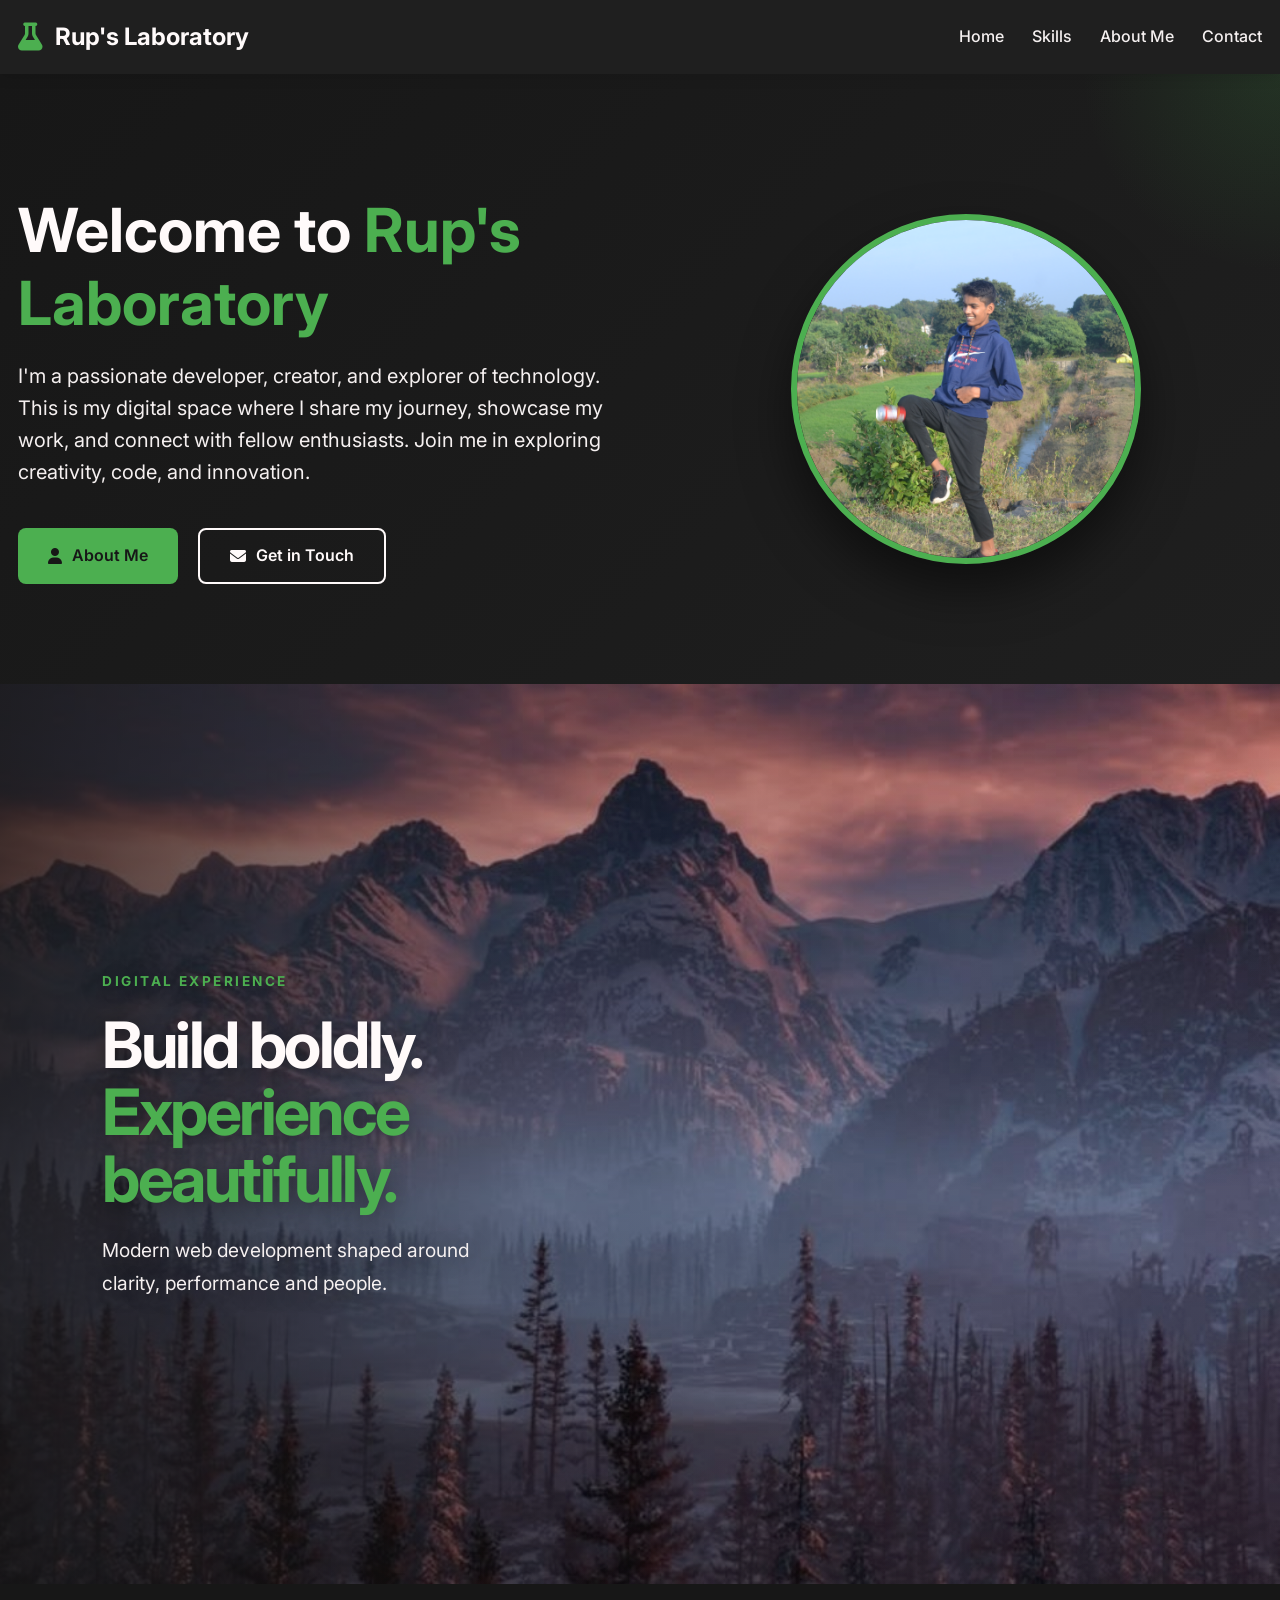
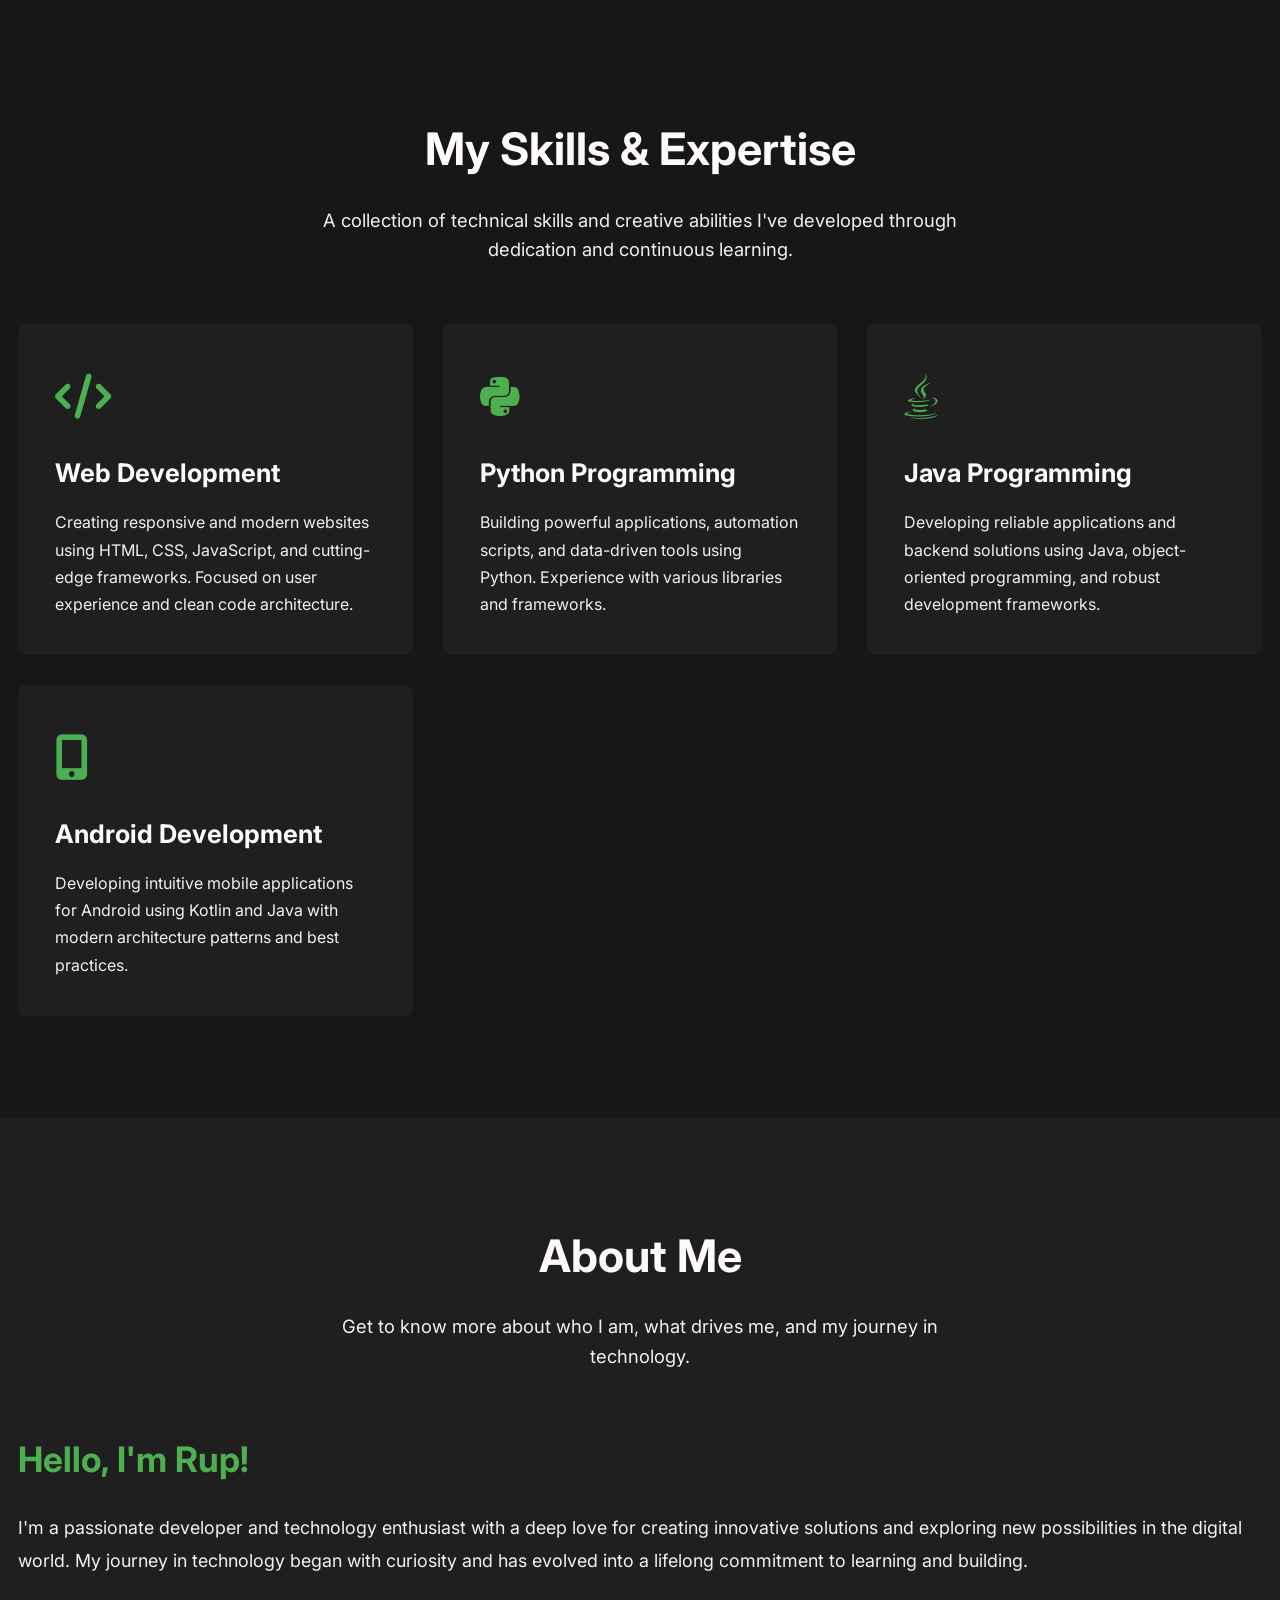
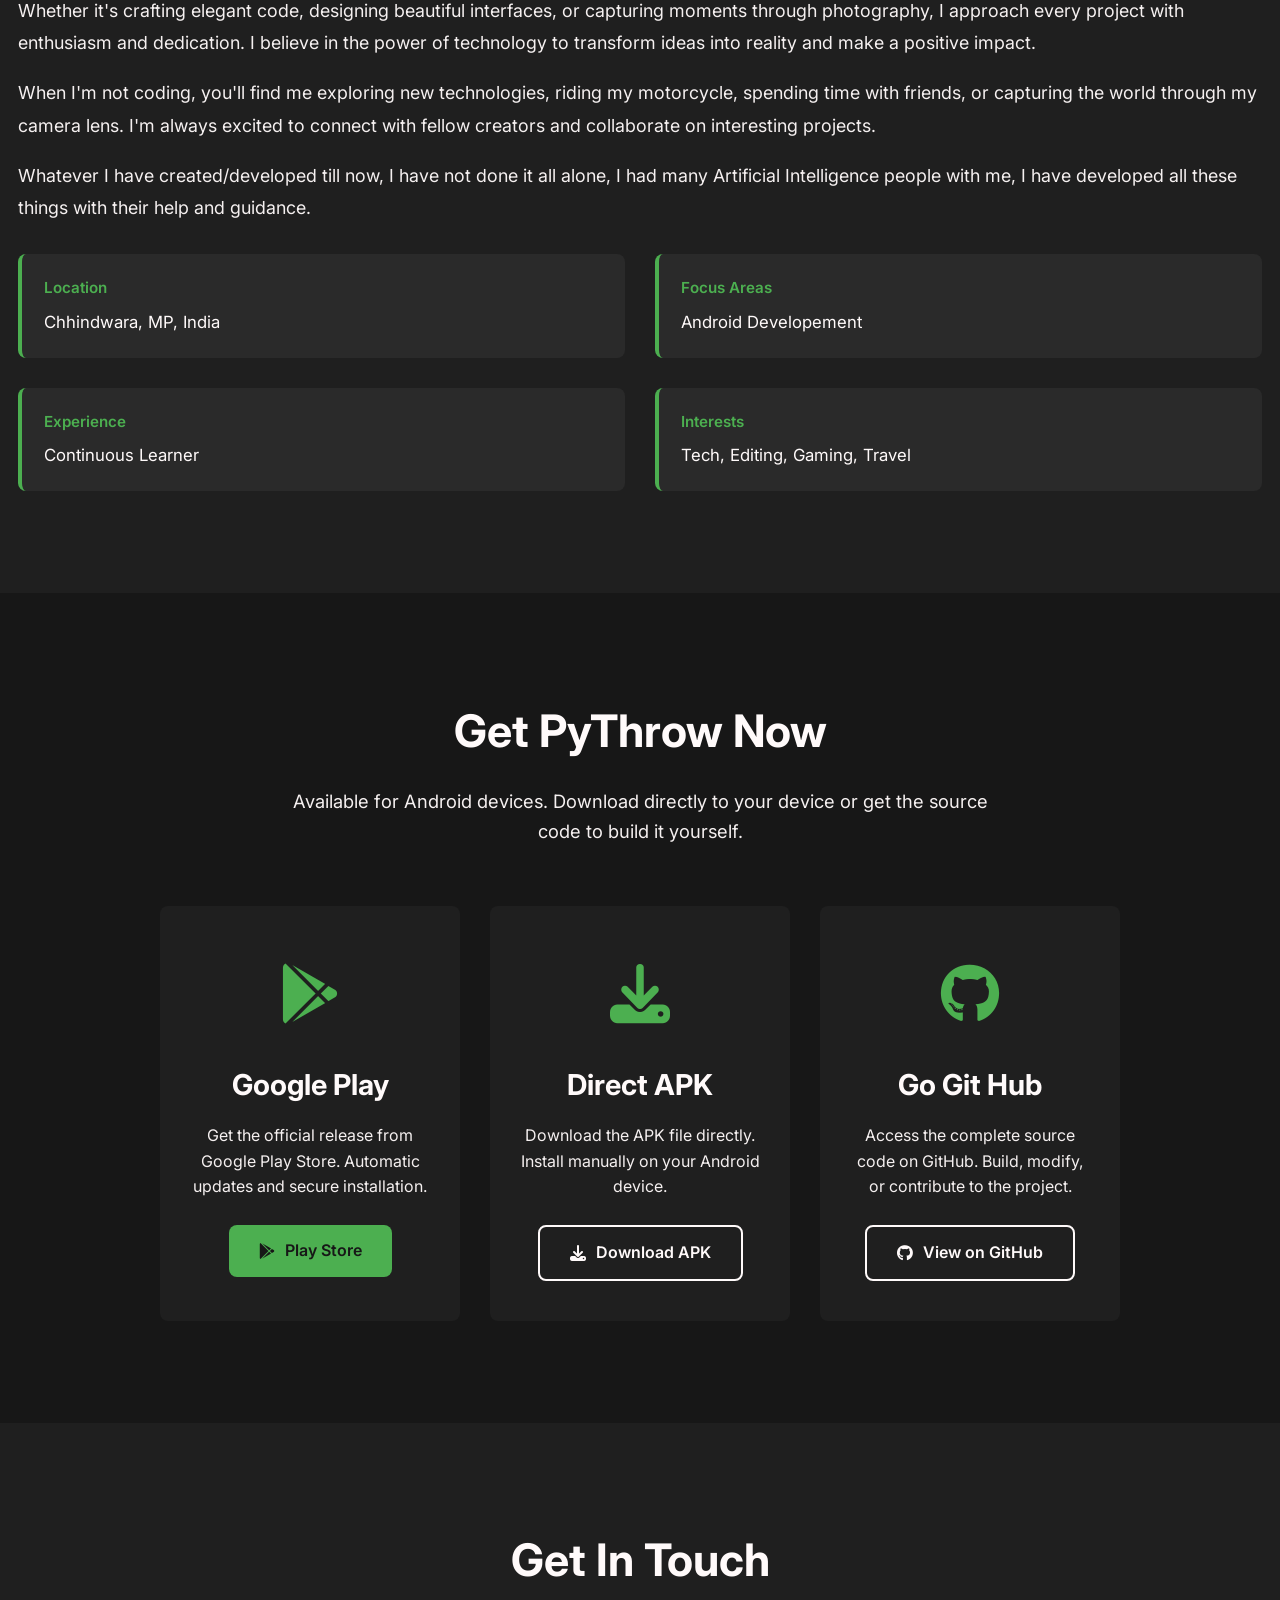
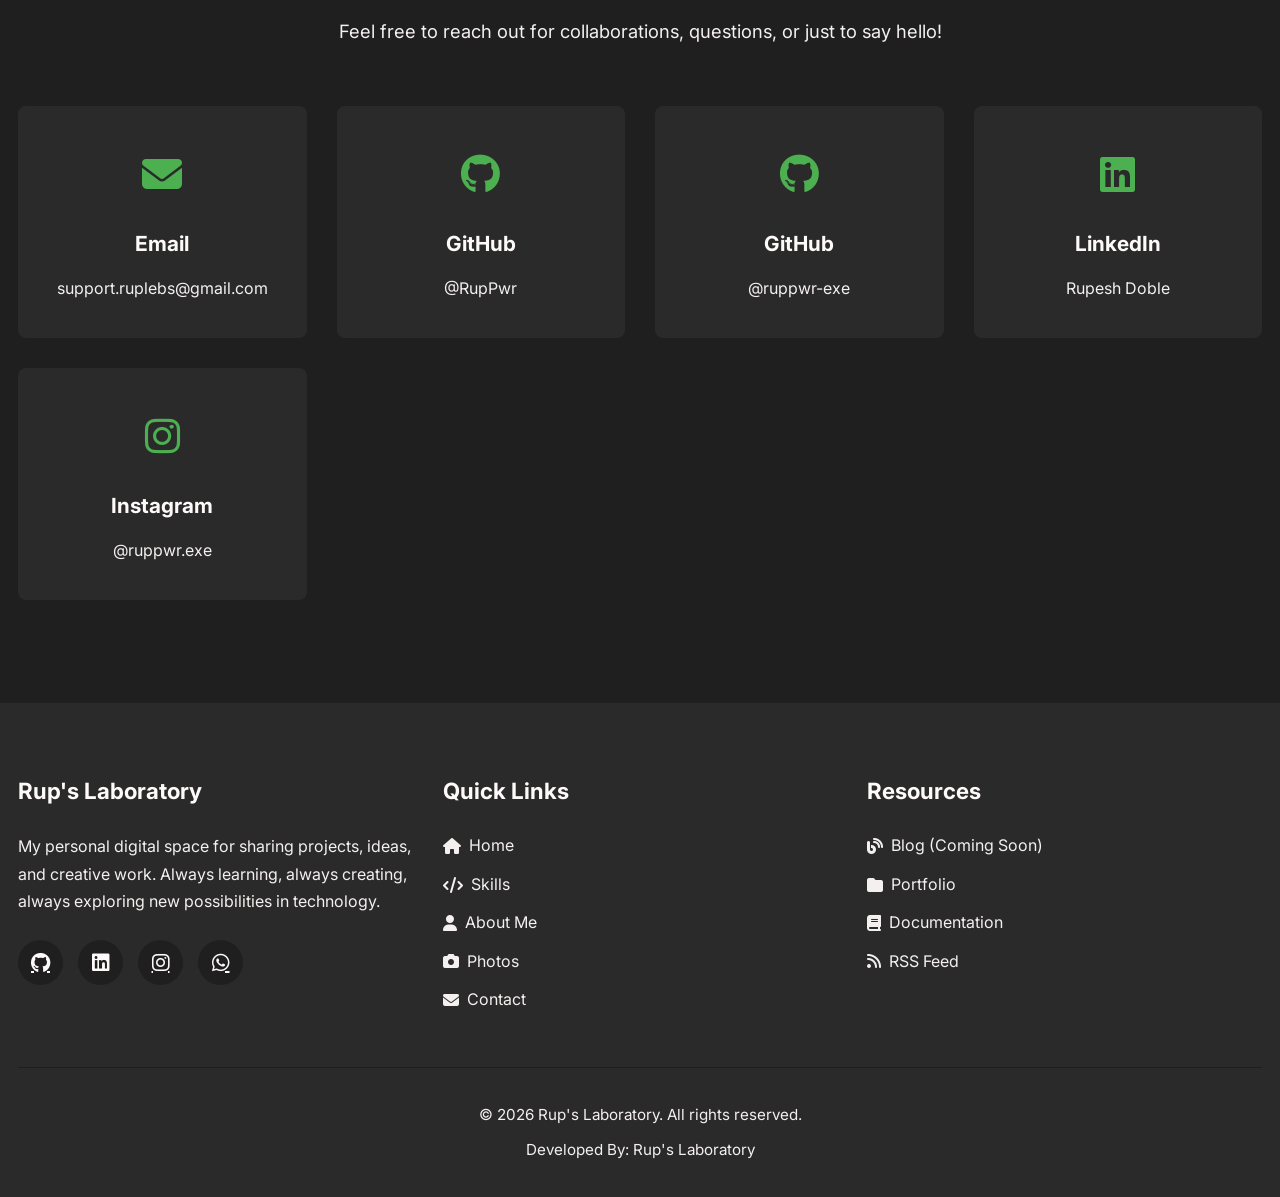
==== commit 921743f4: "Fix social share metadata in the actual site page so WhatsApp and other platforms show the image and" ====
--- a/index.htm
+++ b/index.htm
@@ -1,510 +1,519 @@
-<!DOCTYPE html>
-<html lang="en">
-<head>
-    <meta charset="UTF-8">
-    <meta name="viewport" content="width=device-width, initial-scale=1.0">
-    <title>Rup's Laboratory - Developer & Creator</title>
-    <link rel="stylesheet" href="https://cdnjs.cloudflare.com/ajax/libs/font-awesome/6.4.0/css/all.min.css">
-    <link href="https://fonts.googleapis.com/css2?family=Inter:wght@300;400;500;600;700&family=JetBrains+Mono:wght@300;400;500&display=swap" rel="stylesheet">
-    <link rel="stylesheet" href="style.css">
-</head>
-<body>
-    <!-- Header & Navigation -->
-    <header>
-        <div class="container header-container">
-            <a href="#" class="logo">
-                <i class="fas fa-flask logo-icon"></i>
-                Rup's Laboratory
-            </a>
-            
-            <nav>
-                <button class="mobile-menu-btn" id="mobileMenuBtn" type="button" aria-label="Open navigation menu" aria-expanded="false">
-                    <i class="fas fa-bars"></i>
-                </button>
-                
-                <div class="nav-links" id="navLinks">
-                    <a href="#home">Home</a>
-                    <a href="#skills">Skills</a>
-                    <a href="#about">About Me</a>
-                    <a href="#contact">Contact</a>
-                </div>
-            </nav>
-        </div>
-    </header>
-
-    <!-- Hero Section -->
-    <section class="hero" id="home">
-        <div class="container hero-content">
-            <div class="hero-text">
-                <h1>Welcome to <span class="highlight">Rup's Laboratory</span></h1>
-                <p>I'm a passionate developer, creator, and explorer of technology. This is my digital space where I share my journey, showcase my work, and connect with fellow enthusiasts. Join me as I code, create, and innovate!</p>
-                
-                <div class="cta-buttons">
-                    <a href="#about" class="btn btn-primary">
-                        <i class="fas fa-user"></i> About Me
-                    </a>
-                    <a href="#contact" class="btn btn-secondary">
-                        <i class="fas fa-envelope"></i> Get in Touch
-                    </a>
-                </div>
-            </div>
-            
-            <div class="hero-image">
-                <img src="images/DSC_0393.JPG" alt="Rup Profile" class="profile-hero-img">
-            </div>
-        </div>
-    </section>
-
-    <!-- Featured Image Slider -->
-    <section class="featured-slider" aria-label="Featured images">
-        <div class="slider-track">
-            <div class="slider-slide active">
-                <img src="images/slider/1.jpg" alt="Featured image 1">
-                <div class="slider-copy">
-                    <span class="slider-kicker">Digital Experience</span>
-                    <h2>Build boldly.<br><span>Experience beautifully.</span></h2>
-                    <p>Modern web development shaped around clarity, performance and people.</p>
-                </div>
-            </div>
-            <div class="slider-slide">
-                <img src="images/slider/2.jpg" alt="Featured image 2">
-                <div class="slider-copy">
-                    <span class="slider-kicker">Responsive Design</span>
-                    <h2>One vision.<br><span>Every screen.</span></h2>
-                    <p>Responsive interfaces that stay polished wherever your audience arrives.</p>
-                </div>
-            </div>
-            <div class="slider-slide">
-                <img src="images/slider/4.jpg" alt="Featured image 3">
-                <div class="slider-copy">
-                    <span class="slider-kicker">Creative Development</span>
-                    <h2>Ideas into<br><span>digital reality.</span></h2>
-                    <p>Thoughtful code and purposeful visuals working together as one experience.</p>
-                </div>
-            </div>
-            <div class="slider-slide">
-                <img src="images/slider/5.png" alt="Featured image 4">
-                <div class="slider-copy">
-                    <span class="slider-kicker">Future Focused</span>
-                    <h2>Code the next<br><span>great experience.</span></h2>
-                    <p>Exploring technology with a sharp eye for detail and a human perspective.</p>
-                </div>
-            </div>
-        </div>
-    </section>
-
-    <!-- Skills Section -->
-    <section class="section skills-section" id="skills">
-        <div class="container">
-            <h2 class="section-title">My Skills & Expertise</h2>
-            <p class="section-subtitle">A collection of technical skills and creative abilities I've developed through dedication and continuous learning.</p>
-            
-            <div class="features-grid">
-                <div class="feature-card">
-                    <div class="feature-icon">
-                        <i class="fas fa-code"></i>
-                    </div>
-                    <h3 class="feature-title">Web Development</h3>
-                    <p class="feature-description">Creating responsive and modern websites using HTML, CSS, JavaScript, and cutting-edge frameworks. Focused on user experience and clean code architecture.</p>
-                </div>
-                
-                <div class="feature-card">
-                    <div class="feature-icon">
-                        <i class="fab fa-python"></i>
-                    </div>
-                    <h3 class="feature-title">Python Programming</h3>
-                    <p class="feature-description">Building powerful applications, automation scripts, and data-driven tools using Python. Experience with various libraries and frameworks.</p>
-                </div>
-                
-                <div class="feature-card">
-                    <div class="feature-icon">
-                        <i class="fab fa-java"></i>
-                    </div>
-                    <h3 class="feature-title">Java Programming</h3>
-                    <p class="feature-description">Developing reliable applications and backend solutions using Java, object-oriented programming, and robust development frameworks.</p>
-                </div>
-                
-                <div class="feature-card">
-                    <div class="feature-icon">
-                        <i class="fas fa-mobile-alt"></i>
-                    </div>
-                    <h3 class="feature-title">Android Development</h3>
-                    <p class="feature-description">Developing intuitive mobile applications for Android using Kotlin and Java with modern architecture patterns and best practices.</p>
-                </div>
-                
-            </div>
-        </div>
-    </section>
-
-    <!-- About Me Section -->
-    <section class="section about-section" id="about">
-        <div class="container">
-            <h2 class="section-title">About Me</h2>
-            <p class="section-subtitle">Get to know more about who I am, what drives me, and my journey in technology.</p>
-            
-            <div class="about-content">
-                <div class="about-text">
-                    <h3>Hello, I'm Rup!</h3>
-                    <p>
-                        I'm a passionate developer and technology enthusiast with a deep love for creating innovative solutions 
-                        and exploring new possibilities in the digital world. My journey in technology began with curiosity 
-                        and has evolved into a lifelong commitment to learning and building.
-                    </p>
-                    <p>
-                        Whether it's crafting elegant code, designing beautiful interfaces, or capturing moments through 
-                        photography, I approach every project with enthusiasm and dedication. I believe in the power of 
-                        technology to transform ideas into reality and make a positive impact.
-                    </p>
-                    <p>
-                        When I'm not coding, you'll find me exploring new technologies, riding my motorcycle, spending time 
-                        with friends, or capturing the world through my camera lens. I'm always excited to connect with 
-                        fellow creators and collaborate on interesting projects.
-                    </p>
-                    <p>
-                        Whatever I have created/developed till now, I have not done it all alone, I had many Artificial Intelligence people with me, I have developed all these things with their help and with the help of my mind power, if you find any error in the projects developed by me then you can tell me, thank you to all of you from the bottom of my heart.
-                    </p>
-                    
-                    <div class="about-details">
-                        <div class="detail-item">
-                            <div class="detail-label">Location</div>
-                            <div class="detail-value">Chhindwara, MP, India</div>
-                        </div>
-                        <div class="detail-item">
-                            <div class="detail-label">Focus Areas</div>
-                            <div class="detail-value">Android Developement</div>
-                        </div>
-                        <div class="detail-item">
-                            <div class="detail-label">Experience</div>
-                            <div class="detail-value">Continuous Learner</div>
-                        </div>
-                        <div class="detail-item">
-                            <div class="detail-label">Interests</div>
-                            <div class="detail-value">Tech, Editing, Gaming, Travel</div>
-                        </div>
-                    </div>
-                </div>
-            </div>
-        </div>
-    </section>
-
-    <!-- Media Gallery Section -->
-    <section class="section photos-section gallery-view" id="galleryView" aria-hidden="true">
-        <button class="gallery-view-close" type="button" data-gallery-close aria-label="Close gallery">
-            <i class="fas fa-arrow-left"></i>
-            <span>Back to website</span>
-        </button>
-        <div class="container">
-            <h2 class="section-title">My Gallery</h2>
-            <p class="section-subtitle">A collection of my photos, videos, and creative files.</p>
-            
-            <!-- Tab Navigation -->
-            <div class="gallery-tabs">
-                <button class="tab-btn active" data-tab="photos-tab">📸 Photos</button>
-                <button class="tab-btn" data-tab="videos-tab">🎥 Videos</button>
-                <button class="tab-btn" data-tab="files-tab">📁 Files</button>
-            </div>
-            
-            <!-- Photos Tab -->
-            <div id="photos-tab" class="tab-content active">
-            <div class="photos-grid">
-                <div class="photo-card" data-image="images/profile.JPG" data-caption="Profile Portrait">
-                    <img src="images/profile.JPG" alt="Profile Portrait" class="photo-image">
-                    <div class="photo-overlay">
-                        <div class="photo-name">Profile Portrait</div>
-                        <div class="photo-date">Outdoor Moment</div>
-                    </div>
-                </div>
-                
-                <div class="photo-card" data-image="images/DSC_0250.JPG" data-caption="Friends on Rocks">
-                    <img src="images/DSC_0250.JPG" alt="Friends on Rocks" class="photo-image">
-                    <div class="photo-overlay">
-                        <div class="photo-name">Friends on Rocks</div>
-                        <div class="photo-date">Adventure Moment</div>
-                    </div>
-                </div>
-                
-                <div class="photo-card" data-image="images/DSC_0307.JPG" data-caption="Riverside View">
-                    <img src="images/DSC_0307.JPG" alt="Riverside View" class="photo-image">
-                    <div class="photo-overlay">
-                        <div class="photo-name">Riverside View</div>
-                        <div class="photo-date">Peaceful Moment</div>
-                    </div>
-                </div>
-                
-                <div class="photo-card" data-image="images/DSC_0344.JPG" data-caption="By the Water">
-                    <img src="images/DSC_0344.JPG" alt="By the Water" class="photo-image">
-                    <div class="photo-overlay">
-                        <div class="photo-name">By the Water</div>
-                        <div class="photo-date">Friendship Moments</div>
-                    </div>
-                </div>
-                
-                <div class="photo-card" data-image="images/DSC_0355.JPG" data-caption="Rooftop Vibes">
-                    <img src="images/DSC_0355.JPG" alt="Rooftop Vibes" class="photo-image">
-                    <div class="photo-overlay">
-                        <div class="photo-name">Rooftop Vibes</div>
-                        <div class="photo-date">Golden Hour</div>
-                    </div>
-                </div>
-                
-                <div class="photo-card" data-image="images/DSC_0393.JPG" data-caption="Nature Walk">
-                    <img src="images/DSC_0393.JPG" alt="Nature Walk" class="photo-image">
-                    <div class="photo-overlay">
-                        <div class="photo-name">Nature Walk</div>
-                        <div class="photo-date">Good Times</div>
-                    </div>
-                </div>
-                
-                <div class="photo-card" data-image="images/IMG-20230722-WA0003.jpg" data-caption="Summer Fun">
-                    <img src="images/IMG-20230722-WA0003.jpg" alt="Summer Fun" class="photo-image">
-                    <div class="photo-overlay">
-                        <div class="photo-name">Summer Fun</div>
-                        <div class="photo-date">Special Occasion</div>
-                    </div>
-                </div>
-                
-                <div class="photo-card" data-image="images/IMG-20230820-WA0003.jpg" data-caption="Friends Forever">
-                    <img src="images/IMG-20230820-WA0003.jpg" alt="Friends Forever" class="photo-image">
-                    <div class="photo-overlay">
-                        <div class="photo-name">Friends Forever</div>
-                        <div class="photo-date">Outdoor Vibes</div>
-                    </div>
-                </div>
-                
-                <div class="photo-card" data-image="images/IMG-20241201-WA0186.jpg" data-caption="Mood Shot">
-                    <img src="images/IMG-20241201-WA0186.jpg" alt="Mood Shot" class="photo-image">
-                    <div class="photo-overlay">
-                        <div class="photo-name">Mood Shot</div>
-                        <div class="photo-date">Black & White</div>
-                    </div>
-                </div>
-                
-                <div class="photo-card" data-image="images/IMG-20241201-WA0188.jpg" data-caption="Cool Vibes">
-                    <img src="images/IMG-20241201-WA0188.jpg" alt="Cool Vibes" class="photo-image">
-                    <div class="photo-overlay">
-                        <div class="photo-name">Cool Vibes</div>
-                        <div class="photo-date">Style Statement</div>
-                    </div>
-                </div>
-                
-                <div class="photo-card" data-image="images/campfire1.jpg" data-caption="Campfire Night 1">
-                    <img src="images/campfire1.jpg" alt="Campfire Night 1" class="photo-image">
-                    <div class="photo-overlay">
-                        <div class="photo-name">Campfire Night 1</div>
-                        <div class="photo-date">Bonfire Vibes</div>
-                    </div>
-                </div>
-                
-                <div class="photo-card" data-image="images/campfire2.jpg" data-caption="Campfire Night 2">
-                    <img src="images/campfire2.jpg" alt="Campfire Night 2" class="photo-image">
-                    <div class="photo-overlay">
-                        <div class="photo-name">Campfire Night 2</div>
-                        <div class="photo-date">Around the Fire</div>
-                    </div>
-                </div>
-                
-                <div class="photo-card" data-image="images/night_fun.jpg" data-caption="Night Fun">
-                    <img src="images/night_fun.jpg" alt="Night Fun" class="photo-image">
-                    <div class="photo-overlay">
-                        <div class="photo-name">Night Fun</div>
-                        <div class="photo-date">Group Moment</div>
-                    </div>
-                </div>
-                
-                <div class="photo-card" data-image="images/brothers_flowers.jpg" data-caption="Brothers - Flowers">
-                    <img src="images/brothers_flowers.jpg" alt="Brothers - Flowers" class="photo-image">
-                    <div class="photo-overlay">
-                        <div class="photo-name">Brothers - Flowers</div>
-                        <div class="photo-date">Bond & Moments</div>
-                    </div>
-                </div>
-                
-                <div class="photo-card" data-image="images/brothers_river.jpg" data-caption="Brothers - River">
-                    <img src="images/brothers_river.jpg" alt="Brothers - River" class="photo-image">
-                    <div class="photo-overlay">
-                        <div class="photo-name">Brothers - River</div>
-                        <div class="photo-date">Nature & Friends</div>
-                    </div>
-                </div>
-                </div>
-            </div>
-            </div>
-            
-            <!-- Videos Tab -->
-            <div id="videos-tab" class="tab-content">
-                <div class="tab-empty-message">
-                    <p>Videos coming soon...</p>
-                </div>
-            </div>
-            
-            <!-- Files Tab -->
-            <div id="files-tab" class="tab-content">
-                <div class="tab-empty-message">
-                    <p>Files coming soon...</p>
-                </div>
-            </div>
-        </div>
-    </section>
-
-    <!-- Download Section -->
-    <section class="section download-section" id="download">
-        <div class="container">
-            <h2 class="section-title">Get PyThrow Now</h2>
-            <p class="section-subtitle">Available for Android devices. Download directly to your device or get the source code to build it yourself.</p>
-            
-            <div class="download-options">
-                <div class="download-card">
-                    <div class="download-icon">
-                        <i class="fab fa-google-play"></i>
-                    </div>
-                    <h3 class="download-title">Google Play</h3>
-                    <p class="download-description">Get the official release from Google Play Store. Automatic updates and secure installation.</p>
-                    <a href="https://play.google.com/store/apps/details?id=com.pythrow.arm" class="btn btn-primary" target="_blank">
-                        <i class="fab fa-google-play"></i> Play Store
-                    </a>
-                </div>
-                
-                <div class="download-card">
-                    <div class="download-icon">
-                        <i class="fas fa-download"></i>
-                    </div>
-                    <h3 class="download-title">Direct APK</h3>
-                    <p class="download-description">Download the APK file directly. Install manually on your Android device.</p>
-                    <a href="downloads/PyThrow.apk" class="btn btn-secondary" download="PyThrow.apk">
-                        <i class="fas fa-download"></i> Download APK
-                    </a>
-                </div>
-                
-                <div class="download-card">
-                    <div class="download-icon">
-                        <i class="fab fa-github"></i>
-                    </div>
-                    <h3 class="download-title">Go Git Hub</h3>
-                    <p class="download-description">Access the complete source code on GitHub. Build, modify, or contribute to the project.</p>
-                    <a href="https://github.com/RupPwr" class="btn btn-secondary" target="_blank">
-                        <i class="fab fa-github"></i> View on GitHub
-                    </a>
-                </div>
-            </div>
-        </div>
-    </section>
-
-    <!-- Contact Section -->
-    <section class="section contact-section" id="contact">
-        <div class="container">
-            <h2 class="section-title">Get In Touch</h2>
-            <p class="section-subtitle">Feel free to reach out for collaborations, questions, or just to say hello!</p>
-            
-            <div class="contact-grid">
-                <div class="contact-card">
-                    <div class="contact-icon">
-                        <i class="fas fa-envelope"></i>
-                    </div>
-                    <h3 class="contact-title">Email</h3>
-                    <a href="mailto:support.ruplebs@gmail.com" class="contact-info">support.ruplebs@gmail.com</a>
-                </div>
-                
-                <div class="contact-card">
-                    <div class="contact-icon">
-                        <i class="fab fa-github"></i>
-                    </div>
-                    <h3 class="contact-title">GitHub</h3>
-                    <a href="https://github.com/RupPwr" target="_blank" class="contact-info">@RupPwr</a>
-                </div>
-
-                <div class="contact-card">
-                    <div class="contact-icon">
-                        <i class="fab fa-github"></i>
-                    </div>
-                    <h3 class="contact-title">GitHub</h3>
-                    <a href="https://github.com/ruppwr-exe" target="_blank" class="contact-info">@ruppwr-exe</a>
-                </div>
-                
-                <div class="contact-card">
-                    <div class="contact-icon">
-                        <i class="fab fa-linkedin"></i>
-                    </div>
-                    <h3 class="contact-title">LinkedIn</h3>
-                    <a href="https://www.linkedin.com/in/rupesh-doble-940322383/" target="_blank" class="contact-info">Rupesh Doble</a>
-                </div>
-                
-                <div class="contact-card">
-                    <div class="contact-icon">
-                        <i class="fab fa-instagram"></i>
-                    </div>
-                    <h3 class="contact-title">Instagram</h3>
-                    <a href="https://www.instagram.com/ruppwr.exe" target="_blank" class="contact-info">@ruppwr.exe</a>
-                </div>
-            </div>
-        </div>
-    </section>
-
-    <!-- Footer -->
-    <footer>
-        <div class="container">
-            <div class="footer-content">
-                <div class="footer-column">
-                    <h3 class="footer-title">Rup's Laboratory</h3>
-                    <p class="footer-description">
-                        My personal digital space for sharing projects, ideas, and creative work. 
-                        Always learning, always creating, always exploring new possibilities in technology.
-                    </p>
-                    <div class="social-links">
-                        <a href="https://github.com/RupPwr" class="social-link" target="_blank" aria-label="GitHub">
-                            <i class="fab fa-github"></i>
-                        </a>
-                        <a href="https://www.linkedin.com/in/rupesh-doble-940322383/" class="social-link" target="_blank" aria-label="LinkedIn">
-                            <i class="fab fa-linkedin"></i>
-                        </a>
-                        <a href="https://www.instagram.com/ruppwr.exe" class="social-link" target="_blank" aria-label="Instagram">
-                            <i class="fab fa-instagram"></i>
-                        </a>
-                        <a href="https://wa.me/916267706447?text=Hello%20Rup%27s%20Laboratory%2C%20I%20would%20like%20to%20know%20more%20about%20your%20services." class="social-link" target="_blank" rel="noopener noreferrer" aria-label="WhatsApp">
-                            <i class="fab fa-whatsapp"></i>
-                        </a>
-                    </div>
-                </div>
-                
-                <div class="footer-column">
-                    <h3 class="footer-title">Quick Links</h3>
-                    <ul class="footer-links">
-                        <li><a href="#home"><i class="fas fa-home"></i> Home</a></li>
-                        <li><a href="#skills"><i class="fas fa-code"></i> Skills</a></li>
-                        <li><a href="#about"><i class="fas fa-user"></i> About Me</a></li>
-                        <li><a href="#" data-gallery-open><i class="fas fa-camera"></i> Photos</a></li>
-                        <li><a href="#contact"><i class="fas fa-envelope"></i> Contact</a></li>
-                    </ul>
-                </div>
-                
-                <div class="footer-column">
-                    <h3 class="footer-title">Resources</h3>
-                    <ul class="footer-links">
-                        <li><a href="#"><i class="fas fa-blog"></i> Blog (Coming Soon)</a></li>
-                        <li><a href="#"><i class="fas fa-folder"></i> Portfolio</a></li>
-                        <li><a href="#"><i class="fas fa-book"></i> Documentation</a></li>
-                        <li><a href="#"><i class="fas fa-rss"></i> RSS Feed</a></li>
-                    </ul>
-                </div>
-            </div>
-            
-            <div class="copyright">
-                <p>&copy; 2026 Rup's Laboratory. All rights reserved.</p>
-                <p class="copyright-developed">Developed By: Rup's Laboratory</p>
-            </div>
-        </div>
-    </footer>
-
-    <!-- Photo Modal -->
-    <div class="photo-modal" id="photoModal">
-        <button class="modal-close">
-            <i class="fas fa-times"></i>
-        </button>
-        <img src="" alt="Modal Photo" class="modal-img" id="modalImg">
-        <div class="modal-caption" id="modalCaption"></div>
-    </div>
-
-    <script data-cfasync="false" src="/cdn-cgi/scripts/5c5dd728/cloudflare-static/email-decode.min.js"></script>
-    <script src="script.js"></script>
-</body>
-
-</html>
+<!DOCTYPE html>
+<html lang="en">
+<head>
+    <meta charset="UTF-8">
+    <meta name="viewport" content="width=device-width, initial-scale=1.0">
+    <meta name="description" content="Explore Rup's Laboratory — a personal space for web development, creative projects, photography, and technology.">
+    <meta name="theme-color" content="#101827">
+    <meta property="og:type" content="website">
+    <meta property="og:site_name" content="Rup's Laboratory">
+    <meta property="og:title" content="Rup's Laboratory | Developer & Creator">
+    <meta property="og:description" content="Explore Rup's digital space for web development, creative projects, photography, and technology.">
+    <meta property="og:url" content="https://ruppwr.github.io/Rup-s-Laboratory/">
+    <meta property="og:image" content="https://ruppwr.github.io/Rup-s-Laboratory/images/DSC_0393.JPG">
+    <meta property="og:image:secure_url" content="https://ruppwr.github.io/Rup-s-Laboratory/images/DSC_0393.JPG">
+    <meta property="og:image:type" content="image/jpeg">
+    <meta property="og:image:width" content="1200">
+    <meta property="og:image:height" content="630">
+    <meta property="og:image:alt" content="Rup's Laboratory preview image">
+    <meta name="twitter:card" content="summary_large_image">
+    <meta name="twitter:title" content="Rup's Laboratory | Developer & Creator">
+    <meta name="twitter:description" content="Explore Rup's digital space for web development, creative projects, photography, and technology.">
+    <meta name="twitter:image" content="https://ruppwr.github.io/Rup-s-Laboratory/images/DSC_0393.JPG">
+    <title>Rup's Laboratory - Developer & Creator</title>
+    <link rel="stylesheet" href="https://cdnjs.cloudflare.com/ajax/libs/font-awesome/6.4.0/css/all.min.css">
+    <link href="https://fonts.googleapis.com/css2?family=Inter:wght@300;400;500;600;700&family=JetBrains+Mono:wght@300;400;500&display=swap" rel="stylesheet">
+    <link rel="stylesheet" href="style.css">
+</head>
+<body>
+    <!-- Header & Navigation -->
+    <header>
+        <div class="container header-container">
+            <a href="#" class="logo">
+                <i class="fas fa-flask logo-icon"></i>
+                Rup's Laboratory
+            </a>
+            
+            <nav>
+                <button class="mobile-menu-btn" id="mobileMenuBtn" type="button" aria-label="Open navigation menu" aria-expanded="false">
+                    <i class="fas fa-bars"></i>
+                </button>
+                
+                <div class="nav-links" id="navLinks">
+                    <a href="#home">Home</a>
+                    <a href="#skills">Skills</a>
+                    <a href="#about">About Me</a>
+                    <a href="#contact">Contact</a>
+                </div>
+            </nav>
+        </div>
+    </header>
+
+    <!-- Hero Section -->
+    <section class="hero" id="home">
+        <div class="container hero-content">
+            <div class="hero-text">
+                <h1>Welcome to <span class="highlight">Rup's Laboratory</span></h1>
+                <p>I'm a passionate developer, creator, and explorer of technology. This is my digital space where I share my journey, showcase my work, and connect with fellow enthusiasts. Join me in exploring creativity, code, and innovation.</p>
+                
+                <div class="cta-buttons">
+                    <a href="#about" class="btn btn-primary">
+                        <i class="fas fa-user"></i> About Me
+                    </a>
+                    <a href="#contact" class="btn btn-secondary">
+                        <i class="fas fa-envelope"></i> Get in Touch
+                    </a>
+                </div>
+            </div>
+            
+            <div class="hero-image">
+                <img src="images/DSC_0393.JPG" alt="Rup Profile" class="profile-hero-img">
+            </div>
+        </div>
+    </section>
+
+    <!-- Featured Image Slider -->
+    <section class="featured-slider" aria-label="Featured images">
+        <div class="slider-track">
+            <div class="slider-slide active">
+                <img src="images/slider/1.jpg" alt="Featured image 1">
+                <div class="slider-copy">
+                    <span class="slider-kicker">Digital Experience</span>
+                    <h2>Build boldly.<br><span>Experience beautifully.</span></h2>
+                    <p>Modern web development shaped around clarity, performance and people.</p>
+                </div>
+            </div>
+            <div class="slider-slide">
+                <img src="images/slider/2.jpg" alt="Featured image 2">
+                <div class="slider-copy">
+                    <span class="slider-kicker">Responsive Design</span>
+                    <h2>One vision.<br><span>Every screen.</span></h2>
+                    <p>Responsive interfaces that stay polished wherever your audience arrives.</p>
+                </div>
+            </div>
+            <div class="slider-slide">
+                <img src="images/slider/4.jpg" alt="Featured image 3">
+                <div class="slider-copy">
+                    <span class="slider-kicker">Creative Development</span>
+                    <h2>Ideas into<br><span>digital reality.</span></h2>
+                    <p>Thoughtful code and purposeful visuals working together as one experience.</p>
+                </div>
+            </div>
+            <div class="slider-slide">
+                <img src="images/slider/5.png" alt="Featured image 4">
+                <div class="slider-copy">
+                    <span class="slider-kicker">Future Focused</span>
+                    <h2>Code the next<br><span>great experience.</span></h2>
+                    <p>Exploring technology with a sharp eye for detail and a human perspective.</p>
+                </div>
+            </div>
+        </div>
+    </section>
+
+    <!-- Skills Section -->
+    <section class="section skills-section" id="skills">
+        <div class="container">
+            <h2 class="section-title">My Skills & Expertise</h2>
+            <p class="section-subtitle">A collection of technical skills and creative abilities I've developed through dedication and continuous learning.</p>
+            
+            <div class="features-grid">
+                <div class="feature-card">
+                    <div class="feature-icon">
+                        <i class="fas fa-code"></i>
+                    </div>
+                    <h3 class="feature-title">Web Development</h3>
+                    <p class="feature-description">Creating responsive and modern websites using HTML, CSS, JavaScript, and cutting-edge frameworks. Focused on user experience and clean code architecture.</p>
+                </div>
+                
+                <div class="feature-card">
+                    <div class="feature-icon">
+                        <i class="fab fa-python"></i>
+                    </div>
+                    <h3 class="feature-title">Python Programming</h3>
+                    <p class="feature-description">Building powerful applications, automation scripts, and data-driven tools using Python. Experience with various libraries and frameworks.</p>
+                </div>
+                
+                <div class="feature-card">
+                    <div class="feature-icon">
+                        <i class="fab fa-java"></i>
+                    </div>
+                    <h3 class="feature-title">Java Programming</h3>
+                    <p class="feature-description">Developing reliable applications and backend solutions using Java, object-oriented programming, and robust development frameworks.</p>
+                </div>
+                
+                <div class="feature-card">
+                    <div class="feature-icon">
+                        <i class="fas fa-mobile-alt"></i>
+                    </div>
+                    <h3 class="feature-title">Android Development</h3>
+                    <p class="feature-description">Developing intuitive mobile applications for Android using Kotlin and Java with modern architecture patterns and best practices.</p>
+                </div>
+            </div>
+        </div>
+    </section>
+
+    <!-- About Me Section -->
+    <section class="section about-section" id="about">
+        <div class="container">
+            <h2 class="section-title">About Me</h2>
+            <p class="section-subtitle">Get to know more about who I am, what drives me, and my journey in technology.</p>
+            
+            <div class="about-content">
+                <div class="about-text">
+                    <h3>Hello, I'm Rup!</h3>
+                    <p>
+                        I'm a passionate developer and technology enthusiast with a deep love for creating innovative solutions and exploring new possibilities in the digital world. My journey in technology began with curiosity and has evolved into a lifelong commitment to learning and building.
+                    </p>
+                    <p>
+                        Whether it's crafting elegant code, designing beautiful interfaces, or capturing moments through photography, I approach every project with enthusiasm and dedication. I believe in the power of technology to transform ideas into reality and make a positive impact.
+                    </p>
+                    <p>
+                        When I'm not coding, you'll find me exploring new technologies, riding my motorcycle, spending time with friends, or capturing the world through my camera lens. I'm always excited to connect with fellow creators and collaborate on interesting projects.
+                    </p>
+                    <p>
+                        Whatever I have created/developed till now, I have not done it all alone, I had many Artificial Intelligence people with me, I have developed all these things with their help and guidance.
+                    </p>
+                    
+                    <div class="about-details">
+                        <div class="detail-item">
+                            <div class="detail-label">Location</div>
+                            <div class="detail-value">Chhindwara, MP, India</div>
+                        </div>
+                        <div class="detail-item">
+                            <div class="detail-label">Focus Areas</div>
+                            <div class="detail-value">Android Developement</div>
+                        </div>
+                        <div class="detail-item">
+                            <div class="detail-label">Experience</div>
+                            <div class="detail-value">Continuous Learner</div>
+                        </div>
+                        <div class="detail-item">
+                            <div class="detail-label">Interests</div>
+                            <div class="detail-value">Tech, Editing, Gaming, Travel</div>
+                        </div>
+                    </div>
+                </div>
+            </div>
+        </div>
+    </section>
+
+    <!-- Media Gallery Section -->
+    <section class="section photos-section gallery-view" id="galleryView" aria-hidden="true">
+        <button class="gallery-view-close" type="button" data-gallery-close aria-label="Close gallery">
+            <i class="fas fa-arrow-left"></i>
+            <span>Back to website</span>
+        </button>
+        <div class="container">
+            <h2 class="section-title">My Gallery</h2>
+            <p class="section-subtitle">A collection of my photos, videos, and creative files.</p>
+            
+            <!-- Tab Navigation -->
+            <div class="gallery-tabs">
+                <button class="tab-btn active" data-tab="photos-tab">📸 Photos</button>
+                <button class="tab-btn" data-tab="videos-tab">🎥 Videos</button>
+                <button class="tab-btn" data-tab="files-tab">📁 Files</button>
+            </div>
+            
+            <!-- Photos Tab -->
+            <div id="photos-tab" class="tab-content active">
+            <div class="photos-grid">
+                <div class="photo-card" data-image="images/profile.JPG" data-caption="Profile Portrait">
+                    <img src="images/profile.JPG" alt="Profile Portrait" class="photo-image">
+                    <div class="photo-overlay">
+                        <div class="photo-name">Profile Portrait</div>
+                        <div class="photo-date">Outdoor Moment</div>
+                    </div>
+                </div>
+                
+                <div class="photo-card" data-image="images/DSC_0250.JPG" data-caption="Friends on Rocks">
+                    <img src="images/DSC_0250.JPG" alt="Friends on Rocks" class="photo-image">
+                    <div class="photo-overlay">
+                        <div class="photo-name">Friends on Rocks</div>
+                        <div class="photo-date">Adventure Moment</div>
+                    </div>
+                </div>
+                
+                <div class="photo-card" data-image="images/DSC_0307.JPG" data-caption="Riverside View">
+                    <img src="images/DSC_0307.JPG" alt="Riverside View" class="photo-image">
+                    <div class="photo-overlay">
+                        <div class="photo-name">Riverside View</div>
+                        <div class="photo-date">Peaceful Moment</div>
+                    </div>
+                </div>
+                
+                <div class="photo-card" data-image="images/DSC_0344.JPG" data-caption="By the Water">
+                    <img src="images/DSC_0344.JPG" alt="By the Water" class="photo-image">
+                    <div class="photo-overlay">
+                        <div class="photo-name">By the Water</div>
+                        <div class="photo-date">Friendship Moments</div>
+                    </div>
+                </div>
+                
+                <div class="photo-card" data-image="images/DSC_0355.JPG" data-caption="Rooftop Vibes">
+                    <img src="images/DSC_0355.JPG" alt="Rooftop Vibes" class="photo-image">
+                    <div class="photo-overlay">
+                        <div class="photo-name">Rooftop Vibes</div>
+                        <div class="photo-date">Golden Hour</div>
+                    </div>
+                </div>
+                
+                <div class="photo-card" data-image="images/DSC_0393.JPG" data-caption="Nature Walk">
+                    <img src="images/DSC_0393.JPG" alt="Nature Walk" class="photo-image">
+                    <div class="photo-overlay">
+                        <div class="photo-name">Nature Walk</div>
+                        <div class="photo-date">Good Times</div>
+                    </div>
+                </div>
+                
+                <div class="photo-card" data-image="images/IMG-20230722-WA0003.jpg" data-caption="Summer Fun">
+                    <img src="images/IMG-20230722-WA0003.jpg" alt="Summer Fun" class="photo-image">
+                    <div class="photo-overlay">
+                        <div class="photo-name">Summer Fun</div>
+                        <div class="photo-date">Special Occasion</div>
+                    </div>
+                </div>
+                
+                <div class="photo-card" data-image="images/IMG-20230820-WA0003.jpg" data-caption="Friends Forever">
+                    <img src="images/IMG-20230820-WA0003.jpg" alt="Friends Forever" class="photo-image">
+                    <div class="photo-overlay">
+                        <div class="photo-name">Friends Forever</div>
+                        <div class="photo-date">Outdoor Vibes</div>
+                    </div>
+                </div>
+                
+                <div class="photo-card" data-image="images/IMG-20241201-WA0186.jpg" data-caption="Mood Shot">
+                    <img src="images/IMG-20241201-WA0186.jpg" alt="Mood Shot" class="photo-image">
+                    <div class="photo-overlay">
+                        <div class="photo-name">Mood Shot</div>
+                        <div class="photo-date">Black & White</div>
+                    </div>
+                </div>
+                
+                <div class="photo-card" data-image="images/IMG-20241201-WA0188.jpg" data-caption="Cool Vibes">
+                    <img src="images/IMG-20241201-WA0188.jpg" alt="Cool Vibes" class="photo-image">
+                    <div class="photo-overlay">
+                        <div class="photo-name">Cool Vibes</div>
+                        <div class="photo-date">Style Statement</div>
+                    </div>
+                </div>
+                
+                <div class="photo-card" data-image="images/campfire1.jpg" data-caption="Campfire Night 1">
+                    <img src="images/campfire1.jpg" alt="Campfire Night 1" class="photo-image">
+                    <div class="photo-overlay">
+                        <div class="photo-name">Campfire Night 1</div>
+                        <div class="photo-date">Bonfire Vibes</div>
+                    </div>
+                </div>
+                
+                <div class="photo-card" data-image="images/campfire2.jpg" data-caption="Campfire Night 2">
+                    <img src="images/campfire2.jpg" alt="Campfire Night 2" class="photo-image">
+                    <div class="photo-overlay">
+                        <div class="photo-name">Campfire Night 2</div>
+                        <div class="photo-date">Around the Fire</div>
+                    </div>
+                </div>
+                
+                <div class="photo-card" data-image="images/night_fun.jpg" data-caption="Night Fun">
+                    <img src="images/night_fun.jpg" alt="Night Fun" class="photo-image">
+                    <div class="photo-overlay">
+                        <div class="photo-name">Night Fun</div>
+                        <div class="photo-date">Group Moment</div>
+                    </div>
+                </div>
+                
+                <div class="photo-card" data-image="images/brothers_flowers.jpg" data-caption="Brothers - Flowers">
+                    <img src="images/brothers_flowers.jpg" alt="Brothers - Flowers" class="photo-image">
+                    <div class="photo-overlay">
+                        <div class="photo-name">Brothers - Flowers</div>
+                        <div class="photo-date">Bond & Moments</div>
+                    </div>
+                </div>
+                
+                <div class="photo-card" data-image="images/brothers_river.jpg" data-caption="Brothers - River">
+                    <img src="images/brothers_river.jpg" alt="Brothers - River" class="photo-image">
+                    <div class="photo-overlay">
+                        <div class="photo-name">Brothers - River</div>
+                        <div class="photo-date">Nature & Friends</div>
+                    </div>
+                </div>
+                </div>
+            </div>
+            </div>
+            
+            <!-- Videos Tab -->
+            <div id="videos-tab" class="tab-content">
+                <div class="tab-empty-message">
+                    <p>Videos coming soon...</p>
+                </div>
+            </div>
+            
+            <!-- Files Tab -->
+            <div id="files-tab" class="tab-content">
+                <div class="tab-empty-message">
+                    <p>Files coming soon...</p>
+                </div>
+            </div>
+        </div>
+    </section>
+
+    <!-- Download Section -->
+    <section class="section download-section" id="download">
+        <div class="container">
+            <h2 class="section-title">Get PyThrow Now</h2>
+            <p class="section-subtitle">Available for Android devices. Download directly to your device or get the source code to build it yourself.</p>
+            
+            <div class="download-options">
+                <div class="download-card">
+                    <div class="download-icon">
+                        <i class="fab fa-google-play"></i>
+                    </div>
+                    <h3 class="download-title">Google Play</h3>
+                    <p class="download-description">Get the official release from Google Play Store. Automatic updates and secure installation.</p>
+                    <a href="https://play.google.com/store/apps/details?id=com.pythrow.arm" class="btn btn-primary" target="_blank">
+                        <i class="fab fa-google-play"></i> Play Store
+                    </a>
+                </div>
+                
+                <div class="download-card">
+                    <div class="download-icon">
+                        <i class="fas fa-download"></i>
+                    </div>
+                    <h3 class="download-title">Direct APK</h3>
+                    <p class="download-description">Download the APK file directly. Install manually on your Android device.</p>
+                    <a href="downloads/PyThrow.apk" class="btn btn-secondary" download="PyThrow.apk">
+                        <i class="fas fa-download"></i> Download APK
+                    </a>
+                </div>
+                
+                <div class="download-card">
+                    <div class="download-icon">
+                        <i class="fab fa-github"></i>
+                    </div>
+                    <h3 class="download-title">Go Git Hub</h3>
+                    <p class="download-description">Access the complete source code on GitHub. Build, modify, or contribute to the project.</p>
+                    <a href="https://github.com/RupPwr" class="btn btn-secondary" target="_blank">
+                        <i class="fab fa-github"></i> View on GitHub
+                    </a>
+                </div>
+            </div>
+        </div>
+    </section>
+
+    <!-- Contact Section -->
+    <section class="section contact-section" id="contact">
+        <div class="container">
+            <h2 class="section-title">Get In Touch</h2>
+            <p class="section-subtitle">Feel free to reach out for collaborations, questions, or just to say hello!</p>
+            
+            <div class="contact-grid">
+                <div class="contact-card">
+                    <div class="contact-icon">
+                        <i class="fas fa-envelope"></i>
+                    </div>
+                    <h3 class="contact-title">Email</h3>
+                    <a href="mailto:support.ruplebs@gmail.com" class="contact-info">support.ruplebs@gmail.com</a>
+                </div>
+                
+                <div class="contact-card">
+                    <div class="contact-icon">
+                        <i class="fab fa-github"></i>
+                    </div>
+                    <h3 class="contact-title">GitHub</h3>
+                    <a href="https://github.com/RupPwr" target="_blank" class="contact-info">@RupPwr</a>
+                </div>
+
+                <div class="contact-card">
+                    <div class="contact-icon">
+                        <i class="fab fa-github"></i>
+                    </div>
+                    <h3 class="contact-title">GitHub</h3>
+                    <a href="https://github.com/ruppwr-exe" target="_blank" class="contact-info">@ruppwr-exe</a>
+                </div>
+                
+                <div class="contact-card">
+                    <div class="contact-icon">
+                        <i class="fab fa-linkedin"></i>
+                    </div>
+                    <h3 class="contact-title">LinkedIn</h3>
+                    <a href="https://www.linkedin.com/in/rupesh-doble-940322383/" target="_blank" class="contact-info">Rupesh Doble</a>
+                </div>
+                
+                <div class="contact-card">
+                    <div class="contact-icon">
+                        <i class="fab fa-instagram"></i>
+                    </div>
+                    <h3 class="contact-title">Instagram</h3>
+                    <a href="https://www.instagram.com/ruppwr.exe" target="_blank" class="contact-info">@ruppwr.exe</a>
+                </div>
+            </div>
+        </div>
+    </section>
+
+    <!-- Footer -->
+    <footer>
+        <div class="container">
+            <div class="footer-content">
+                <div class="footer-column">
+                    <h3 class="footer-title">Rup's Laboratory</h3>
+                    <p class="footer-description">
+                        My personal digital space for sharing projects, ideas, and creative work. Always learning, always creating, always exploring new possibilities in technology.
+                    </p>
+                    <div class="social-links">
+                        <a href="https://github.com/RupPwr" class="social-link" target="_blank" aria-label="GitHub">
+                            <i class="fab fa-github"></i>
+                        </a>
+                        <a href="https://www.linkedin.com/in/rupesh-doble-940322383/" class="social-link" target="_blank" aria-label="LinkedIn">
+                            <i class="fab fa-linkedin"></i>
+                        </a>
+                        <a href="https://www.instagram.com/ruppwr.exe" class="social-link" target="_blank" aria-label="Instagram">
+                            <i class="fab fa-instagram"></i>
+                        </a>
+                        <a href="https://wa.me/916267706447?text=Hello%20Rup%27s%20Laboratory%2C%20I%20would%20like%20to%20know%20more%20about%20your%20services." class="social-link" target="_blank" aria-label="WhatsApp">
+                            <i class="fab fa-whatsapp"></i>
+                        </a>
+                    </div>
+                </div>
+                
+                <div class="footer-column">
+                    <h3 class="footer-title">Quick Links</h3>
+                    <ul class="footer-links">
+                        <li><a href="#home"><i class="fas fa-home"></i> Home</a></li>
+                        <li><a href="#skills"><i class="fas fa-code"></i> Skills</a></li>
+                        <li><a href="#about"><i class="fas fa-user"></i> About Me</a></li>
+                        <li><a href="#" data-gallery-open><i class="fas fa-camera"></i> Photos</a></li>
+                        <li><a href="#contact"><i class="fas fa-envelope"></i> Contact</a></li>
+                    </ul>
+                </div>
+                
+                <div class="footer-column">
+                    <h3 class="footer-title">Resources</h3>
+                    <ul class="footer-links">
+                        <li><a href="#"><i class="fas fa-blog"></i> Blog (Coming Soon)</a></li>
+                        <li><a href="#"><i class="fas fa-folder"></i> Portfolio</a></li>
+                        <li><a href="#"><i class="fas fa-book"></i> Documentation</a></li>
+                        <li><a href="#"><i class="fas fa-rss"></i> RSS Feed</a></li>
+                    </ul>
+                </div>
+            </div>
+            
+            <div class="copyright">
+                <p>&copy; 2026 Rup's Laboratory. All rights reserved.</p>
+                <p class="copyright-developed">Developed By: Rup's Laboratory</p>
+            </div>
+        </div>
+    </footer>
+
+    <!-- Photo Modal -->
+    <div class="photo-modal" id="photoModal">
+        <button class="modal-close">
+            <i class="fas fa-times"></i>
+        </button>
+        <img src="" alt="Modal Photo" class="modal-img" id="modalImg">
+        <div class="modal-caption" id="modalCaption"></div>
+    </div>
+
+    <script data-cfasync="false" src="/cdn-cgi/scripts/5c5dd728/cloudflare-static/email-decode.min.js"></script>
+    <script src="script.js"></script>
+</body>
+
+</html>
